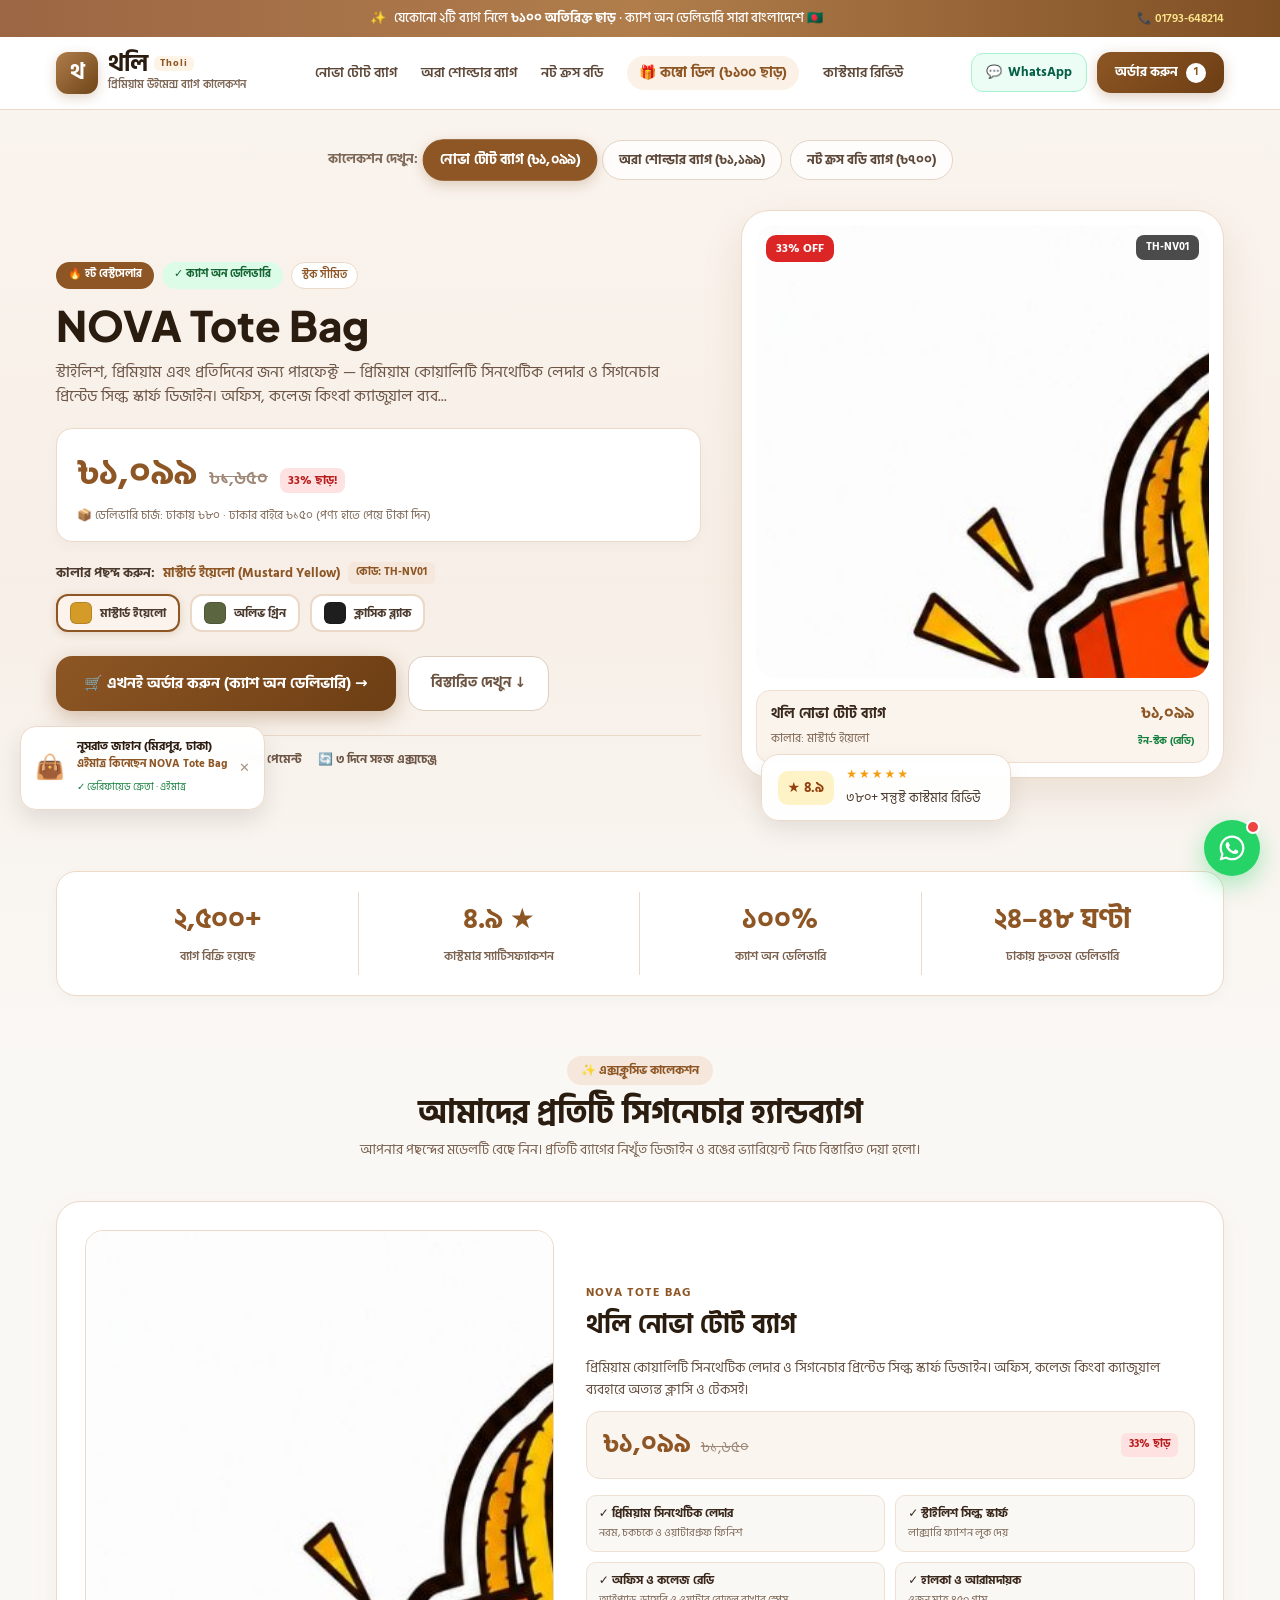
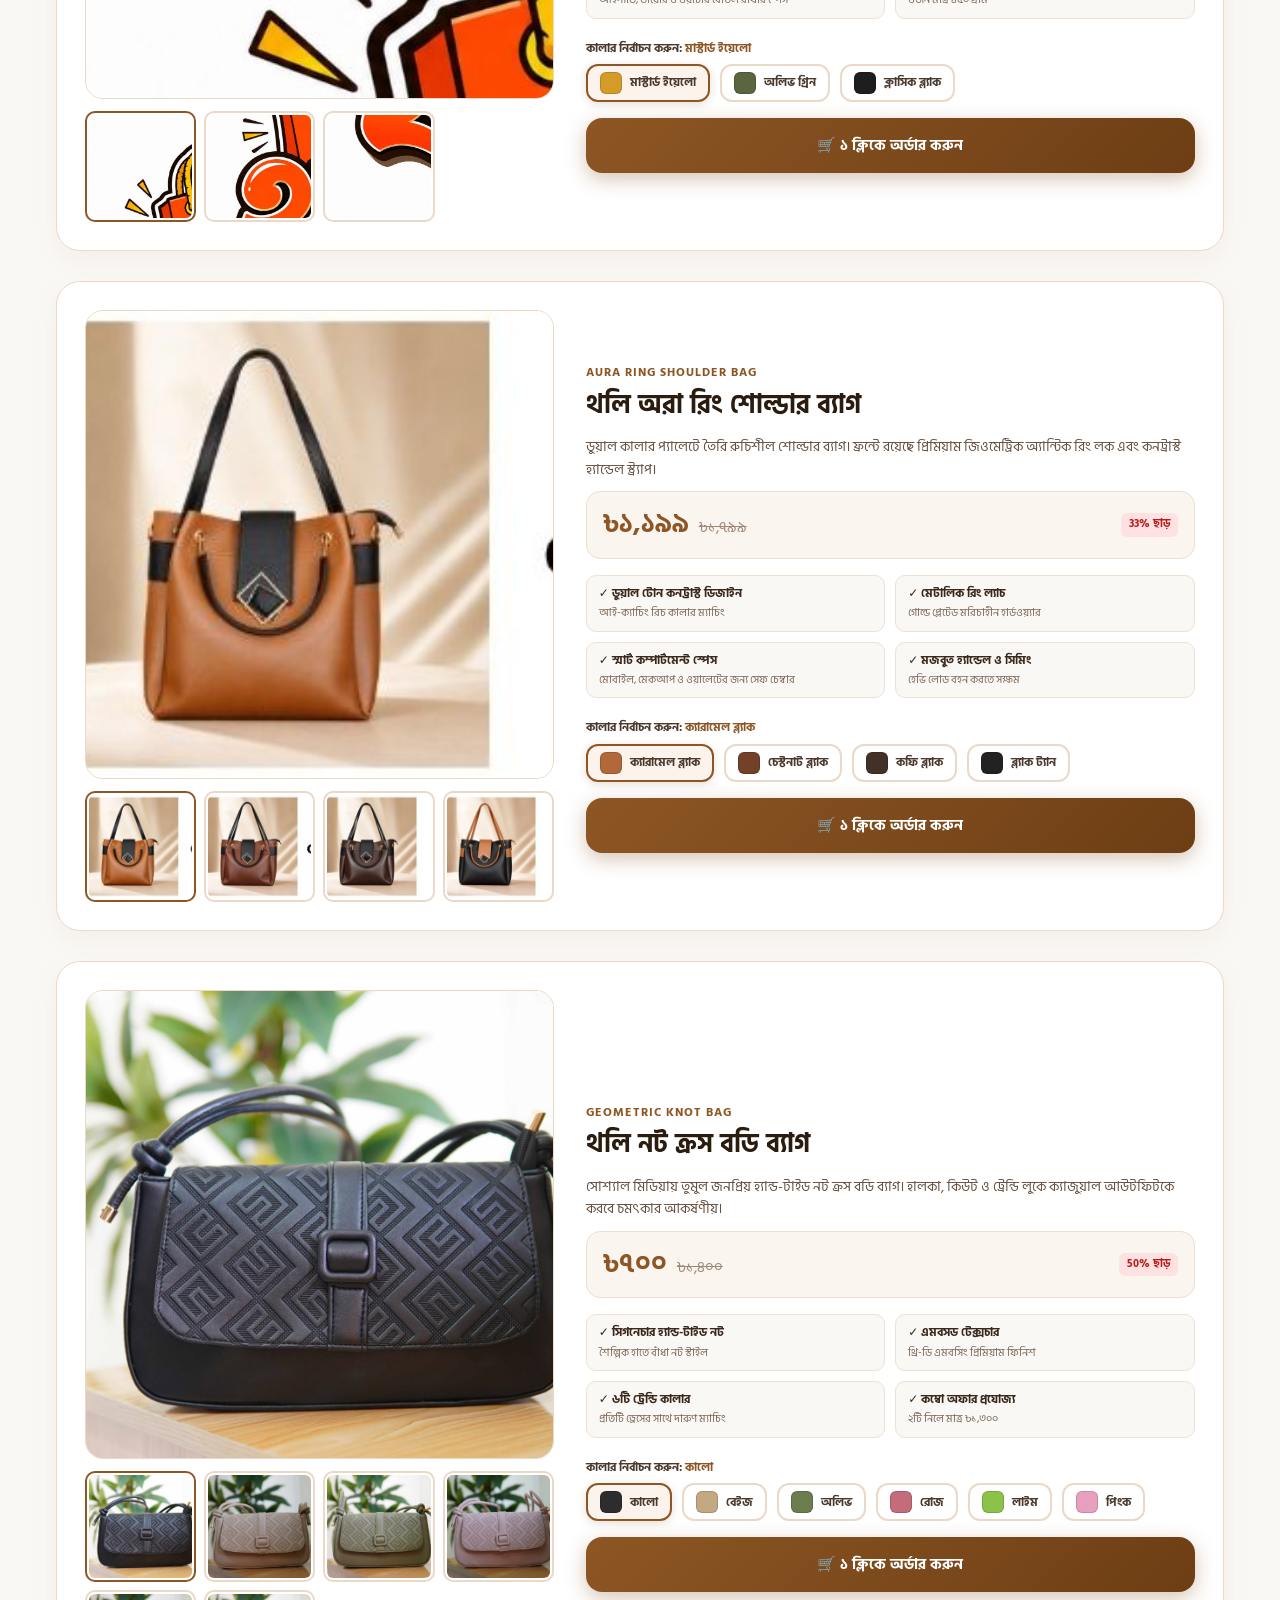
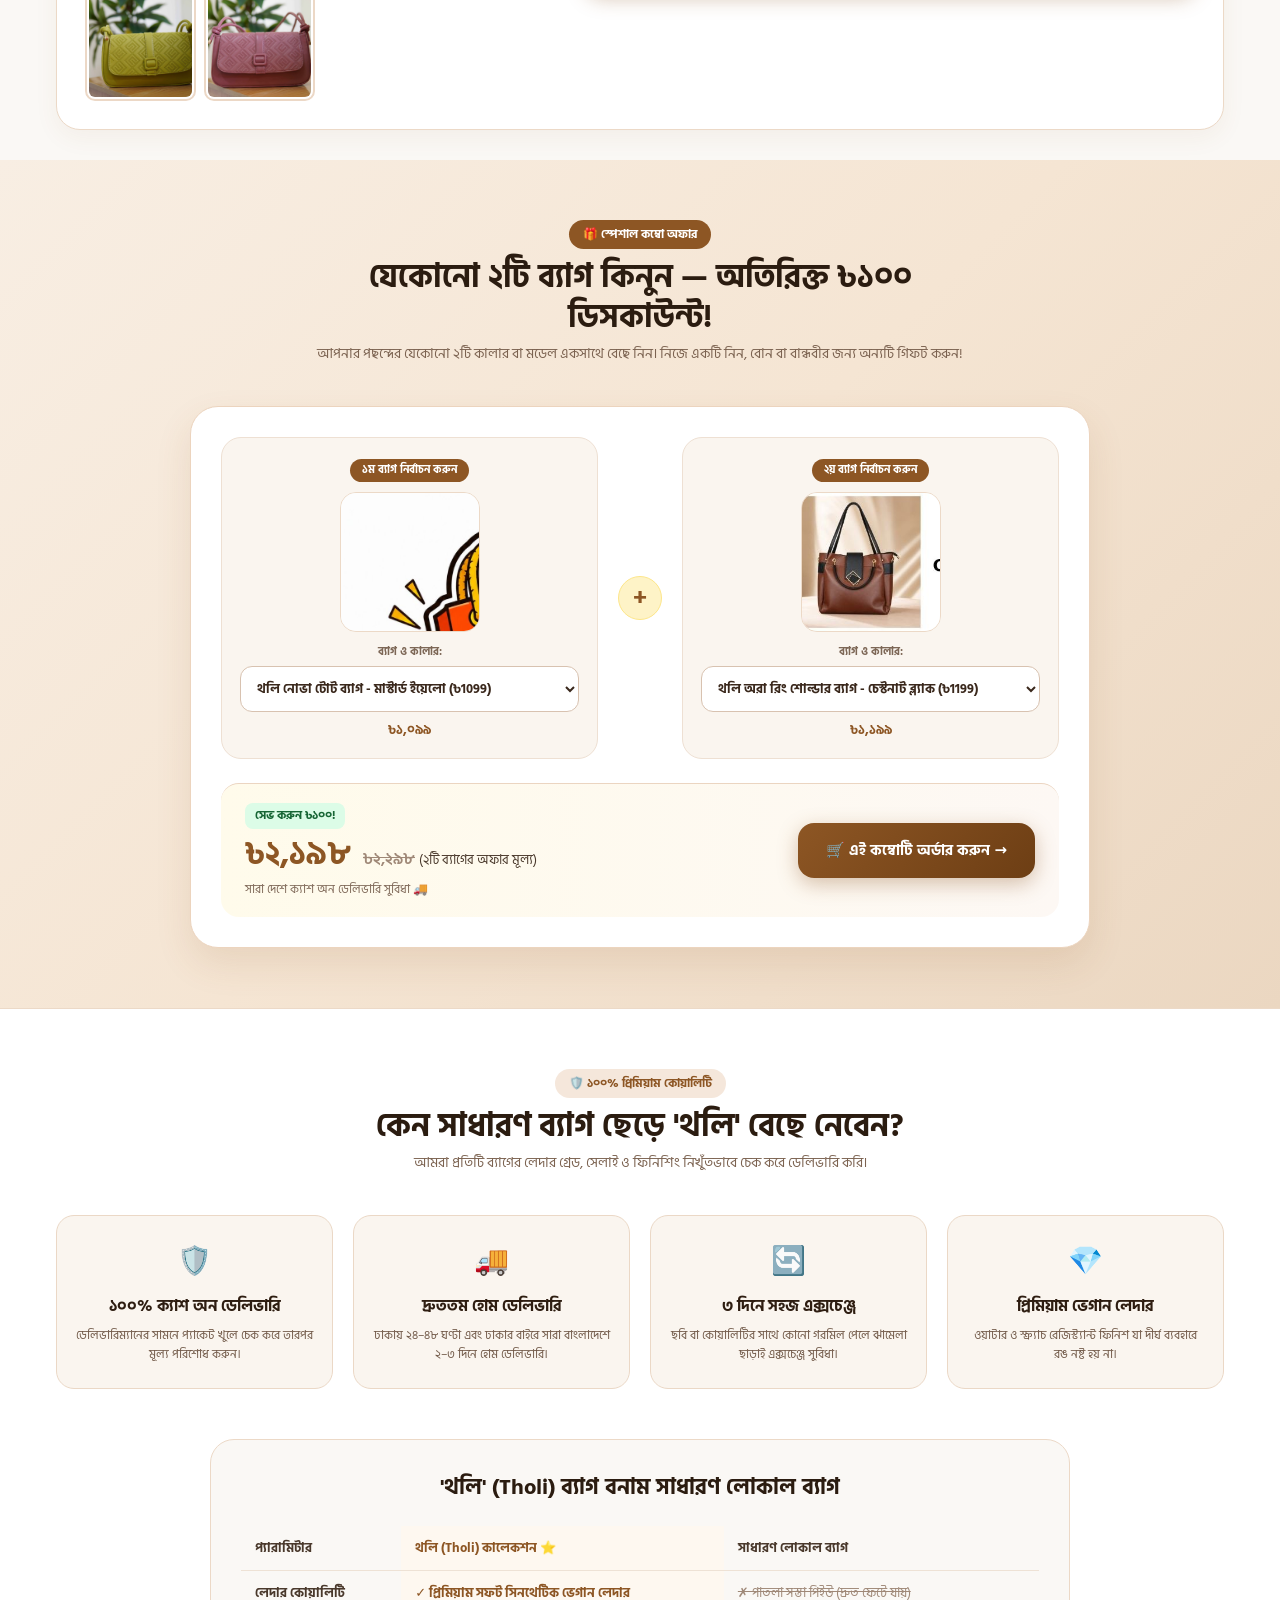
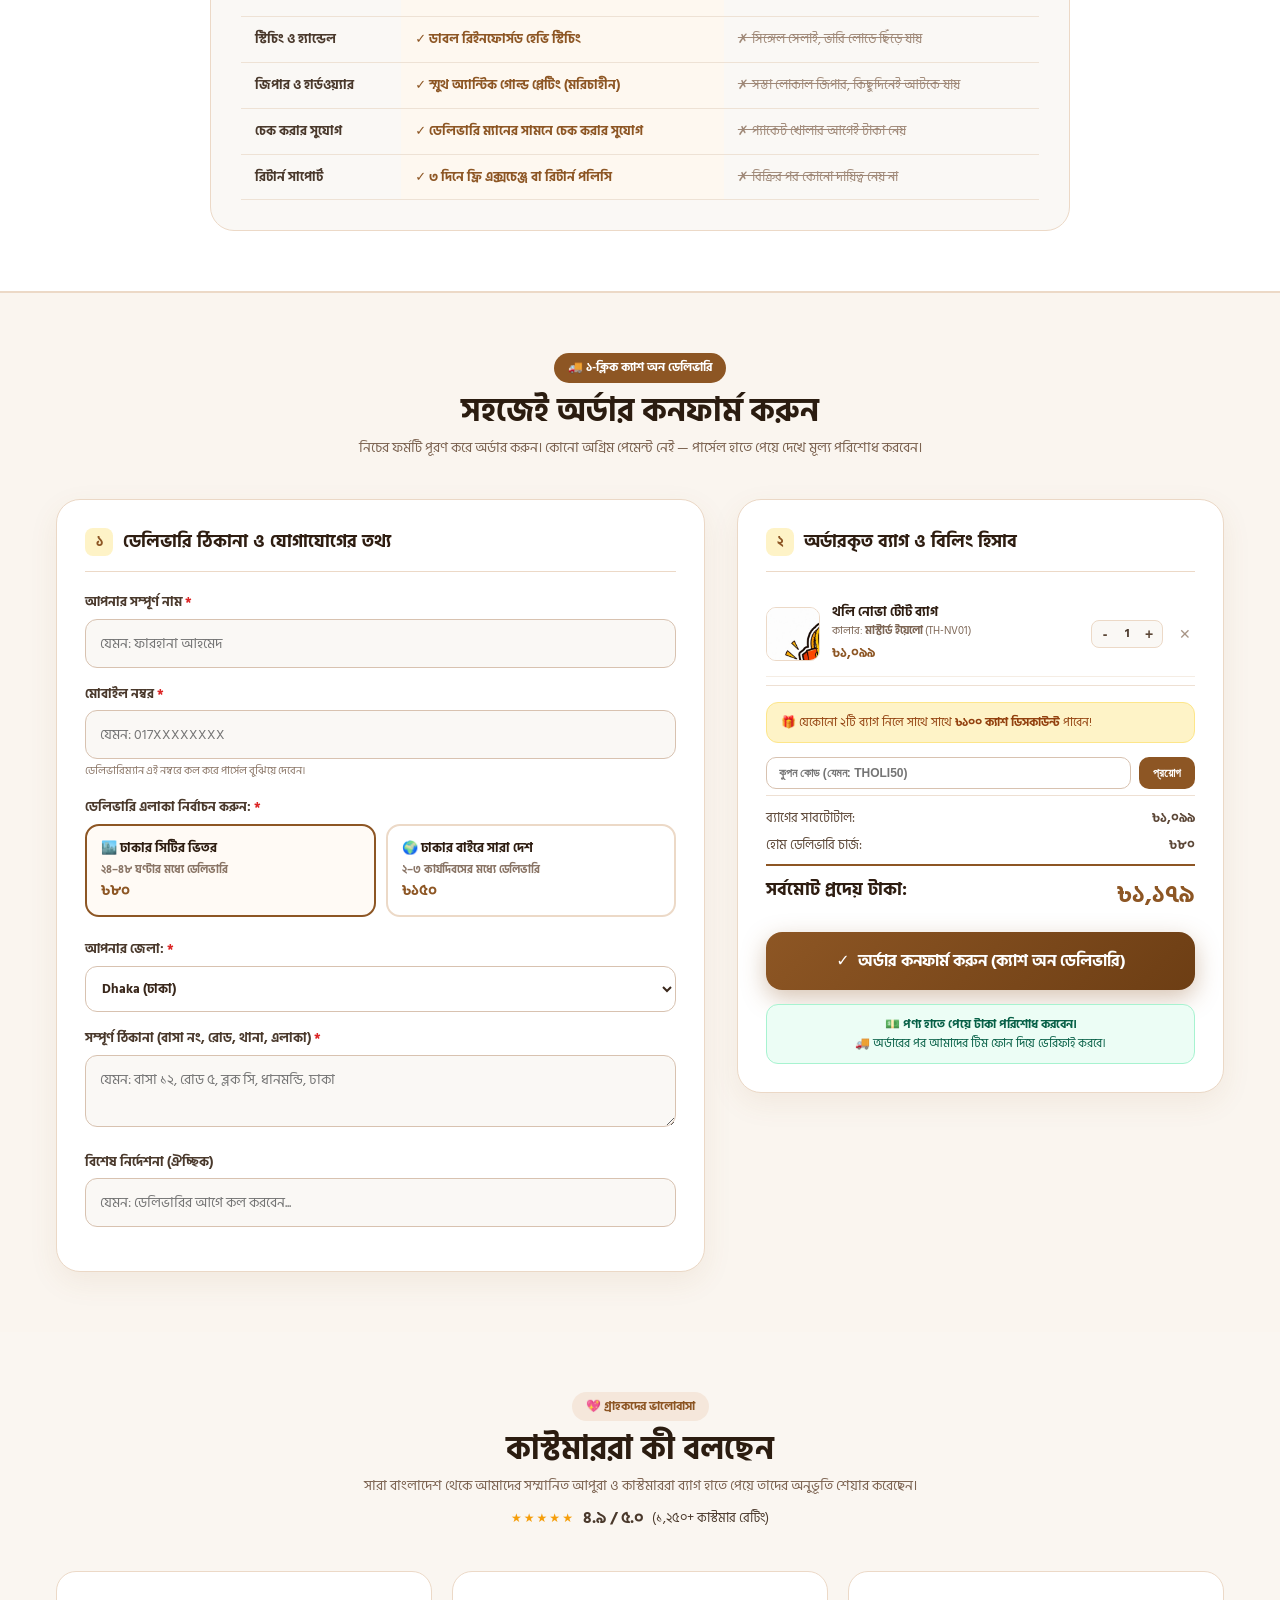
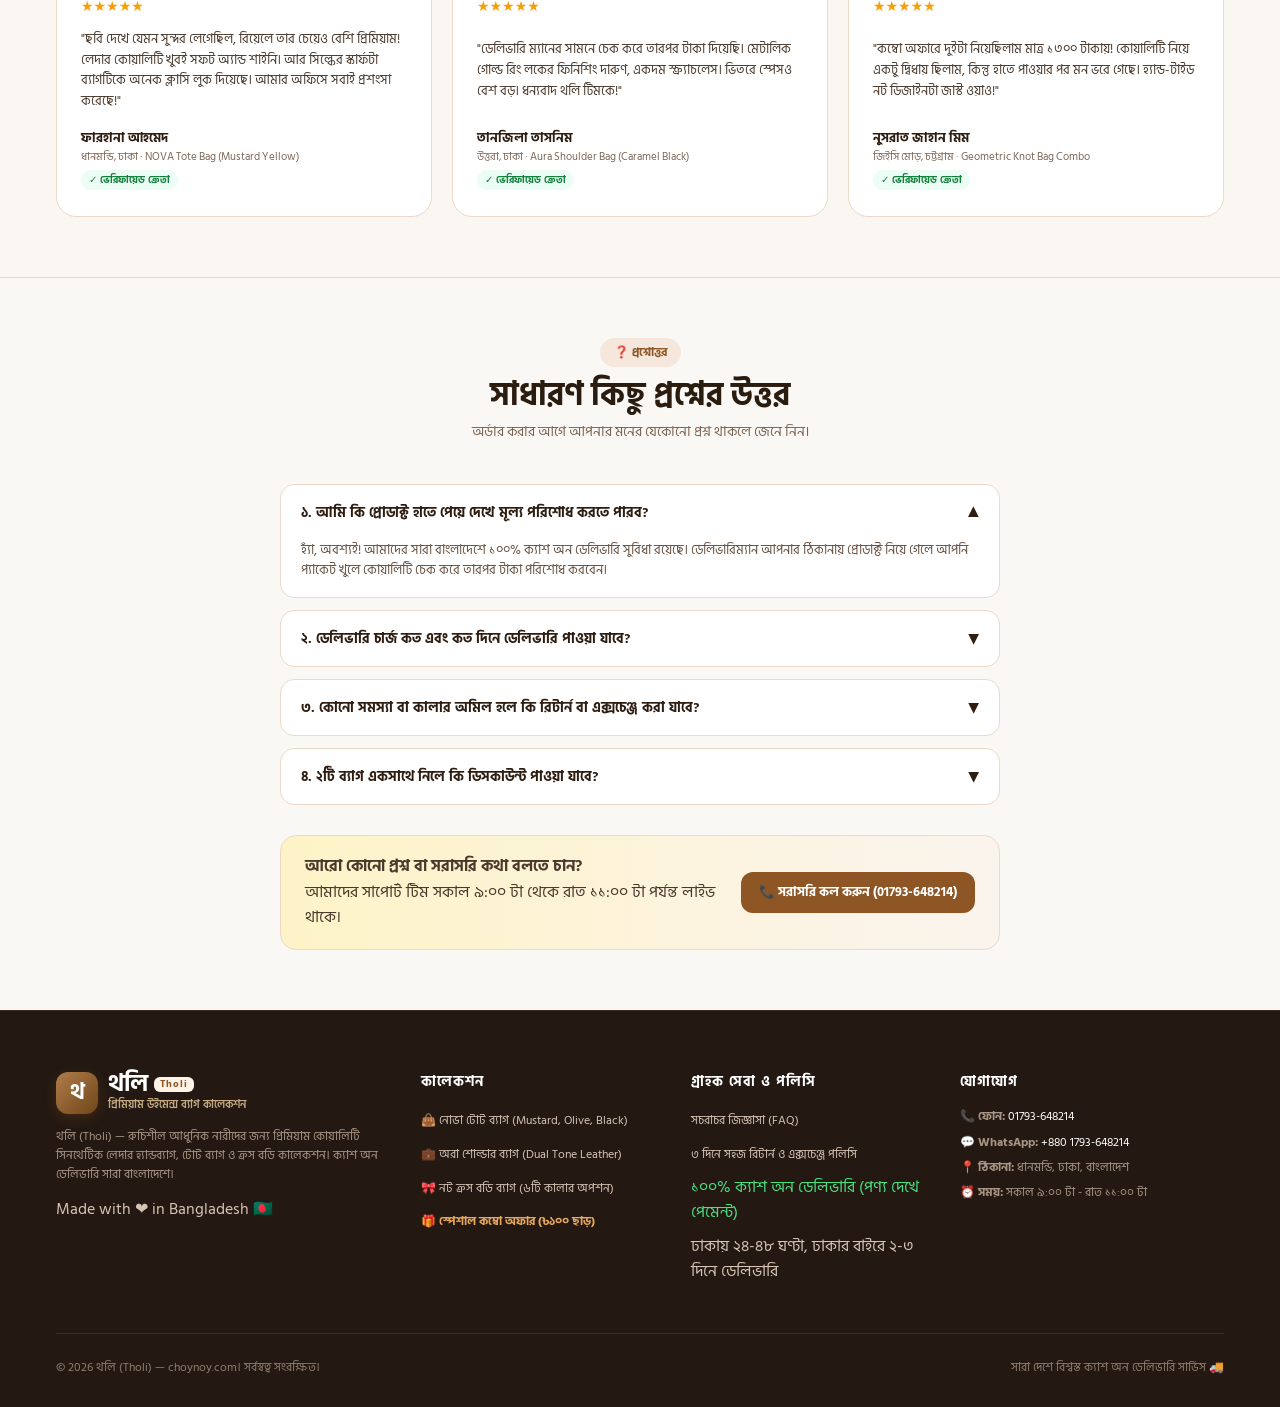
==== index.html @ f273cece "Initial commit: Tholi Premium WooCommerce Bag Theme & Landing Page" ====
<!DOCTYPE html>
<html lang="bn">
<head>
    <meta charset="UTF-8">
    <meta name="viewport" content="width=device-width, initial-scale=1.0">
    <title>থলি (Tholi) — প্রিমিয়াম উইমেন্স ব্যাগ কালেকশন | ক্যাশ অন ডেলিভারি</title>
    <link rel="icon" type="image/png" href="assets/images/logo.png">
    <link rel="stylesheet" href="assets/css/tholi-style.css">
    <script src="https://code.jquery.com/jquery-3.7.1.min.js"></script>
</head>
<body class="tholi-body">

<!-- Top Luxury Announcement Banner -->
<div class="tholi-topbar">
    <div class="tholi-container tholi-topbar-inner">
        <div class="tholi-topbar-content">
            <span class="tholi-sparkle-icon">✨</span>
            <span>যেকোনো ২টি ব্যাগ নিলে <strong>৳১০০ অতিরিক্ত ছাড়</strong> · ক্যাশ অন ডেলিভারি সারা বাংলাদেশে 🇧🇩</span>
        </div>
        <div class="tholi-topbar-contact">
            <a href="tel:8801793648214">📞 01793-648214</a>
        </div>
    </div>
</div>

<!-- Main Sticky Header -->
<header class="tholi-header" id="tholi-main-header">
    <div class="tholi-container tholi-header-inner">
        
        <!-- Logo -->
        <a href="#hero" class="tholi-brand">
            <div class="tholi-brand-icon">থ</div>
            <div class="tholi-brand-text">
                <div class="tholi-brand-title">থলি <span class="tholi-badge-tag">Tholi</span></div>
                <div class="tholi-brand-sub">প্রিমিয়াম উইমেন্স ব্যাগ কালেকশন</div>
            </div>
        </a>

        <!-- Desktop Navigation Links -->
        <nav class="tholi-nav">
            <a href="#nova-tote">নোভা টোট ব্যাগ</a>
            <a href="#aura-shoulder">অরা শোল্ডার ব্যাগ</a>
            <a href="#knot-crossbody">নট ক্রস বডি</a>
            <a href="#combo-deal" class="tholi-nav-combo">🎁 কম্বো ডিল (৳১০০ ছাড়)</a>
            <a href="#reviews">কাস্টমার রিভিউ</a>
        </nav>

        <!-- Right Action Buttons -->
        <div class="tholi-header-actions">
            <a href="https://wa.me/8801793648214" target="_blank" class="tholi-btn-wa">
                <span class="tholi-wa-icon">💬</span>
                <span class="tholi-wa-text">WhatsApp</span>
            </a>
            <a href="#checkout" class="tholi-btn-order">
                <span>অর্ডার করুন</span>
                <span class="tholi-cart-count" id="tholi-cart-badge">১</span>
            </a>
            <button class="tholi-mobile-toggle" id="tholi-mobile-menu-btn" aria-label="Menu">
                ☰
            </button>
        </div>

    </div>

    <!-- Mobile Drawer Menu -->
    <div class="tholi-mobile-drawer" id="tholi-mobile-drawer">
        <a href="#nova-tote" class="tholi-m-link">👜 নোভা টোট ব্যাগ</a>
        <a href="#aura-shoulder" class="tholi-m-link">💼 অরা শোল্ডার ব্যাগ</a>
        <a href="#knot-crossbody" class="tholi-m-link">🎀 নট ক্রস বডি</a>
        <a href="#combo-deal" class="tholi-m-link tholi-m-combo">🎁 কম্বো অফার (৳১০০ ছাড়)</a>
        <a href="#reviews" class="tholi-m-link">⭐ কাস্টমার রিভিউ</a>
        <a href="tel:8801793648214" class="tholi-m-link">📞 সরাসরি কল করুন (01793-648214)</a>
    </div>
</header>

<main id="primary" class="tholi-main-site">
    
    <!-- 1. Hero Section -->
    <section class="tholi-hero-section" id="hero">
        <div class="tholi-container">
            
            <div class="tholi-pill-nav">
                <span class="tholi-pill-label">কালেকশন দেখুন:</span>
                <button class="tholi-pill active" data-product="nova-tote">নোভা টোট ব্যাগ (৳১,০৯৯)</button>
                <button class="tholi-pill" data-product="aura-shoulder">অরা শোল্ডার ব্যাগ (৳১,১৯৯)</button>
                <button class="tholi-pill" data-product="knot-crossbody">নট ক্রস বডি ব্যাগ (৳৭০০)</button>
            </div>

            <div class="tholi-hero-grid">
                
                <div class="tholi-hero-text">
                    <div class="tholi-badge-row">
                        <span class="tholi-tag-hot">🔥 হট বেস্টসেলার</span>
                        <span class="tholi-tag-cod">✓ ক্যাশ অন ডেলিভারি</span>
                        <span class="tholi-tag-stock">স্টক সীমিত</span>
                    </div>

                    <h1 class="tholi-hero-title" id="hero-title">NOVA Tote Bag</h1>
                    <p class="tholi-hero-subtitle" id="hero-subtitle">
                        স্টাইলিশ, প্রিমিয়াম এবং প্রতিদিনের জন্য পারফেক্ট — প্রিমিয়াম সিনথেটিক লেদার ও সিগনেচার সিল্ক স্কার্ফ ডিজাইন।
                    </p>

                    <div class="tholi-hero-price-card">
                        <div class="tholi-price-line">
                            <span class="tholi-current-price" id="hero-price">৳১,০৯৯</span>
                            <span class="tholi-old-price" id="hero-old-price">৳১,৬৫০</span>
                            <span class="tholi-discount-badge" id="hero-discount">৩৩% ছাড়!</span>
                        </div>
                        <p class="tholi-shipping-note">
                            📦 ডেলিভারি চার্জ: ঢাকায় ৳৮০ · ঢাকার বাইরে ৳১৫০ (পণ্য হাতে পেয়ে টাকা দিন)
                        </p>
                    </div>

                    <div class="tholi-swatches-wrap">
                        <div class="tholi-swatch-header">
                            <span>কালার পছন্দ করুন:</span>
                            <strong id="hero-variant-label" style="color: #8d5624;">মাস্টার্ড ইয়েলো (Mustard Yellow)</strong>
                            <span class="tholi-code-pill" id="hero-code-badge">কোড: TH-NV01</span>
                        </div>
                        <div class="tholi-swatches-list" id="hero-swatches"></div>
                    </div>

                    <div class="tholi-hero-ctas">
                        <button class="tholi-btn-main" id="hero-order-now-btn">
                            🛒 এখনই অর্ডার করুন (ক্যাশ অন ডেলিভারি) →
                        </button>
                        <a href="#collection" class="tholi-btn-secondary">
                            বিস্তারিত দেখুন ↓
                        </a>
                    </div>

                    <div class="tholi-hero-trust-bar">
                        <span>🚚 সারা দেশে হোম ডেলিভারি</span>
                        <span>🛡️ চেক করে পেমেন্ট</span>
                        <span>🔄 ৩ দিনে সহজ এক্সচেঞ্জ</span>
                    </div>
                </div>

                <div class="tholi-hero-visual">
                    <div class="tholi-visual-card">
                        <span class="tholi-visual-sale-tag" id="hero-float-discount">৩৩% OFF</span>
                        <span class="tholi-visual-code-tag" id="hero-float-code">TH-NV01</span>

                        <div class="tholi-img-container">
                            <img src="assets/products/nova_mustard.jpg" alt="NOVA Tote Bag" id="hero-main-img" class="tholi-main-photo">
                        </div>

                        <div class="tholi-visual-caption">
                            <div>
                                <strong id="hero-caption-name">থলি নোভা টোট ব্যাগ</strong>
                                <span id="hero-caption-color">কালার: মাস্টার্ড ইয়েলো</span>
                            </div>
                            <div class="tholi-caption-price">
                                <span id="hero-caption-price">৳১,০৯৯</span>
                                <small class="tholi-stock-badge">ইন-স্টক (রেডি)</small>
                            </div>
                        </div>
                    </div>

                    <div class="tholi-float-rating">
                        <span class="tholi-rating-badge">★ ৪.৯</span>
                        <div>
                            <div class="tholi-stars">★★★★★</div>
                            <small>৩৮০+ সন্তুষ্ট কাস্টমার রিভিউ</small>
                        </div>
                    </div>
                </div>

            </div>

            <div class="tholi-stats-banner">
                <div class="tholi-stat-item">
                    <span class="tholi-stat-num">২,৫০০+</span>
                    <span class="tholi-stat-lbl">ব্যাগ বিক্রি হয়েছে</span>
                </div>
                <div class="tholi-stat-item">
                    <span class="tholi-stat-num">৪.৯ ★</span>
                    <span class="tholi-stat-lbl">কাস্টমার স্যাটিসফ্যাকশন</span>
                </div>
                <div class="tholi-stat-item">
                    <span class="tholi-stat-num">১০০%</span>
                    <span class="tholi-stat-lbl">ক্যাশ অন ডেলিভারি</span>
                </div>
                <div class="tholi-stat-item">
                    <span class="tholi-stat-num">২৪–৪৮ ঘণ্টা</span>
                    <span class="tholi-stat-lbl">ঢাকায় দ্রুততম ডেলিভারি</span>
                </div>
            </div>

        </div>
    </section>

    <!-- 2. Showcase Section -->
    <section class="tholi-showcase-section" id="collection">
        <div class="tholi-container">
            <div class="tholi-section-header">
                <span class="tholi-sub-pill">✨ এক্সক্লুসিভ কালেকশন</span>
                <h2 class="tholi-section-title">আমাদের প্রতিটি সিগনেচার হ্যান্ডব্যাগ</h2>
                <p class="tholi-section-desc">
                    আপনার পছন্দের মডেলটি বেছে নিন। প্রতিটি ব্যাগের নিখুঁত ডিজাইন ও রঙের ভ্যারিয়েন্ট নিচে বিস্তারিত দেয়া হলো।
                </p>
            </div>
            <div class="tholi-products-container" id="tholi-products-list"></div>
        </div>
    </section>

    <!-- 3. Combo Builder Section -->
    <section class="tholi-combo-section" id="combo-deal">
        <div class="tholi-container">
            <div class="tholi-section-header">
                <span class="tholi-sub-pill" style="background: #8d5624; color: #fff;">🎁 স্পেশাল কম্বো অফার</span>
                <h2 class="tholi-section-title">যেকোনো ২টি ব্যাগ কিনুন — অতিরিক্ত ৳১০০ ডিসকাউন্ট!</h2>
                <p class="tholi-section-desc">
                    আপনার পছন্দের যেকোনো ২টি কালার বা মডেল একসাথে বেছে নিন। নিজে একটি নিন, বোন বা বান্ধবীর জন্য অন্যটি গিফট করুন!
                </p>
            </div>

            <div class="tholi-combo-card">
                <div class="tholi-combo-grid">
                    <div class="tholi-combo-col">
                        <span class="tholi-combo-badge">১ম ব্যাগ নির্বাচন করুন</span>
                        <div class="tholi-combo-preview">
                            <img id="combo-img-1" src="assets/products/nova_mustard.jpg" alt="১ম ব্যাগ">
                        </div>
                        <div class="tholi-combo-select-wrap">
                            <label>ব্যাগ ও কালার:</label>
                            <select id="combo-select-1" class="tholi-select"></select>
                        </div>
                        <div class="tholi-combo-item-price" id="combo-price-1">৳১,০৯৯</div>
                    </div>

                    <div class="tholi-combo-plus"><span>+</span></div>

                    <div class="tholi-combo-col">
                        <span class="tholi-combo-badge">২য় ব্যাগ নির্বাচন করুন</span>
                        <div class="tholi-combo-preview">
                            <img id="combo-img-2" src="assets/products/aura_caramel_black.jpg" alt="২য় ব্যাগ">
                        </div>
                        <div class="tholi-combo-select-wrap">
                            <label>ব্যাগ ও কালার:</label>
                            <select id="combo-select-2" class="tholi-select"></select>
                        </div>
                        <div class="tholi-combo-item-price" id="combo-price-2">৳১,১৯৯</div>
                    </div>
                </div>

                <div class="tholi-combo-action-bar">
                    <div class="tholi-combo-math">
                        <div class="tholi-combo-save-pill">সেভ করুন ৳১০০!</div>
                        <div class="tholi-combo-numbers">
                            <span class="tholi-combo-final-price" id="combo-final-price">৳২,১৯৮</span>
                            <span class="tholi-combo-regular-price" id="combo-reg-price">৳২,২৯৮</span>
                            <small>(২টি ব্যাগের অফার মূল্য)</small>
                        </div>
                        <p class="tholi-combo-shipping-text">সারা দেশে ক্যাশ অন ডেলিভারি সুবিধা 🚚</p>
                    </div>

                    <button class="tholi-btn-main tholi-btn-combo" id="combo-order-btn">
                        🛒 এই কম্বোটি অর্ডার করুন →
                    </button>
                </div>
            </div>
        </div>
    </section>

    <!-- 4. Features & Comparison -->
    <section class="tholi-features-section">
        <div class="tholi-container">
            <div class="tholi-section-header">
                <span class="tholi-sub-pill">🛡️ ১০০% প্রিমিয়াম কোয়ালিটি</span>
                <h2 class="tholi-section-title">কেন সাধারণ ব্যাগ ছেড়ে 'থলি' বেছে নেবেন?</h2>
                <p class="tholi-section-desc">
                    আমরা প্রতিটি ব্যাগের লেদার গ্রেড, সেলাই ও ফিনিশিং নিখুঁতভাবে চেক করে ডেলিভারি করি।
                </p>
            </div>

            <div class="tholi-guarantee-grid">
                <div class="tholi-guarantee-card">
                    <div class="tholi-g-icon">🛡️</div>
                    <h3>১০০% ক্যাশ অন ডেলিভারি</h3>
                    <p>ডেলিভারিম্যানের সামনে প্যাকেট খুলে চেক করে তারপর মূল্য পরিশোধ করুন।</p>
                </div>
                <div class="tholi-guarantee-card">
                    <div class="tholi-g-icon">🚚</div>
                    <h3>দ্রুততম হোম ডেলিভারি</h3>
                    <p>ঢাকায় ২৪–৪৮ ঘণ্টা এবং ঢাকার বাইরে সারা বাংলাদেশে ২–৩ দিনে হোম ডেলিভারি।</p>
                </div>
                <div class="tholi-guarantee-card">
                    <div class="tholi-g-icon">🔄</div>
                    <h3>৩ দিনে সহজ এক্সচেঞ্জ</h3>
                    <p>ছবি বা কোয়ালিটির সাথে কোনো গরমিল পেলে ঝামেলা ছাড়াই এক্সচেঞ্জ সুবিধা।</p>
                </div>
                <div class="tholi-guarantee-card">
                    <div class="tholi-g-icon">💎</div>
                    <h3>প্রিমিয়াম ভেগান লেদার</h3>
                    <p>ওয়াটার ও স্ক্র্যাচ রেজিস্ট্যান্ট ফিনিশ যা দীর্ঘ ব্যবহারে রঙ নষ্ট হয় না।</p>
                </div>
            </div>

            <div class="tholi-comparison-box">
                <h3 class="tholi-comparison-title">'থলি' (Tholi) ব্যাগ বনাম সাধারণ লোকাল ব্যাগ</h3>
                <div class="tholi-table-responsive">
                    <table class="tholi-table">
                        <thead>
                            <tr>
                                <th>প্যারামিটার</th>
                                <th class="tholi-col-highlight">থলি (Tholi) কালেকশন ⭐</th>
                                <th>সাধারণ লোকাল ব্যাগ</th>
                            </tr>
                        </thead>
                        <tbody>
                            <tr>
                                <td><strong>লেদার কোয়ালিটি</strong></td>
                                <td class="tholi-col-highlight">✓ প্রিমিয়াম সফট সিনথেটিক ভেগান লেদার</td>
                                <td class="tholi-col-bad">✗ পাতলা সস্তা পিইউ (দ্রুত ফেটে যায়)</td>
                            </tr>
                            <tr>
                                <td><strong>স্টিচিং ও হ্যান্ডেল</strong></td>
                                <td class="tholi-col-highlight">✓ ডাবল রিইনফোর্সড হেভি স্টিচিং</td>
                                <td class="tholi-col-bad">✗ সিঙ্গেল সেলাই, ভারি লোডে ছিঁড়ে যায়</td>
                            </tr>
                            <tr>
                                <td><strong>জিপার ও হার্ডওয়্যার</strong></td>
                                <td class="tholi-col-highlight">✓ স্মুথ অ্যান্টিক গোল্ড প্লেটিং (মরিচাহীন)</td>
                                <td class="tholi-col-bad">✗ সস্তা লোকাল জিপার, কিছুদিনেই আটকে যায়</td>
                            </tr>
                            <tr>
                                <td><strong>চেক করার সুযোগ</strong></td>
                                <td class="tholi-col-highlight">✓ ডেলিভারি ম্যানের সামনে চেক করার সুযোগ</td>
                                <td class="tholi-col-bad">✗ প্যাকেট খোলার আগেই টাকা নেয়</td>
                            </tr>
                            <tr>
                                <td><strong>রিটার্ন সাপোর্ট</strong></td>
                                <td class="tholi-col-highlight">✓ ৩ দিনে ফ্রি এক্সচেঞ্জ বা রিটার্ন পলিসি</td>
                                <td class="tholi-col-bad">✗ বিক্রির পর কোনো দায়িত্ব নেয় না</td>
                            </tr>
                        </tbody>
                    </table>
                </div>
            </div>
        </div>
    </section>

    <!-- 5. 1-Step Cash on Delivery Checkout Form -->
    <section class="tholi-checkout-section" id="checkout">
        <div class="tholi-container">
            <div class="tholi-section-header">
                <span class="tholi-sub-pill" style="background: #8d5624; color: #fff;">🚚 ১-ক্লিক ক্যাশ অন ডেলিভারি</span>
                <h2 class="tholi-section-title">সহজেই অর্ডার কনফার্ম করুন</h2>
                <p class="tholi-section-desc">
                    নিচের ফর্মটি পূরণ করে অর্ডার করুন। কোনো অগ্রিম পেমেন্ট নেই — পার্সেল হাতে পেয়ে দেখে মূল্য পরিশোধ করবেন।
                </p>
            </div>

            <div class="tholi-checkout-wrapper">
                
                <div class="tholi-checkout-card tholi-form-card">
                    <div class="tholi-card-title">
                        <span class="tholi-step-num">১</span>
                        <h3>ডেলিভারি ঠিকানা ও যোগাযোগের তথ্য</h3>
                    </div>

                    <form id="tholi-order-form">
                        <div class="tholi-field-group">
                            <label for="cust-name">আপনার সম্পূর্ণ নাম <span class="tholi-req">*</span></label>
                            <input type="text" id="cust-name" name="customer_name" placeholder="যেমন: ফারহানা আহমেদ" required class="tholi-input">
                        </div>

                        <div class="tholi-field-group">
                            <label for="cust-phone">মোবাইল নম্বর <span class="tholi-req">*</span></label>
                            <input type="tel" id="cust-phone" name="customer_phone" placeholder="যেমন: 017XXXXXXXX" required class="tholi-input">
                            <small class="tholi-field-hint">ডেলিভারিম্যান এই নম্বরে কল করে পার্সেল বুঝিয়ে দেবেন।</small>
                        </div>

                        <div class="tholi-field-group">
                            <label>ডেলিভারি এলাকা নির্বাচন করুন: <span class="tholi-req">*</span></label>
                            <div class="tholi-zone-grid">
                                <label class="tholi-zone-opt active" id="opt-zone-dhaka">
                                    <input type="radio" name="shipping_zone" value="0" checked>
                                    <div class="tholi-zone-info">
                                        <strong>🏙️ ঢাকার সিটির ভিতর</strong>
                                        <small>২৪–৪৮ ঘণ্টার মধ্যে ডেলিভারি</small>
                                    </div>
                                    <span class="tholi-zone-price">৳৮০</span>
                                </label>

                                <label class="tholi-zone-opt" id="opt-zone-outside">
                                    <input type="radio" name="shipping_zone" value="1">
                                    <div class="tholi-zone-info">
                                        <strong>🌍 ঢাকার বাইরে সারা দেশ</strong>
                                        <small>২–৩ কার্যদিবসের মধ্যে ডেলিভারি</small>
                                    </div>
                                    <span class="tholi-zone-price">৳১৫০</span>
                                </label>
                            </div>
                        </div>

                        <div class="tholi-field-group">
                            <label for="cust-district">আপনার জেলা: <span class="tholi-req">*</span></label>
                            <select id="cust-district" name="customer_district" class="tholi-select"></select>
                        </div>

                        <div class="tholi-field-group">
                            <label for="cust-address">সম্পূর্ণ ঠিকানা (বাসা নং, রোড, থানা, এলাকা) <span class="tholi-req">*</span></label>
                            <textarea id="cust-address" name="customer_address" rows="2" placeholder="যেমন: বাসা ১২, রোড ৫, ব্লক সি, ধানমন্ডি, ঢাকা" required class="tholi-textarea"></textarea>
                        </div>

                        <div class="tholi-field-group">
                            <label for="cust-notes">বিশেষ নির্দেশনা (ঐচ্ছিক)</label>
                            <input type="text" id="cust-notes" name="customer_notes" placeholder="যেমন: ডেলিভারির আগে কল করবেন..." class="tholi-input">
                        </div>
                    </form>
                </div>

                <div class="tholi-checkout-card tholi-cart-card">
                    <div class="tholi-card-title">
                        <span class="tholi-step-num">২</span>
                        <h3>অর্ডারকৃত ব্যাগ ও বিলিং হিসাব</h3>
                    </div>

                    <div class="tholi-cart-items-list" id="tholi-cart-items"></div>

                    <div class="tholi-combo-hint-banner" id="tholi-combo-hint" style="display: none;">
                        🎁 যেকোনো ২টি ব্যাগ নিলে সাথে সাথে <strong>৳১০০ ক্যাশ ডিসকাউন্ট</strong> পাবেন!
                    </div>

                    <div class="tholi-coupon-row">
                        <input type="text" id="coupon-code-input" placeholder="কুপন কোড (যেমন: THOLI50)" class="tholi-input-coupon">
                        <button type="button" id="coupon-apply-btn" class="tholi-btn-coupon">প্রয়োগ</button>
                    </div>
                    <div id="coupon-msg" class="tholi-coupon-feedback"></div>

                    <div class="tholi-price-breakdown">
                        <div class="tholi-b-row">
                            <span>ব্যাগের সাবটোটাল:</span>
                            <strong id="summary-subtotal">৳১,০৯৯</strong>
                        </div>
                        <div class="tholi-b-row tholi-discount-row" id="row-combo-discount" style="display: none;">
                            <span>🎁 কম্বো ডিসকাউন্ট (২+ ব্যাগ):</span>
                            <strong id="summary-combo">-৳১০০</strong>
                        </div>
                        <div class="tholi-b-row tholi-discount-row" id="row-coupon-discount" style="display: none;">
                            <span>🏷️ কুপন ডিসকাউন্ট:</span>
                            <strong id="summary-coupon">-৳০</strong>
                        </div>
                        <div class="tholi-b-row">
                            <span>হোম ডেলিভারি চার্জ:</span>
                            <strong id="summary-shipping">৳৮০</strong>
                        </div>
                        <div class="tholi-b-row tholi-total-row">
                            <span>সর্বমোট প্রদেয় টাকা:</span>
                            <strong id="summary-grand-total">৳১,১৭৯</strong>
                        </div>
                    </div>

                    <button type="button" class="tholi-btn-place-order" id="btn-submit-order">
                        <span class="tholi-btn-icon">✓</span>
                        <span id="btn-submit-text">অর্ডার কনফার্ম করুন (ক্যাশ অন ডেলিভারি)</span>
                    </button>

                    <div class="tholi-cod-notice">
                        <p>💵 <strong>পণ্য হাতে পেয়ে টাকা পরিশোধ করবেন।</strong></p>
                        <p>🚚 অর্ডারের পর আমাদের টিম ফোন দিয়ে ভেরিফাই করবে।</p>
                    </div>
                </div>

            </div>
        </div>
    </section>

    <!-- 6. Reviews Section -->
    <section class="tholi-reviews-section" id="reviews">
        <div class="tholi-container">
            <div class="tholi-section-header">
                <span class="tholi-sub-pill">💖 গ্রাহকদের ভালোবাসা</span>
                <h2 class="tholi-section-title">কাস্টমাররা কী বলছেন</h2>
                <p class="tholi-section-desc">
                    সারা বাংলাদেশ থেকে আমাদের সম্মানিত আপুরা ও কাস্টমাররা ব্যাগ হাতে পেয়ে তাদের অনুভূতি শেয়ার করেছেন।
                </p>
                <div class="tholi-review-rating-summary">
                    <span class="tholi-stars">★★★★★</span>
                    <strong>৪.৯ / ৫.০</strong>
                    <small>(১,২৫০+ কাস্টমার রেটিং)</small>
                </div>
            </div>

            <div class="tholi-reviews-grid">
                <div class="tholi-review-card">
                    <div class="tholi-rev-stars">★★★★★</div>
                    <p class="tholi-rev-text">
                        "ছবি দেখে যেমন সুন্দর লেগেছিল, রিয়েলে তার চেয়েও বেশি প্রিমিয়াম! লেদার কোয়ালিটি খুবই সফট অ্যান্ড শাইনি। আর সিল্কের স্কার্ফটা ব্যাগটিকে অনেক ক্লাসি লুক দিয়েছে। আমার অফিসে সবাই প্রশংসা করেছে!"
                    </p>
                    <div class="tholi-rev-author">
                        <strong>ফারহানা আহমেদ</strong>
                        <small>ধানমন্ডি, ঢাকা · NOVA Tote Bag (Mustard Yellow)</small>
                        <span class="tholi-verified-tag">✓ ভেরিফায়েড ক্রেতা</span>
                    </div>
                </div>

                <div class="tholi-review-card">
                    <div class="tholi-rev-stars">★★★★★</div>
                    <p class="tholi-rev-text">
                        "ডেলিভারি ম্যানের সামনে চেক করে তারপর টাকা দিয়েছি। মেটালিক গোল্ড রিং লকের ফিনিশিং দারুণ, একদম স্ক্র্যাচলেস। ভিতরে স্পেসও বেশ বড়। ধন্যবাদ থলি টিমকে!"
                    </p>
                    <div class="tholi-rev-author">
                        <strong>তানজিলা তাসনিম</strong>
                        <small>উত্তরা, ঢাকা · Aura Shoulder Bag (Caramel Black)</small>
                        <span class="tholi-verified-tag">✓ ভেরিফায়েড ক্রেতা</span>
                    </div>
                </div>

                <div class="tholi-review-card">
                    <div class="tholi-rev-stars">★★★★★</div>
                    <p class="tholi-rev-text">
                        "কম্বো অফারে দুইটা নিয়েছিলাম মাত্র ১৩০০ টাকায়! কোয়ালিটি নিয়ে একটু দ্বিধায় ছিলাম, কিন্তু হাতে পাওয়ার পর মন ভরে গেছে। হ্যান্ড-টাইড নট ডিজাইনটা জাস্ট ওয়াও!"
                    </p>
                    <div class="tholi-rev-author">
                        <strong>নুসরাত জাহান মিম</strong>
                        <small>জিইসি মোড়, চট্টগ্রাম · Geometric Knot Bag Combo</small>
                        <span class="tholi-verified-tag">✓ ভেরিফায়েড ক্রেতা</span>
                    </div>
                </div>
            </div>
        </div>
    </section>

    <!-- 7. FAQ Section -->
    <section class="tholi-faq-section" id="faq">
        <div class="tholi-container">
            <div class="tholi-section-header">
                <span class="tholi-sub-pill">❓ প্রশ্নোত্তর</span>
                <h2 class="tholi-section-title">সাধারণ কিছু প্রশ্নের উত্তর</h2>
                <p class="tholi-section-desc">
                    অর্ডার করার আগে আপনার মনের যেকোনো প্রশ্ন থাকলে জেনে নিন।
                </p>
            </div>

            <div class="tholi-faq-accordion">
                <div class="tholi-faq-item open">
                    <button type="button" class="tholi-faq-q">
                        <span>১. আমি কি প্রোডাক্ট হাতে পেয়ে দেখে মূল্য পরিশোধ করতে পারব?</span>
                        <span class="tholi-faq-arrow">▼</span>
                    </button>
                    <div class="tholi-faq-a">
                        হ্যাঁ, অবশ্যই! আমাদের সারা বাংলাদেশে ১০০% ক্যাশ অন ডেলিভারি সুবিধা রয়েছে। ডেলিভারিম্যান আপনার ঠিকানায় প্রোডাক্ট নিয়ে গেলে আপনি প্যাকেট খুলে কোয়ালিটি চেক করে তারপর টাকা পরিশোধ করবেন।
                    </div>
                </div>

                <div class="tholi-faq-item">
                    <button type="button" class="tholi-faq-q">
                        <span>২. ডেলিভারি চার্জ কত এবং কত দিনে ডেলিভারি পাওয়া যাবে?</span>
                        <span class="tholi-faq-arrow">▼</span>
                    </button>
                    <div class="tholi-faq-a">
                        ঢাকার সিটির ভিতরে ডেলিভারি চার্জ মাত্র ৮০ টাকা এবং ২৪ থেকে ৪৮ ঘণ্টার মধ্যে ডেলিভারি সম্পন্ন হয়। ঢাকার বাইরে সারা বাংলাদেশে ডেলিভারি চার্জ ১৫০ টাকা এবং ২ থেকে ৩ কার্যদিবসের মধ্যে আপনার ঠিকানায় পৌঁছে দেওয়া হয়।
                    </div>
                </div>

                <div class="tholi-faq-item">
                    <button type="button" class="tholi-faq-q">
                        <span>৩. কোনো সমস্যা বা কালার অমিল হলে কি রিটার্ন বা এক্সচেঞ্জ করা যাবে?</span>
                        <span class="tholi-faq-arrow">▼</span>
                    </button>
                    <div class="tholi-faq-a">
                        নিশ্চয়ই! ডেলিভারি গ্রহণের পর কোনো ডিফেক্ট বা রঙের অমিল থাকলে ৩ কার্যদিবসের মধ্যে আমাদের সাথে যোগাযোগ করলে কোনো ঝামেলা ছাড়াই ফ্রি এক্সচেঞ্জ অথবা রিটার্ন করতে পারবেন।
                    </div>
                </div>

                <div class="tholi-faq-item">
                    <button type="button" class="tholi-faq-q">
                        <span>৪. ২টি ব্যাগ একসাথে নিলে কি ডিসকাউন্ট পাওয়া যাবে?</span>
                        <span class="tholi-faq-arrow">▼</span>
                    </button>
                    <div class="tholi-faq-a">
                        হ্যাঁ! আপনি যেকোনো ২টি ব্যাগ একসাথে অর্ডার করলে সাথে সাথেই অতিরিক্ত ১০০ টাকা ক্যাশ ডিসকাউন্ট পাবেন। আমাদের স্পেশাল কম্বো অফারে এটি স্বয়ংক্রিয়ভাবে কার্ট বা অর্ডারে যুক্ত হয়ে যায়।
                    </div>
                </div>
            </div>

            <div class="tholi-faq-cta-banner">
                <div>
                    <h4>আরো কোনো প্রশ্ন বা সরাসরি কথা বলতে চান?</h4>
                    <p>আমাদের সাপোর্ট টিম সকাল ৯:০০ টা থেকে রাত ১১:০০ টা পর্যন্ত লাইভ থাকে।</p>
                </div>
                <a href="tel:8801793648214" class="tholi-btn-call">
                    📞 সরাসরি কল করুন (01793-648214)
                </a>
            </div>
        </div>
    </section>

</main>

<!-- Footer -->
<footer class="tholi-footer">
    <div class="tholi-container">
        <div class="tholi-footer-grid">
            <div class="tholi-footer-col">
                <div class="tholi-brand" style="margin-bottom: 12px;">
                    <div class="tholi-brand-icon">থ</div>
                    <div class="tholi-brand-text">
                        <div class="tholi-brand-title" style="color: #fff;">থলি <span class="tholi-badge-tag">Tholi</span></div>
                        <div class="tholi-brand-sub" style="color: #c4a882;">প্রিমিয়াম উইমেন্স ব্যাগ কালেকশন</div>
                    </div>
                </div>
                <p class="tholi-footer-desc">
                    থলি (Tholi) — রুচিশীল আধুনিক নারীদের জন্য প্রিমিয়াম কোয়ালিটি সিনথেটিক লেদার হ্যান্ডব্যাগ, টোট ব্যাগ ও ক্রস বডি কালেকশন। ক্যাশ অন ডেলিভারি সারা বাংলাদেশে।
                </p>
                <div class="tholi-footer-love">Made with ❤️ in Bangladesh 🇧🇩</div>
            </div>

            <div class="tholi-footer-col">
                <h4 class="tholi-footer-heading">কালেকশন</h4>
                <ul class="tholi-footer-links">
                    <li><a href="#nova-tote">👜 নোভা টোট ব্যাগ (Mustard, Olive, Black)</a></li>
                    <li><a href="#aura-shoulder">💼 অরা শোল্ডার ব্যাগ (Dual Tone Leather)</a></li>
                    <li><a href="#knot-crossbody">🎀 নট ক্রস বডি ব্যাগ (৬টি কালার অপশন)</a></li>
                    <li><a href="#combo-deal" style="color: #e6a860; font-weight: 700;">🎁 স্পেশাল কম্বো অফার (৳১০০ ছাড়)</a></li>
                </ul>
            </div>

            <div class="tholi-footer-col">
                <h4 class="tholi-footer-heading">গ্রাহক সেবা ও পলিসি</h4>
                <ul class="tholi-footer-links">
                    <li><a href="#faq">সচরাচর জিজ্ঞাসা (FAQ)</a></li>
                    <li><a href="#faq">৩ দিনে সহজ রিটার্ন ও এক্সচেঞ্জ পলিসি</a></li>
                    <li><span style="color: #4ade80;">১০০% ক্যাশ অন ডেলিভারি (পণ্য দেখে পেমেন্ট)</span></li>
                    <li><span>ঢাকায় ২৪-৪৮ ঘণ্টা, ঢাকার বাইরে ২-৩ দিনে ডেলিভারি</span></li>
                </ul>
            </div>

            <div class="tholi-footer-col">
                <h4 class="tholi-footer-heading">যোগাযোগ</h4>
                <div class="tholi-footer-contact">
                    <p>📞 <strong>ফোন:</strong> <a href="tel:8801793648214">01793-648214</a></p>
                    <p>💬 <strong>WhatsApp:</strong> <a href="https://wa.me/8801793648214" target="_blank">+880 1793-648214</a></p>
                    <p>📍 <strong>ঠিকানা:</strong> ধানমন্ডি, ঢাকা, বাংলাদেশ</p>
                    <p>⏰ <strong>সময়:</strong> সকাল ৯:০০ টা - রাত ১১:০০ টা</p>
                </div>
            </div>
        </div>

        <div class="tholi-footer-bottom">
            <p>© 2026 থলি (Tholi) — choynoy.com। সর্বস্বত্ব সংরক্ষিত।</p>
            <p>সারা দেশে বিশ্বস্ত ক্যাশ অন ডেলিভারি সার্ভিস 🚚</p>
        </div>
    </div>
</footer>

<!-- Floating WhatsApp Chat Bubble -->
<a href="https://wa.me/8801793648214" target="_blank" class="tholi-fab-wa" title="WhatsApp এ চ্যাট করুন">
    <span class="tholi-fab-ping"></span>
    <svg viewBox="0 0 24 24" class="tholi-fab-svg"><path fill="currentColor" d="M12.04 2c-5.46 0-9.91 4.45-9.91 9.91 0 1.75.46 3.45 1.32 4.95L2.05 22l5.25-1.38c1.45.79 3.08 1.21 4.74 1.21 5.46 0 9.91-4.45 9.91-9.91 0-5.46-4.45-9.92-9.91-9.92zM12.04 20.18c-1.48 0-2.93-.4-4.2-1.15l-.3-.18-3.12.82.83-3.04-.2-.31a8.14 8.14 0 0 1-1.25-4.41c0-4.51 3.67-8.18 8.18-8.18 4.51 0 8.18 3.67 8.18 8.18 0 4.51-3.67 8.18-8.18 8.18zm4.48-6.13c-.25-.12-1.47-.72-1.7-.81-.23-.08-.39-.12-.56.12-.17.25-.64.81-.79.98-.14.17-.29.19-.54.06-.25-.12-1.05-.39-2-1.23-.74-.66-1.24-1.47-1.39-1.72-.14-.25-.02-.38.11-.51.11-.11.25-.29.37-.43.12-.15.17-.25.25-.42.08-.17.04-.31-.02-.44-.06-.12-.56-1.35-.77-1.85-.2-.49-.41-.42-.56-.43h-.48c-.17 0-.44.06-.67.31-.23.25-.87.85-.87 2.08 0 1.22.89 2.41 1.01 2.58.12.17 1.76 2.68 4.26 3.76.6.26 1.06.41 1.42.53.6.19 1.14.16 1.57.1.48-.07 1.47-.6 1.68-1.18.21-.58.21-1.08.15-1.18-.06-.1-.23-.17-.48-.29z"/></svg>
</a>

<!-- Live Sales Social Proof Toast -->
<div class="tholi-live-sale-toast" id="tholi-live-toast">
    <div class="tholi-toast-icon">👜</div>
    <div class="tholi-toast-info">
        <strong id="tholi-toast-name">নুসরাত জাহান (মিরপুর, ঢাকা)</strong>
        <span id="tholi-toast-item">এইমাত্র কিনেছেন NOVA Tote Bag</span>
        <small class="tholi-toast-time">✓ ভেরিফায়েড ক্রেতা · এইমাত্র</small>
    </div>
    <button class="tholi-toast-close" id="tholi-toast-close">✕</button>
</div>

<!-- Sticky Mobile Order Bar -->
<div class="tholi-sticky-mobile-bar">
    <div class="tholi-sticky-price-info">
        <span class="tholi-sticky-lbl">ক্যাশ অন ডেলিভারি</span>
        <span class="tholi-sticky-val">৳১,০৯৯ থেকে শুরু</span>
    </div>
    <a href="#checkout" class="tholi-sticky-cta">🛒 এখনই অর্ডার করুন</a>
</div>

<!-- Order Success Modal Receipt -->
<div class="tholi-modal-overlay" id="tholi-success-modal" style="display: none;">
    <div class="tholi-modal-box">
        <button type="button" class="tholi-modal-close" id="modal-close-btn">✕</button>

        <div class="tholi-modal-header">
            <div class="tholi-modal-success-icon">✓</div>
            <span class="tholi-modal-badge">অর্ডার সফল হয়েছে!</span>
            <h3 id="modal-cust-name">ধন্যবাদ!</h3>
            <p>অর্ডার নং: <strong id="modal-order-id" style="color: #8d5624;">#TH-102938</strong></p>
        </div>

        <div class="tholi-track-bar">
            <span class="tholi-track-title">অর্ডার ট্র্যাকিং স্ট্যাটাস:</span>
            <div class="tholi-track-steps">
                <div class="tholi-t-step active">
                    <span class="tholi-t-num">✓</span>
                    <small>অর্ডার প্লেসড</small>
                </div>
                <div class="tholi-t-step active">
                    <span class="tholi-t-num">২</span>
                    <small>ফোন কনফার্ম</small>
                </div>
                <div class="tholi-t-step">
                    <span class="tholi-t-num">৩</span>
                    <small>কুরিয়ার ডেলিভারি</small>
                </div>
                <div class="tholi-t-step">
                    <span class="tholi-t-num">৪</span>
                    <small>পণ্য রিসিভ</small>
                </div>
            </div>
        </div>

        <div class="tholi-modal-details">
            <div class="tholi-md-header">
                <strong>অর্ডারকৃত আইটেম:</strong>
            </div>
            <div class="tholi-md-items" id="modal-items-list"></div>
            <div class="tholi-md-costs">
                <div class="tholi-md-row">
                    <span>ডেলিভারি চার্জ:</span>
                    <span id="modal-shipping-fee">৳৮০</span>
                </div>
                <div class="tholi-md-row tholi-md-total">
                    <span>সর্বমোট প্রদেয় (ক্যাশ অন ডেলিভারি):</span>
                    <strong id="modal-grand-total">৳১,১৭৯</strong>
                </div>
            </div>
        </div>

        <div class="tholi-modal-shipping-info">
            <p><strong>প্রাপক:</strong> <span id="modal-recipient"></span></p>
            <p><strong>ঠিকানা:</strong> <span id="modal-address"></span></p>
            <small style="color: #15803d; font-weight: 700;">💵 ক্যাশ অন ডেলিভারি (পণ্য দেখে মূল্য পরিশোধ করবেন)</small>
        </div>

        <div class="tholi-modal-actions">
            <a href="#" id="modal-wa-btn" target="_blank" class="tholi-btn-modal-wa">
                💬 হোয়াটসঅ্যাপে অর্ডার কনফার্মেশন পাঠান
            </a>
            <button type="button" class="tholi-btn-modal-print" onclick="window.print()">
                🖨️ ইনভয়েস প্রিন্ট বা সেভ করুন
            </button>
        </div>
    </div>
</div>

<script src="assets/js/tholi-app.js"></script>
</body>
</html>
---- assets/css/tholi-style.css ----
@import url('https://fonts.googleapis.com/css2?family=Hind+Siliguri:wght@400;500;600;700&family=Plus+Jakarta+Sans:wght@400;500;600;700;800&display=swap');

:root {
    --tholi-primary: #8d5624;
    --tholi-primary-hover: #734318;
    --tholi-secondary: #b07d4b;
    --tholi-dark: #2b1c10;
    --tholi-text: #4a392c;
    --tholi-muted: #7d6756;
    --tholi-bg: #faf8f5;
    --tholi-card-bg: #ffffff;
    --tholi-border: #ecd9c7;
    --tholi-radius: 20px;
    --tholi-font-bn: 'Hind Siliguri', system-ui, sans-serif;
    --tholi-font-en: 'Plus Jakarta Sans', system-ui, sans-serif;
}

* {
    box-sizing: border-box;
    margin: 0;
    padding: 0;
}

body.tholi-body {
    font-family: var(--tholi-font-bn);
    background-color: var(--tholi-bg);
    color: var(--tholi-text);
    line-height: 1.6;
    overflow-x: hidden;
    -webkit-font-smoothing: antialiased;
}

/* Container */
.tholi-container {
    width: 100%;
    max-width: 1200px;
    margin: 0 auto;
    padding: 0 16px;
}

/* 1. Top Announcement Bar */
.tholi-topbar {
    background: linear-gradient(90deg, #9c6644, #b07d4b, #7f4f24);
    color: #fff;
    font-size: 13px;
    padding: 8px 0;
    text-align: center;
}
.tholi-topbar-inner {
    display: flex;
    align-items: center;
    justify-content: space-between;
}
.tholi-topbar-content {
    display: flex;
    align-items: center;
    justify-content: center;
    gap: 8px;
    width: 100%;
    font-weight: 500;
}
.tholi-topbar-contact a {
    color: #fde68a;
    text-decoration: none;
    font-weight: 600;
    font-size: 12px;
    white-space: nowrap;
}

/* 2. Header & Nav */
.tholi-header {
    background: rgba(255, 255, 255, 0.96);
    backdrop-filter: blur(10px);
    border-bottom: 1px solid var(--tholi-border);
    position: sticky;
    top: 0;
    z-index: 100;
}
.tholi-header-inner {
    display: flex;
    align-items: center;
    justify-content: space-between;
    height: 72px;
}
.tholi-brand {
    display: flex;
    align-items: center;
    gap: 10px;
    text-decoration: none;
    color: inherit;
}
.tholi-brand-icon {
    width: 42px;
    height: 42px;
    border-radius: 12px;
    background: linear-gradient(135deg, #b07d4b, #6f4518);
    color: #fff;
    display: flex;
    align-items: center;
    justify-content: center;
    font-size: 22px;
    font-weight: 800;
    box-shadow: 0 4px 12px rgba(141, 86, 36, 0.25);
}
.tholi-brand-title {
    font-size: 24px;
    font-weight: 800;
    color: var(--tholi-dark);
    display: flex;
    align-items: center;
    gap: 6px;
    line-height: 1.1;
}
.tholi-badge-tag {
    font-size: 10px;
    font-weight: 800;
    color: #8d5624;
    background: #fdf3e7;
    padding: 2px 6px;
    border-radius: 6px;
    letter-spacing: 1px;
}
.tholi-brand-sub {
    font-size: 11px;
    color: var(--tholi-muted);
    font-weight: 600;
}

.tholi-nav {
    display: flex;
    align-items: center;
    gap: 24px;
}
.tholi-nav a {
    color: #5c4738;
    text-decoration: none;
    font-size: 14px;
    font-weight: 600;
    transition: color 0.2s;
}
.tholi-nav a:hover {
    color: var(--tholi-primary);
}
.tholi-nav-combo {
    color: #8d5624 !important;
    font-weight: 700 !important;
    background: #fbf1e6;
    padding: 6px 12px;
    border-radius: 20px;
}

.tholi-header-actions {
    display: flex;
    align-items: center;
    gap: 10px;
}
.tholi-btn-wa {
    display: flex;
    align-items: center;
    gap: 6px;
    padding: 8px 14px;
    border-radius: 12px;
    background: #ecfdf5;
    color: #065f46;
    border: 1px solid #a7f3d0;
    text-decoration: none;
    font-size: 13px;
    font-weight: 700;
}
.tholi-btn-order {
    display: flex;
    align-items: center;
    gap: 8px;
    padding: 10px 18px;
    border-radius: 14px;
    background: linear-gradient(135deg, #8d5624, #6d3e14);
    color: #fff;
    text-decoration: none;
    font-size: 13px;
    font-weight: 700;
    box-shadow: 0 4px 14px rgba(141, 86, 36, 0.3);
    transition: transform 0.2s, box-shadow 0.2s;
}
.tholi-btn-order:hover {
    transform: translateY(-2px);
    box-shadow: 0 6px 20px rgba(141, 86, 36, 0.4);
}
.tholi-cart-count {
    width: 20px;
    height: 20px;
    border-radius: 50%;
    background: #fff;
    color: #8d5624;
    font-size: 11px;
    font-weight: 800;
    display: flex;
    align-items: center;
    justify-content: center;
}
.tholi-mobile-toggle {
    display: none;
    background: none;
    border: none;
    font-size: 24px;
    cursor: pointer;
    color: #4a392c;
    padding: 6px;
}
.tholi-mobile-drawer {
    display: none;
    background: #fff;
    border-top: 1px solid var(--tholi-border);
    padding: 14px 16px;
    flex-direction: column;
    gap: 8px;
}
.tholi-mobile-drawer.open {
    display: flex;
}
.tholi-m-link {
    text-decoration: none;
    color: #4a392c;
    font-size: 14px;
    font-weight: 600;
    padding: 8px 12px;
    background: #faf6f1;
    border-radius: 8px;
}
.tholi-m-combo {
    background: #fbf1e6;
    color: #8d5624;
    font-weight: 700;
}

/* 3. Hero Section */
.tholi-hero-section {
    padding: 30px 0 60px;
    background: linear-gradient(180deg, #faf4ee 0%, #f7efe7 50%, #faf8f5 100%);
    position: relative;
}
.tholi-pill-nav {
    display: flex;
    align-items: center;
    justify-content: center;
    gap: 8px;
    margin-bottom: 30px;
    flex-wrap: wrap;
}
.tholi-pill-label {
    font-size: 13px;
    font-weight: 700;
    color: #7d6756;
}
.tholi-pill {
    padding: 8px 16px;
    border-radius: 30px;
    border: 1px solid #e4d4c5;
    background: rgba(255, 255, 255, 0.85);
    color: #5c4738;
    font-size: 13px;
    font-weight: 700;
    cursor: pointer;
    transition: all 0.2s;
    font-family: inherit;
}
.tholi-pill:hover {
    background: #fff;
    border-color: #8d5624;
}
.tholi-pill.active {
    background: #8d5624;
    color: #fff;
    border-color: #8d5624;
    box-shadow: 0 4px 12px rgba(141, 86, 36, 0.25);
    transform: scale(1.04);
}

.tholi-hero-grid {
    display: grid;
    grid-template-columns: 1.2fr 0.9fr;
    gap: 40px;
    align-items: center;
}
.tholi-badge-row {
    display: flex;
    gap: 8px;
    margin-bottom: 12px;
    flex-wrap: wrap;
}
.tholi-tag-hot {
    background: #8d5624;
    color: #fff;
    font-size: 11px;
    font-weight: 800;
    padding: 4px 12px;
    border-radius: 20px;
}
.tholi-tag-cod {
    background: #dcfce7;
    color: #166534;
    font-size: 11px;
    font-weight: 700;
    padding: 4px 12px;
    border-radius: 20px;
}
.tholi-tag-stock {
    background: #fff;
    color: #8d5624;
    border: 1px solid #ebd8c6;
    font-size: 11px;
    font-weight: 600;
    padding: 4px 10px;
    border-radius: 20px;
}

.tholi-hero-title {
    font-size: 42px;
    font-weight: 800;
    color: var(--tholi-dark);
    line-height: 1.15;
    margin-bottom: 10px;
    font-family: var(--tholi-font-en), var(--tholi-font-bn);
}
.tholi-hero-subtitle {
    font-size: 16px;
    color: #6d5646;
    margin-bottom: 20px;
    line-height: 1.5;
}

.tholi-hero-price-card {
    background: #fff;
    border: 1px solid var(--tholi-border);
    border-radius: 16px;
    padding: 16px 20px;
    margin-bottom: 20px;
    box-shadow: 0 4px 14px rgba(0, 0, 0, 0.03);
}
.tholi-price-line {
    display: flex;
    align-items: baseline;
    gap: 12px;
}
.tholi-current-price {
    font-size: 36px;
    font-weight: 800;
    color: var(--tholi-primary);
}
.tholi-old-price {
    font-size: 18px;
    color: #9f8877;
    text-decoration: line-through;
    font-weight: 600;
}
.tholi-discount-badge {
    background: #fee2e2;
    color: #b91c1c;
    font-size: 12px;
    font-weight: 800;
    padding: 3px 8px;
    border-radius: 8px;
}
.tholi-shipping-note {
    font-size: 12px;
    color: #7d6857;
    margin-top: 4px;
}

/* Color Swatches */
.tholi-swatches-wrap {
    margin-bottom: 24px;
}
.tholi-swatch-header {
    display: flex;
    align-items: center;
    gap: 8px;
    font-size: 13px;
    font-weight: 700;
    margin-bottom: 10px;
}
.tholi-code-pill {
    background: #f5e7db;
    color: #8d5624;
    font-size: 11px;
    padding: 2px 8px;
    border-radius: 6px;
}
.tholi-swatches-list {
    display: flex;
    gap: 10px;
    flex-wrap: wrap;
}
.tholi-swatch-btn {
    display: flex;
    align-items: center;
    gap: 8px;
    padding: 6px 12px;
    border-radius: 12px;
    border: 2px solid #ecd8c6;
    background: #fff;
    cursor: pointer;
    transition: all 0.2s;
    font-family: inherit;
    font-size: 12px;
    font-weight: 700;
    color: #4a392c;
}
.tholi-swatch-btn:hover {
    border-color: #b07d4b;
}
.tholi-swatch-btn.active {
    border-color: #8d5624;
    background: #fbf3ec;
    box-shadow: 0 2px 8px rgba(141, 86, 36, 0.2);
}
.tholi-color-dot {
    width: 22px;
    height: 22px;
    border-radius: 6px;
    border: 1px solid rgba(0, 0, 0, 0.15);
    display: inline-block;
}

/* CTAs */
.tholi-hero-ctas {
    display: flex;
    gap: 12px;
    margin-bottom: 24px;
}
.tholi-btn-main {
    padding: 15px 28px;
    border-radius: 16px;
    background: linear-gradient(135deg, #8d5624, #6d3e14);
    color: #fff;
    border: none;
    font-size: 15px;
    font-weight: 800;
    cursor: pointer;
    box-shadow: 0 6px 20px rgba(141, 86, 36, 0.35);
    transition: all 0.2s;
    font-family: inherit;
    text-decoration: none;
    display: inline-flex;
    align-items: center;
    justify-content: center;
}
.tholi-btn-main:hover {
    transform: translateY(-2px);
    box-shadow: 0 8px 24px rgba(141, 86, 36, 0.45);
}
.tholi-btn-secondary {
    padding: 15px 22px;
    border-radius: 16px;
    background: #fff;
    color: #6c5443;
    border: 1px solid #dfcdbd;
    font-size: 14px;
    font-weight: 700;
    text-decoration: none;
    display: inline-flex;
    align-items: center;
}

.tholi-hero-trust-bar {
    display: flex;
    gap: 16px;
    font-size: 12px;
    font-weight: 700;
    color: #6d5646;
    padding-top: 14px;
    border-top: 1px solid var(--tholi-border);
    flex-wrap: wrap;
}

/* Visual Card */
.tholi-visual-card {
    background: #fff;
    border-radius: 28px;
    border: 1px solid var(--tholi-border);
    padding: 14px;
    box-shadow: 0 16px 40px rgba(141, 86, 36, 0.12);
    position: relative;
}
.tholi-visual-sale-tag {
    position: absolute;
    top: 24px;
    left: 24px;
    background: #dc2626;
    color: #fff;
    font-size: 12px;
    font-weight: 800;
    padding: 4px 10px;
    border-radius: 10px;
    z-index: 2;
}
.tholi-visual-code-tag {
    position: absolute;
    top: 24px;
    right: 24px;
    background: rgba(0, 0, 0, 0.7);
    color: #fff;
    font-size: 11px;
    font-weight: 700;
    padding: 4px 10px;
    border-radius: 8px;
    z-index: 2;
}
.tholi-img-container {
    width: 100%;
    aspect-ratio: 1;
    border-radius: 20px;
    overflow: hidden;
    background: #f7f3ee;
}
.tholi-main-photo {
    width: 100%;
    height: 100%;
    object-fit: cover;
    transition: transform 0.4s ease;
}
.tholi-visual-card:hover .tholi-main-photo {
    transform: scale(1.04);
}
.tholi-visual-caption {
    margin-top: 12px;
    padding: 10px 14px;
    background: #faf4ed;
    border-radius: 14px;
    border: 1px solid #f0dfd0;
    display: flex;
    justify-content: space-between;
    align-items: center;
}
.tholi-visual-caption strong {
    display: block;
    font-size: 14px;
    color: #3a291d;
}
.tholi-visual-caption span {
    font-size: 12px;
    color: #7d6553;
}
.tholi-caption-price span {
    font-size: 16px;
    font-weight: 800;
    color: #8d5624;
    display: block;
    text-align: right;
}
.tholi-stock-badge {
    font-size: 10px;
    font-weight: 700;
    color: #15803d;
}

.tholi-float-rating {
    background: rgba(255, 255, 255, 0.95);
    border: 1px solid var(--tholi-border);
    border-radius: 18px;
    padding: 10px 16px;
    display: flex;
    align-items: center;
    gap: 12px;
    margin-top: -24px;
    margin-left: 20px;
    max-width: 250px;
    box-shadow: 0 10px 24px rgba(0, 0, 0, 0.08);
    position: relative;
    z-index: 5;
}
.tholi-rating-badge {
    background: #fef3c7;
    color: #92400e;
    font-weight: 800;
    font-size: 14px;
    padding: 6px 10px;
    border-radius: 10px;
}
.tholi-stars {
    color: #f59e0b;
    font-size: 12px;
    letter-spacing: 2px;
}

/* Stats Banner */
.tholi-stats-banner {
    display: grid;
    grid-template-columns: repeat(4, 1fr);
    background: #fff;
    border: 1px solid var(--tholi-border);
    border-radius: 20px;
    padding: 20px;
    margin-top: 50px;
    box-shadow: 0 4px 14px rgba(0, 0, 0, 0.03);
    text-align: center;
}
.tholi-stat-item {
    border-right: 1px solid var(--tholi-border);
    padding: 6px 12px;
}
.tholi-stat-item:last-child {
    border-right: none;
}
.tholi-stat-num {
    font-size: 28px;
    font-weight: 800;
    color: var(--tholi-primary);
    display: block;
}
.tholi-stat-lbl {
    font-size: 12px;
    font-weight: 600;
    color: #7c6351;
}

/* Section Header Generic */
.tholi-section-header {
    text-align: center;
    max-width: 680px;
    margin: 0 auto 40px;
}
.tholi-sub-pill {
    background: #f5e7db;
    color: #8d5624;
    font-size: 12px;
    font-weight: 800;
    padding: 5px 14px;
    border-radius: 20px;
    display: inline-block;
    margin-bottom: 8px;
}
.tholi-section-title {
    font-size: 32px;
    font-weight: 800;
    color: var(--tholi-dark);
    line-height: 1.25;
}
.tholi-section-desc {
    font-size: 14px;
    color: #7c6351;
    margin-top: 6px;
}

/* 4. Showcase Product Card */
.tholi-product-card {
    background: #fff;
    border: 1px solid var(--tholi-border);
    border-radius: 24px;
    padding: 28px;
    margin-bottom: 30px;
    box-shadow: 0 8px 24px rgba(141, 86, 36, 0.06);
    display: grid;
    grid-template-columns: 1fr 1.3fr;
    gap: 32px;
    align-items: center;
}
.tholi-pc-gallery {
    display: flex;
    flex-direction: column;
    gap: 12px;
}
.tholi-pc-main-img-box {
    width: 100%;
    aspect-ratio: 1;
    border-radius: 18px;
    overflow: hidden;
    background: #faf6f0;
    border: 1px solid #ebd8c6;
    position: relative;
}
.tholi-pc-main-img {
    width: 100%;
    height: 100%;
    object-fit: cover;
}
.tholi-pc-thumbs {
    display: grid;
    grid-template-columns: repeat(4, 1fr);
    gap: 8px;
}
.tholi-pc-thumb-item {
    aspect-ratio: 1;
    border-radius: 10px;
    overflow: hidden;
    border: 2px solid #ecd8c6;
    cursor: pointer;
    background: #fff;
    padding: 2px;
}
.tholi-pc-thumb-item.active {
    border-color: #8d5624;
}
.tholi-pc-thumb-item img {
    width: 100%;
    height: 100%;
    object-fit: cover;
    border-radius: 6px;
}

.tholi-pc-info h3 {
    font-size: 26px;
    font-weight: 800;
    color: #2b1c10;
}
.tholi-pc-en-name {
    font-size: 12px;
    font-weight: 700;
    color: #8d5624;
    text-transform: uppercase;
    letter-spacing: 1px;
}
.tholi-pc-desc {
    font-size: 14px;
    color: #665040;
    margin: 10px 0;
}
.tholi-pc-price-box {
    background: #faf5ef;
    border: 1px solid #eedecf;
    border-radius: 14px;
    padding: 12px 16px;
    display: flex;
    justify-content: space-between;
    align-items: center;
    margin-bottom: 16px;
}
.tholi-features-list {
    display: grid;
    grid-template-columns: 1fr 1fr;
    gap: 10px;
    margin-bottom: 20px;
}
.tholi-feature-item {
    background: #faf8f5;
    border: 1px solid #eee0d3;
    border-radius: 10px;
    padding: 8px 12px;
    font-size: 12px;
}
.tholi-feature-item strong {
    display: block;
    color: #3a281c;
}
.tholi-feature-item span {
    color: #7d6756;
    font-size: 11px;
}

/* 5. Combo Deal Builder */
.tholi-combo-section {
    padding: 60px 0;
    background: linear-gradient(135deg, #f8eee3 0%, #f5e5d3 50%, #ebd7c1 100%);
}
.tholi-combo-card {
    background: #fff;
    border-radius: 28px;
    border: 1px solid #ecd4be;
    padding: 30px;
    box-shadow: 0 16px 36px rgba(141, 86, 36, 0.12);
    max-width: 900px;
    margin: 0 auto;
}
.tholi-combo-grid {
    display: grid;
    grid-template-columns: 1fr auto 1fr;
    gap: 20px;
    align-items: center;
}
.tholi-combo-col {
    background: #faf5ef;
    border: 1px solid #eee0d3;
    border-radius: 20px;
    padding: 18px;
    text-align: center;
}
.tholi-combo-badge {
    background: #8d5624;
    color: #fff;
    font-size: 11px;
    font-weight: 800;
    padding: 3px 12px;
    border-radius: 20px;
    display: inline-block;
    margin-bottom: 10px;
}
.tholi-combo-preview {
    width: 140px;
    height: 140px;
    border-radius: 16px;
    overflow: hidden;
    margin: 0 auto 12px;
    border: 1px solid #ecd9c7;
    background: #fff;
}
.tholi-combo-preview img {
    width: 100%;
    height: 100%;
    object-fit: cover;
}
.tholi-combo-select-wrap label {
    font-size: 11px;
    font-weight: 700;
    color: #7d6756;
    display: block;
    margin-bottom: 4px;
}
.tholi-select {
    width: 100%;
    padding: 10px 12px;
    border-radius: 12px;
    border: 1px solid #d8c2b0;
    background: #fff;
    font-size: 13px;
    font-weight: 700;
    color: #3a281c;
    font-family: inherit;
    outline: none;
}
.tholi-combo-item-price {
    font-size: 13px;
    font-weight: 800;
    color: #8d5624;
    margin-top: 8px;
}
.tholi-combo-plus {
    width: 44px;
    height: 44px;
    border-radius: 50%;
    background: #fef3c7;
    border: 1px solid #fde68a;
    color: #8d5624;
    font-size: 24px;
    font-weight: 800;
    display: flex;
    align-items: center;
    justify-content: center;
}

.tholi-combo-action-bar {
    margin-top: 24px;
    padding-top: 20px;
    border-top: 1px solid #ebd5c1;
    display: flex;
    justify-content: space-between;
    align-items: center;
    background: linear-gradient(90deg, #fffbeb, #fdf8f4);
    padding: 18px 24px;
    border-radius: 18px;
}
.tholi-combo-save-pill {
    background: #dcfce7;
    color: #166534;
    font-size: 12px;
    font-weight: 800;
    padding: 3px 10px;
    border-radius: 8px;
    display: inline-block;
}
.tholi-combo-final-price {
    font-size: 32px;
    font-weight: 800;
    color: #8d5624;
}
.tholi-combo-regular-price {
    font-size: 16px;
    color: #9f8877;
    text-decoration: line-through;
    font-weight: 600;
    margin-left: 8px;
}
.tholi-combo-shipping-text {
    font-size: 12px;
    color: #7e6757;
}

/* 6. Guarantee & Features */
.tholi-features-section {
    padding: 60px 0;
    background: #fff;
    border-top: 1px solid var(--tholi-border);
    border-bottom: 1px solid var(--tholi-border);
}
.tholi-guarantee-grid {
    display: grid;
    grid-template-columns: repeat(4, 1fr);
    gap: 20px;
    margin-bottom: 50px;
}
.tholi-guarantee-card {
    background: #faf5ef;
    border: 1px solid #ebd8c6;
    border-radius: 18px;
    padding: 24px 18px;
    text-align: center;
}
.tholi-g-icon {
    font-size: 28px;
    margin-bottom: 10px;
}
.tholi-guarantee-card h3 {
    font-size: 16px;
    font-weight: 800;
    color: #2e1d11;
    margin-bottom: 6px;
}
.tholi-guarantee-card p {
    font-size: 12px;
    color: #705847;
}

/* Comparison Table */
.tholi-comparison-box {
    background: #faf8f5;
    border: 1px solid var(--tholi-border);
    border-radius: 24px;
    padding: 30px;
    max-width: 860px;
    margin: 0 auto;
}
.tholi-comparison-title {
    text-align: center;
    font-size: 22px;
    font-weight: 800;
    margin-bottom: 20px;
    color: #2b1c10;
}
.tholi-table {
    width: 100%;
    border-collapse: collapse;
    font-size: 13px;
}
.tholi-table th, .tholi-table td {
    padding: 12px 14px;
    text-align: left;
    border-bottom: 1px solid #eee2d5;
}
.tholi-col-highlight {
    background: #fef8f0;
    color: #8d5624;
    font-weight: 700;
}
.tholi-col-bad {
    color: #9f8877;
    text-decoration: line-through;
}

/* 7. Checkout Form */
.tholi-checkout-section {
    padding: 60px 0;
    background: #faf5ef;
    border-top: 1px solid var(--tholi-border);
}
.tholi-checkout-wrapper {
    display: grid;
    grid-template-columns: 1.2fr 0.9fr;
    gap: 32px;
    align-items: flex-start;
}
.tholi-checkout-card {
    background: #fff;
    border: 1px solid #ebd8c6;
    border-radius: 24px;
    padding: 28px;
    box-shadow: 0 10px 30px rgba(141, 86, 36, 0.08);
}
.tholi-card-title {
    display: flex;
    align-items: center;
    gap: 10px;
    padding-bottom: 14px;
    border-bottom: 1px solid #ecd9c7;
    margin-bottom: 20px;
}
.tholi-step-num {
    width: 28px;
    height: 28px;
    border-radius: 8px;
    background: #fef3c7;
    color: #8d5624;
    font-weight: 800;
    display: flex;
    align-items: center;
    justify-content: center;
    font-size: 14px;
}
.tholi-card-title h3 {
    font-size: 18px;
    font-weight: 800;
    color: #2e1d11;
}

.tholi-field-group {
    margin-bottom: 16px;
}
.tholi-field-group label {
    display: block;
    font-size: 13px;
    font-weight: 700;
    color: #4a392c;
    margin-bottom: 6px;
}
.tholi-req {
    color: #dc2626;
}
.tholi-input, .tholi-textarea {
    width: 100%;
    padding: 12px 14px;
    border-radius: 12px;
    border: 1px solid #d8c2b0;
    background: #faf8f5;
    font-size: 14px;
    font-family: inherit;
    color: #2e1d11;
    outline: none;
    transition: border-color 0.2s, background 0.2s;
}
.tholi-input:focus, .tholi-textarea:focus, .tholi-select:focus {
    background: #fff;
    border-color: #8d5624;
}
.tholi-field-hint {
    font-size: 11px;
    color: #8a7566;
    display: block;
    margin-top: 4px;
}

.tholi-zone-grid {
    display: grid;
    grid-template-columns: 1fr 1fr;
    gap: 10px;
}
.tholi-zone-opt {
    display: flex;
    align-items: center;
    justify-content: space-between;
    padding: 12px 14px;
    border-radius: 14px;
    border: 2px solid #ecd9c7;
    cursor: pointer;
    background: #fff;
    transition: all 0.2s;
}
.tholi-zone-opt input {
    display: none;
}
.tholi-zone-opt.active {
    border-color: #8d5624;
    background: #fffaf5;
}
.tholi-zone-info strong {
    display: block;
    font-size: 13px;
    color: #2e1d11;
}
.tholi-zone-info small {
    font-size: 11px;
    color: #8a7566;
}
.tholi-zone-price {
    font-size: 15px;
    font-weight: 800;
    color: #8d5624;
}

/* Cart Items inside Checkout */
.tholi-cart-items-list {
    max-height: 280px;
    overflow-y: auto;
    border-bottom: 1px solid #eee0d3;
    margin-bottom: 16px;
    padding-bottom: 8px;
}
.tholi-c-item {
    display: flex;
    align-items: center;
    gap: 12px;
    padding: 10px 0;
    border-bottom: 1px solid #f5ede4;
}
.tholi-c-item img {
    width: 54px;
    height: 54px;
    border-radius: 10px;
    object-fit: cover;
    border: 1px solid #ecd9c7;
}
.tholi-c-details {
    flex: 1;
    min-width: 0;
}
.tholi-c-details h4 {
    font-size: 13px;
    font-weight: 800;
    color: #2e1d11;
    white-space: nowrap;
    overflow: hidden;
    text-overflow: ellipsis;
}
.tholi-c-details p {
    font-size: 11px;
    color: #7d6655;
}
.tholi-c-price {
    font-size: 13px;
    font-weight: 800;
    color: #8d5624;
}
.tholi-qty-ctrl {
    display: flex;
    align-items: center;
    border: 1px solid #ecd9c7;
    border-radius: 8px;
    padding: 2px;
    background: #faf8f5;
}
.tholi-qty-btn {
    width: 22px;
    height: 22px;
    background: none;
    border: none;
    cursor: pointer;
    font-size: 14px;
    font-weight: 700;
    color: #5c4737;
}
.tholi-qty-val {
    width: 22px;
    text-align: center;
    font-size: 12px;
    font-weight: 700;
}
.tholi-del-btn {
    background: none;
    border: none;
    color: #a89586;
    cursor: pointer;
    font-size: 14px;
    padding: 4px;
}
.tholi-del-btn:hover {
    color: #dc2626;
}

.tholi-combo-hint-banner {
    background: #fef3c7;
    border: 1px solid #fde68a;
    padding: 10px 14px;
    border-radius: 12px;
    font-size: 12px;
    color: #92400e;
    margin-bottom: 14px;
}

.tholi-coupon-row {
    display: flex;
    gap: 8px;
    margin-bottom: 14px;
}
.tholi-input-coupon {
    flex: 1;
    padding: 8px 12px;
    border-radius: 10px;
    border: 1px solid #d8c2b0;
    font-size: 12px;
    font-weight: 700;
    text-transform: uppercase;
}
.tholi-btn-coupon {
    padding: 8px 14px;
    border-radius: 10px;
    background: #8d5624;
    color: #fff;
    border: none;
    font-size: 12px;
    font-weight: 700;
    cursor: pointer;
}
.tholi-coupon-feedback {
    font-size: 11px;
    font-weight: 700;
    margin-top: -8px;
    margin-bottom: 10px;
}

.tholi-price-breakdown {
    border-top: 1px solid #eee0d3;
    padding-top: 12px;
    font-size: 13px;
}
.tholi-b-row {
    display: flex;
    justify-content: space-between;
    margin-bottom: 6px;
    color: #5c4737;
}
.tholi-discount-row {
    color: #15803d;
    font-weight: 700;
}
.tholi-total-row {
    border-top: 2px solid #8d5624;
    padding-top: 10px;
    margin-top: 8px;
    font-size: 18px;
    font-weight: 800;
    color: #2e1d11;
}
.tholi-total-row strong {
    color: #8d5624;
    font-size: 24px;
}

.tholi-btn-place-order {
    width: 100%;
    margin-top: 18px;
    padding: 16px;
    border-radius: 16px;
    background: linear-gradient(135deg, #8d5624, #6d3e14);
    color: #fff;
    border: none;
    font-size: 16px;
    font-weight: 800;
    cursor: pointer;
    box-shadow: 0 8px 24px rgba(141, 86, 36, 0.35);
    display: flex;
    align-items: center;
    justify-content: center;
    gap: 8px;
    transition: transform 0.2s;
    font-family: inherit;
}
.tholi-btn-place-order:hover {
    transform: translateY(-2px);
}
.tholi-cod-notice {
    margin-top: 14px;
    background: #ecfdf5;
    border: 1px solid #a7f3d0;
    padding: 10px;
    border-radius: 12px;
    text-align: center;
    font-size: 12px;
    color: #065f46;
}

/* 8. Customer Reviews */
.tholi-reviews-section {
    padding: 60px 0;
    background: #faf6f1;
    border-bottom: 1px solid var(--tholi-border);
}
.tholi-review-rating-summary {
    display: flex;
    align-items: center;
    justify-content: center;
    gap: 8px;
    margin-top: 8px;
}
.tholi-reviews-grid {
    display: grid;
    grid-template-columns: repeat(3, 1fr);
    gap: 20px;
}
.tholi-review-card {
    background: #fff;
    border-radius: 20px;
    border: 1px solid var(--tholi-border);
    padding: 24px;
    display: flex;
    flex-direction: column;
    justify-content: space-between;
}
.tholi-rev-stars {
    color: #f59e0b;
    font-size: 14px;
    margin-bottom: 10px;
}
.tholi-rev-text {
    font-size: 13px;
    color: #4a392c;
    line-height: 1.6;
    margin-bottom: 16px;
}
.tholi-rev-author strong {
    display: block;
    font-size: 13px;
    color: #2e1d11;
}
.tholi-rev-author small {
    display: block;
    font-size: 11px;
    color: #7d6756;
}
.tholi-verified-tag {
    display: inline-block;
    font-size: 10px;
    font-weight: 700;
    color: #15803d;
    background: #ecfdf5;
    padding: 2px 8px;
    border-radius: 10px;
    margin-top: 4px;
}

/* 9. FAQ */
.tholi-faq-section {
    padding: 60px 0;
    background: #faf8f5;
}
.tholi-faq-accordion {
    max-width: 720px;
    margin: 0 auto;
}
.tholi-faq-item {
    background: #fff;
    border: 1px solid var(--tholi-border);
    border-radius: 14px;
    margin-bottom: 12px;
    overflow: hidden;
}
.tholi-faq-q {
    width: 100%;
    padding: 16px 20px;
    background: none;
    border: none;
    font-size: 14px;
    font-weight: 700;
    color: #2e1d11;
    display: flex;
    justify-content: space-between;
    align-items: center;
    cursor: pointer;
    text-align: left;
    font-family: inherit;
}
.tholi-faq-a {
    display: none;
    padding: 0 20px 16px;
    font-size: 13px;
    color: #665040;
    line-height: 1.6;
}
.tholi-faq-item.open .tholi-faq-a {
    display: block;
}
.tholi-faq-item.open .tholi-faq-arrow {
    transform: rotate(180deg);
}

.tholi-faq-cta-banner {
    max-width: 720px;
    margin: 30px auto 0;
    background: linear-gradient(90deg, #fef3c7, #faf4ee);
    border: 1px solid #ecd9c7;
    border-radius: 16px;
    padding: 18px 24px;
    display: flex;
    justify-content: space-between;
    align-items: center;
    gap: 16px;
}
.tholi-btn-call {
    background: #8d5624;
    color: #fff;
    padding: 10px 18px;
    border-radius: 12px;
    text-decoration: none;
    font-size: 13px;
    font-weight: 700;
    white-space: nowrap;
}

/* 10. Footer */
.tholi-footer {
    background: #241912;
    color: #d6c4b5;
    padding: 60px 0 30px;
    border-top: 1px solid #3d2b1f;
}
.tholi-footer-grid {
    display: grid;
    grid-template-columns: 1.4fr 1fr 1fr 1.1fr;
    gap: 30px;
    padding-bottom: 40px;
    border-bottom: 1px solid #3d2b1f;
}
.tholi-footer-heading {
    color: #fff;
    font-size: 14px;
    font-weight: 800;
    text-transform: uppercase;
    letter-spacing: 1px;
    margin-bottom: 14px;
}
.tholi-footer-desc {
    font-size: 12px;
    color: #a89586;
    line-height: 1.6;
    margin-bottom: 12px;
}
.tholi-footer-links {
    list-style: none;
}
.tholi-footer-links li {
    margin-bottom: 8px;
}
.tholi-footer-links a {
    color: #d6c4b5;
    text-decoration: none;
    font-size: 12px;
    transition: color 0.2s;
}
.tholi-footer-links a:hover {
    color: #fff;
}
.tholi-footer-contact p {
    font-size: 12px;
    color: #a89586;
    margin-bottom: 6px;
}
.tholi-footer-contact a {
    color: #fff;
    text-decoration: none;
}
.tholi-footer-bottom {
    display: flex;
    justify-content: space-between;
    padding-top: 24px;
    font-size: 12px;
    color: #8f7d70;
}

/* 11. Modal, FAB & Sticky Bar */
.tholi-fab-wa {
    position: fixed;
    bottom: 24px;
    right: 20px;
    width: 56px;
    height: 56px;
    border-radius: 50%;
    background: #25d366;
    color: #fff;
    display: flex;
    align-items: center;
    justify-content: center;
    box-shadow: 0 8px 24px rgba(37, 211, 102, 0.4);
    z-index: 99;
    text-decoration: none;
    transition: transform 0.2s;
}
.tholi-fab-wa:hover {
    transform: scale(1.1);
}
.tholi-fab-svg {
    width: 30px;
    height: 30px;
}
.tholi-fab-ping {
    position: absolute;
    top: 0;
    right: 0;
    width: 14px;
    height: 14px;
    border-radius: 50%;
    background: #ef4444;
    border: 2px solid #fff;
}

.tholi-live-sale-toast {
    position: fixed;
    bottom: 90px;
    left: 20px;
    background: rgba(255, 255, 255, 0.96);
    backdrop-filter: blur(8px);
    border: 1px solid var(--tholi-border);
    border-radius: 16px;
    padding: 10px 14px;
    display: flex;
    align-items: center;
    gap: 12px;
    box-shadow: 0 10px 24px rgba(0, 0, 0, 0.1);
    z-index: 98;
    max-width: 320px;
    transition: transform 0.3s;
}
.tholi-toast-icon {
    font-size: 24px;
}
.tholi-toast-info strong {
    display: block;
    font-size: 12px;
    color: #2e1d11;
}
.tholi-toast-info span {
    display: block;
    font-size: 11px;
    color: #8d5624;
    font-weight: 700;
}
.tholi-toast-time {
    font-size: 10px;
    color: #15803d;
}
.tholi-toast-close {
    background: none;
    border: none;
    color: #a89586;
    cursor: pointer;
}

.tholi-sticky-mobile-bar {
    display: none;
    position: fixed;
    bottom: 0;
    left: 0;
    right: 0;
    background: rgba(255, 255, 255, 0.98);
    backdrop-filter: blur(10px);
    border-top: 1px solid var(--tholi-border);
    padding: 10px 16px;
    align-items: center;
    justify-content: space-between;
    z-index: 90;
    box-shadow: 0 -4px 16px rgba(0, 0, 0, 0.08);
}
.tholi-sticky-lbl {
    font-size: 10px;
    color: #8a7566;
    display: block;
}
.tholi-sticky-val {
    font-size: 16px;
    font-weight: 800;
    color: #8d5624;
}
.tholi-sticky-cta {
    background: linear-gradient(135deg, #8d5624, #6d3e14);
    color: #fff;
    padding: 10px 20px;
    border-radius: 12px;
    font-size: 13px;
    font-weight: 800;
    text-decoration: none;
}

/* Modal Overlay */
.tholi-modal-overlay {
    position: fixed;
    top: 0;
    left: 0;
    right: 0;
    bottom: 0;
    background: rgba(0, 0, 0, 0.75);
    backdrop-filter: blur(4px);
    z-index: 1000;
    display: flex;
    align-items: center;
    justify-content: center;
    padding: 16px;
}
.tholi-modal-box {
    background: #fff;
    border-radius: 24px;
    padding: 28px;
    max-width: 500px;
    width: 100%;
    max-height: 90vh;
    overflow-y: auto;
    position: relative;
    border: 1px solid var(--tholi-border);
}
.tholi-modal-close {
    position: absolute;
    top: 16px;
    right: 16px;
    width: 32px;
    height: 32px;
    border-radius: 50%;
    background: #f5ede4;
    border: none;
    cursor: pointer;
    font-weight: 800;
}
.tholi-modal-header {
    text-align: center;
    margin-bottom: 20px;
}
.tholi-modal-success-icon {
    width: 56px;
    height: 56px;
    border-radius: 50%;
    background: #dcfce7;
    color: #15803d;
    font-size: 28px;
    font-weight: 800;
    display: flex;
    align-items: center;
    justify-content: center;
    margin: 0 auto 10px;
}
.tholi-modal-badge {
    font-size: 11px;
    font-weight: 800;
    color: #8d5624;
    text-transform: uppercase;
    letter-spacing: 1px;
}
.tholi-modal-header h3 {
    font-size: 22px;
    font-weight: 800;
    color: #2e1d11;
}

.tholi-track-bar {
    background: #faf6f0;
    border: 1px solid #ecd9c7;
    border-radius: 14px;
    padding: 12px;
    margin-bottom: 20px;
}
.tholi-track-title {
    font-size: 11px;
    font-weight: 800;
    color: #8d5624;
    display: block;
    text-align: center;
    margin-bottom: 8px;
}
.tholi-track-steps {
    display: grid;
    grid-template-columns: repeat(4, 1fr);
    text-align: center;
    gap: 4px;
}
.tholi-t-step small {
    display: block;
    font-size: 9px;
    color: #8a7566;
    margin-top: 4px;
}
.tholi-t-num {
    width: 22px;
    height: 22px;
    border-radius: 50%;
    background: #e5e7eb;
    color: #6b7280;
    font-size: 11px;
    font-weight: 800;
    display: flex;
    align-items: center;
    justify-content: center;
    margin: 0 auto;
}
.tholi-t-step.active .tholi-t-num {
    background: #15803d;
    color: #fff;
}

.tholi-modal-details {
    border: 1px solid #eee0d3;
    border-radius: 14px;
    padding: 14px;
    margin-bottom: 16px;
    font-size: 13px;
}
.tholi-md-header {
    border-bottom: 1px solid #f2e6dc;
    padding-bottom: 6px;
    margin-bottom: 8px;
}
.tholi-md-costs {
    border-top: 1px solid #f2e6dc;
    padding-top: 8px;
    margin-top: 8px;
}
.tholi-md-row {
    display: flex;
    justify-content: space-between;
    margin-bottom: 4px;
}
.tholi-md-total {
    border-top: 1px solid #8d5624;
    padding-top: 6px;
    margin-top: 4px;
    font-size: 15px;
    font-weight: 800;
    color: #2e1d11;
}
.tholi-md-total strong {
    color: #8d5624;
}

.tholi-modal-shipping-info {
    background: #faf8f5;
    border: 1px solid #eee0d3;
    border-radius: 12px;
    padding: 10px 14px;
    font-size: 12px;
    margin-bottom: 18px;
}

.tholi-modal-actions {
    display: flex;
    flex-direction: column;
    gap: 8px;
}
.tholi-btn-modal-wa {
    background: #16a34a;
    color: #fff;
    padding: 12px;
    border-radius: 12px;
    text-align: center;
    text-decoration: none;
    font-size: 13px;
    font-weight: 800;
}
.tholi-btn-modal-print {
    background: #f3f4f6;
    color: #4b5563;
    border: none;
    padding: 10px;
    border-radius: 12px;
    cursor: pointer;
    font-size: 12px;
    font-weight: 700;
}

/* Responsive adjustments */
@media (max-width: 900px) {
    .tholi-nav {
        display: none;
    }
    .tholi-mobile-toggle {
        display: block;
    }
    .tholi-hero-grid {
        grid-template-columns: 1fr;
        text-align: center;
    }
    .tholi-hero-title {
        font-size: 32px;
    }
    .tholi-price-line {
        justify-content: center;
    }
    .tholi-swatch-header {
        justify-content: center;
    }
    .tholi-swatches-list {
        justify-content: center;
    }
    .tholi-hero-ctas {
        justify-content: center;
    }
    .tholi-hero-trust-bar {
        justify-content: center;
    }
    .tholi-stats-banner {
        grid-template-columns: 1fr 1fr;
        gap: 16px;
    }
    .tholi-stat-item:nth-child(2) {
        border-right: none;
    }
    .tholi-product-card {
        grid-template-columns: 1fr;
    }
    .tholi-combo-grid {
        grid-template-columns: 1fr;
    }
    .tholi-combo-action-bar {
        flex-direction: column;
        gap: 16px;
        text-align: center;
    }
    .tholi-guarantee-grid {
        grid-template-columns: 1fr 1fr;
    }
    .tholi-checkout-wrapper {
        grid-template-columns: 1fr;
    }
    .tholi-reviews-grid {
        grid-template-columns: 1fr;
    }
    .tholi-footer-grid {
        grid-template-columns: 1fr;
    }
    .tholi-sticky-mobile-bar {
        display: flex;
    }
    body.tholi-body {
        padding-bottom: 60px;
    }
}
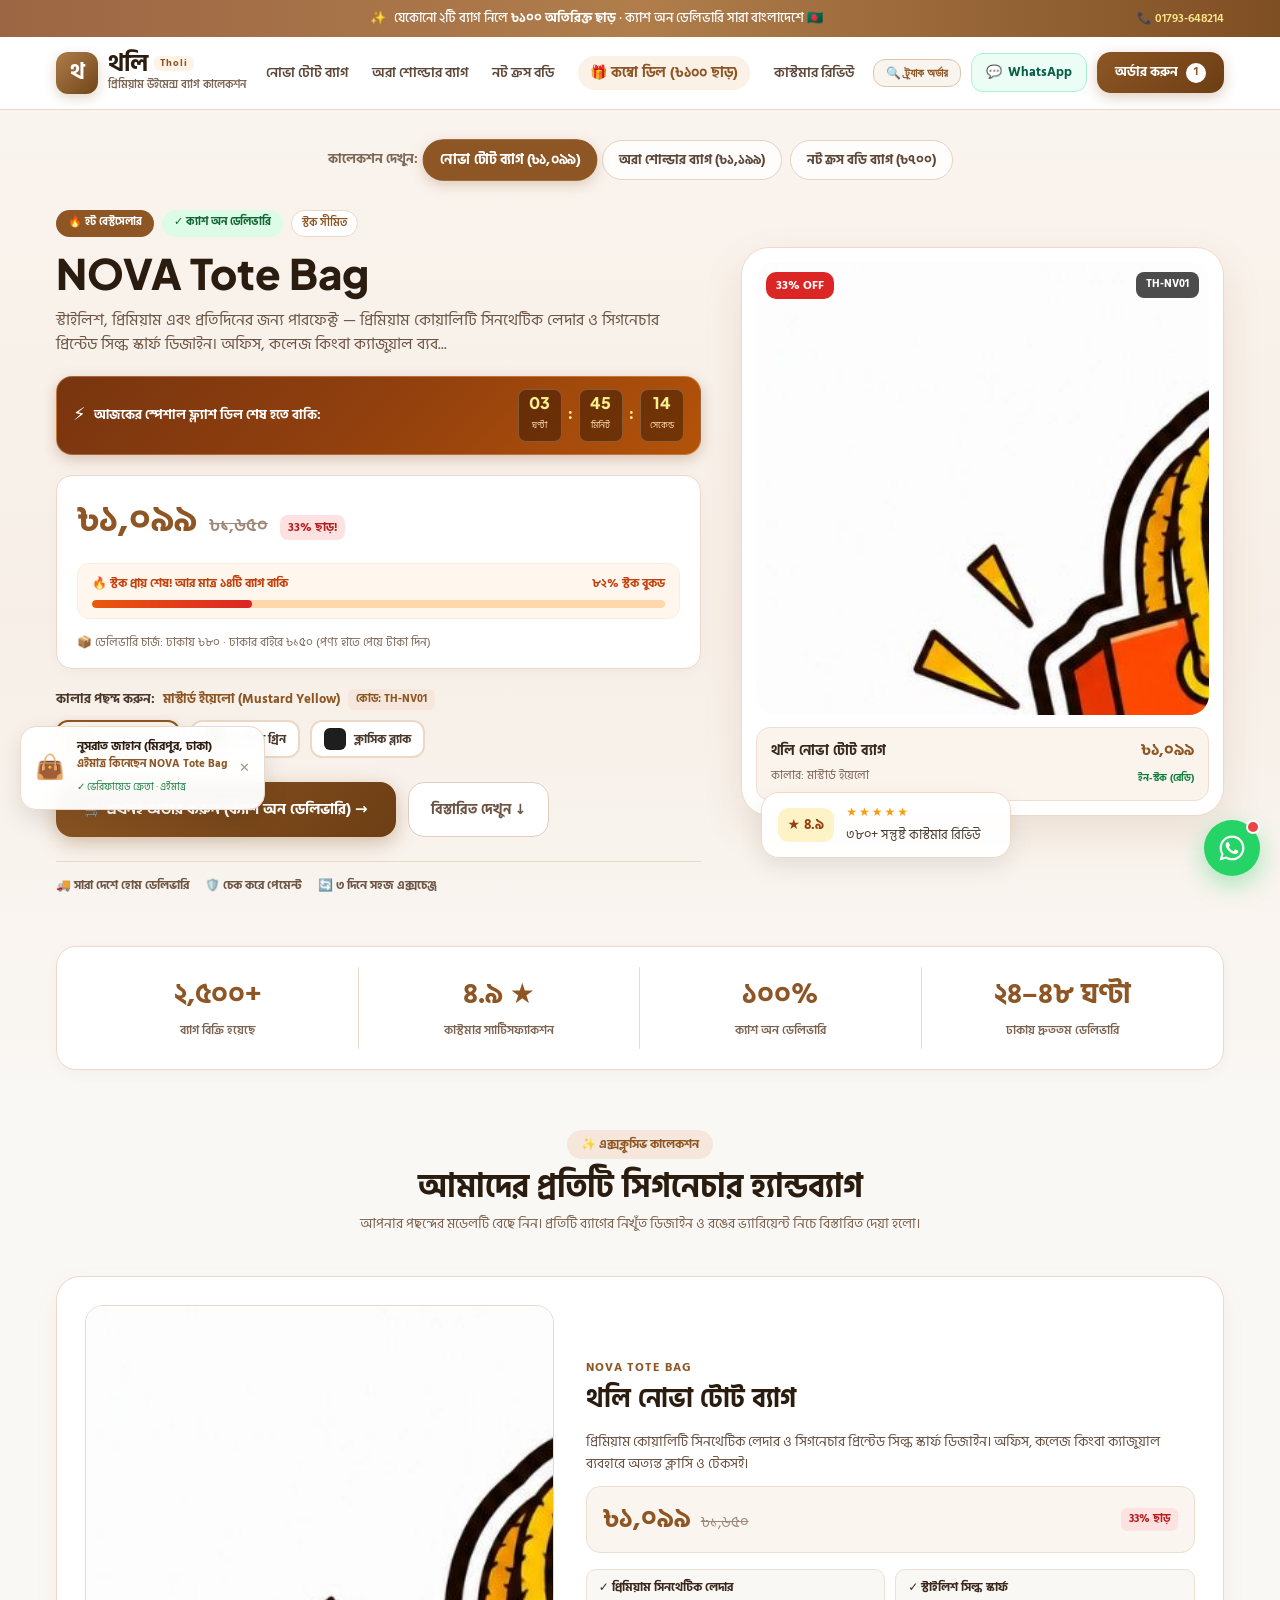
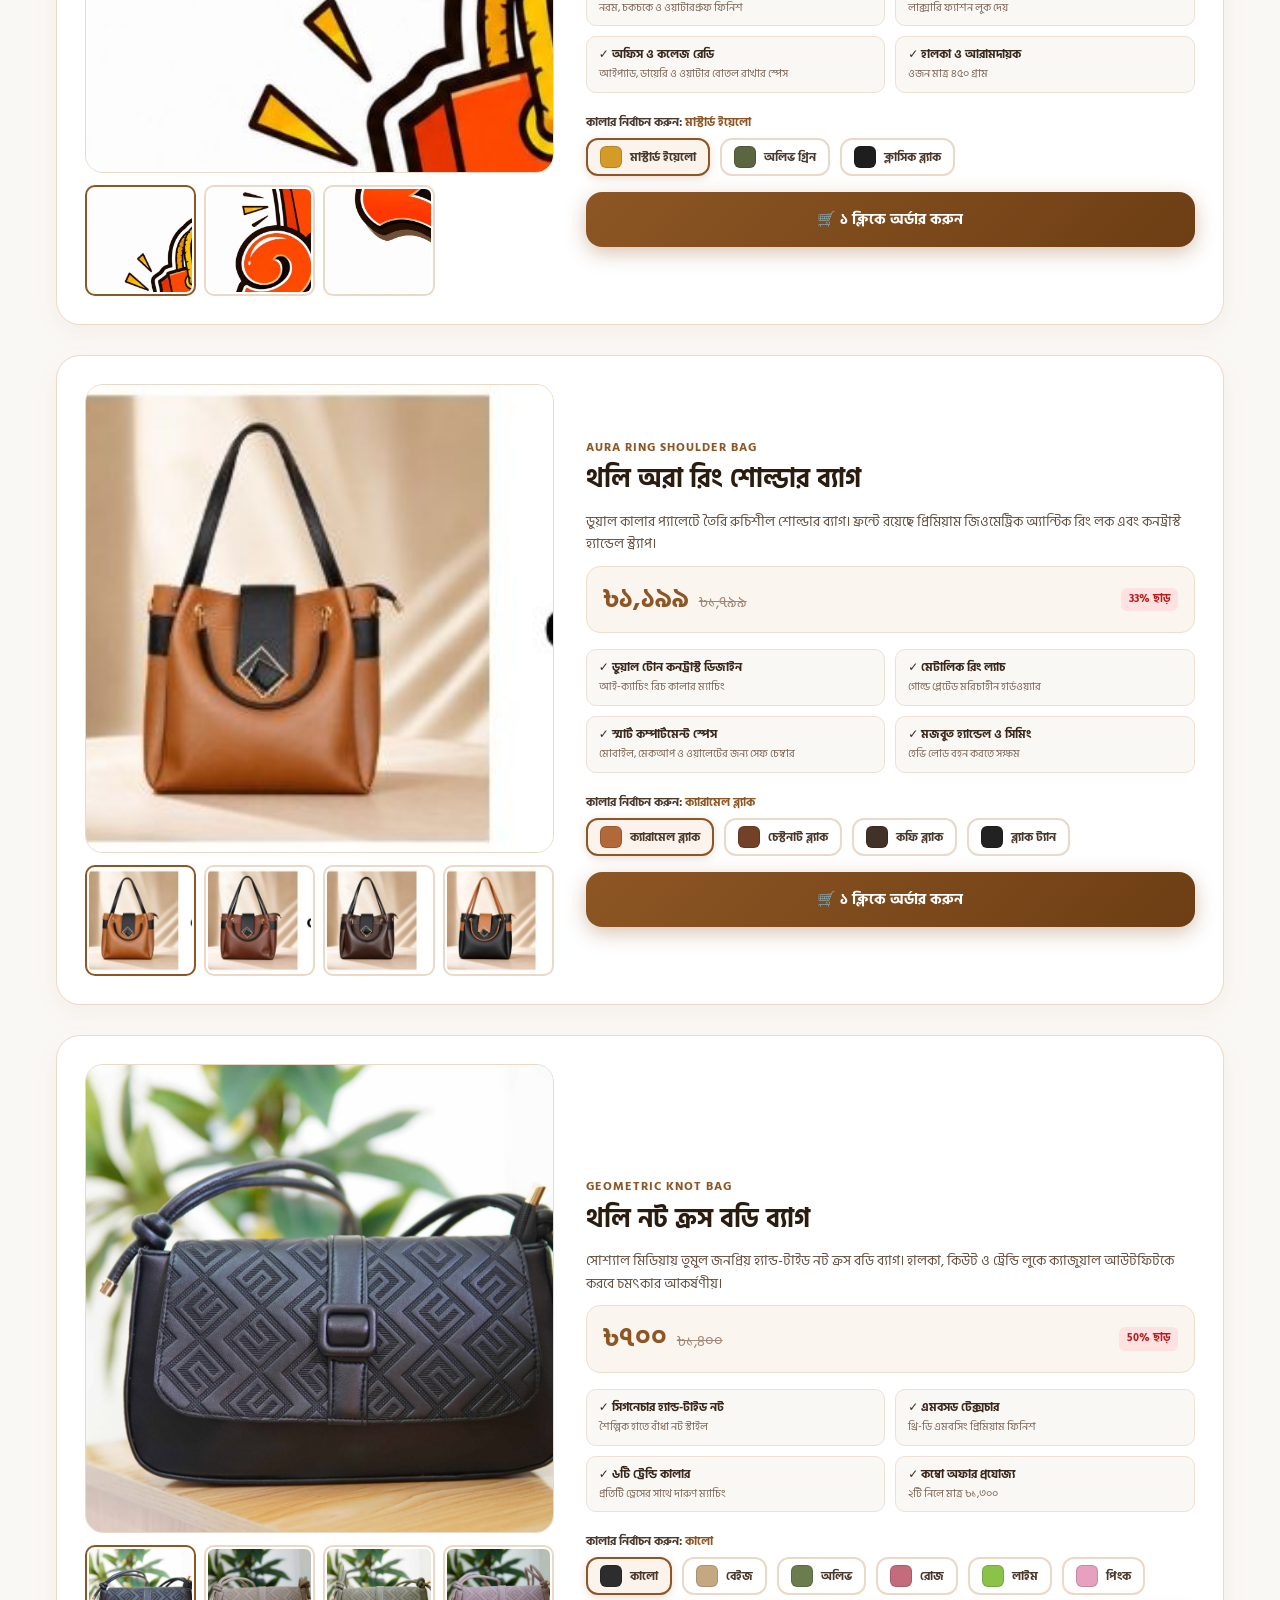
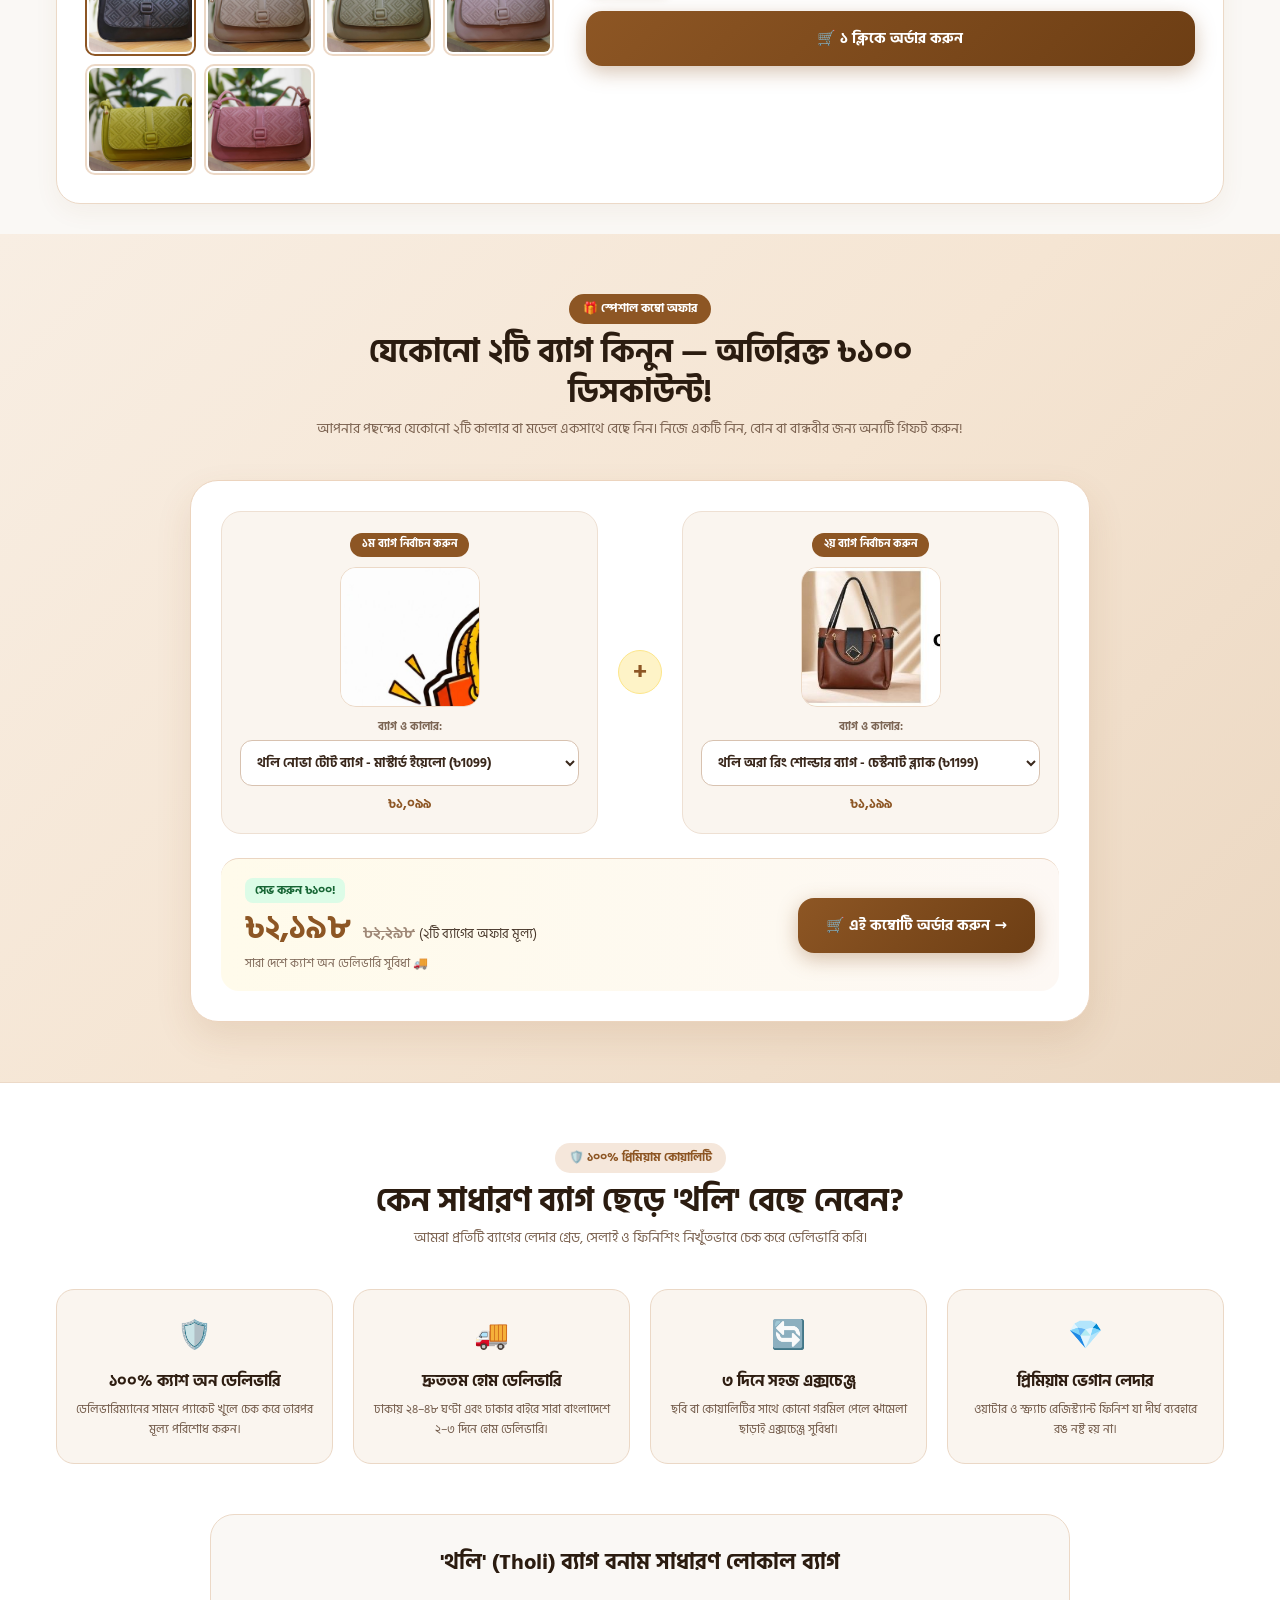
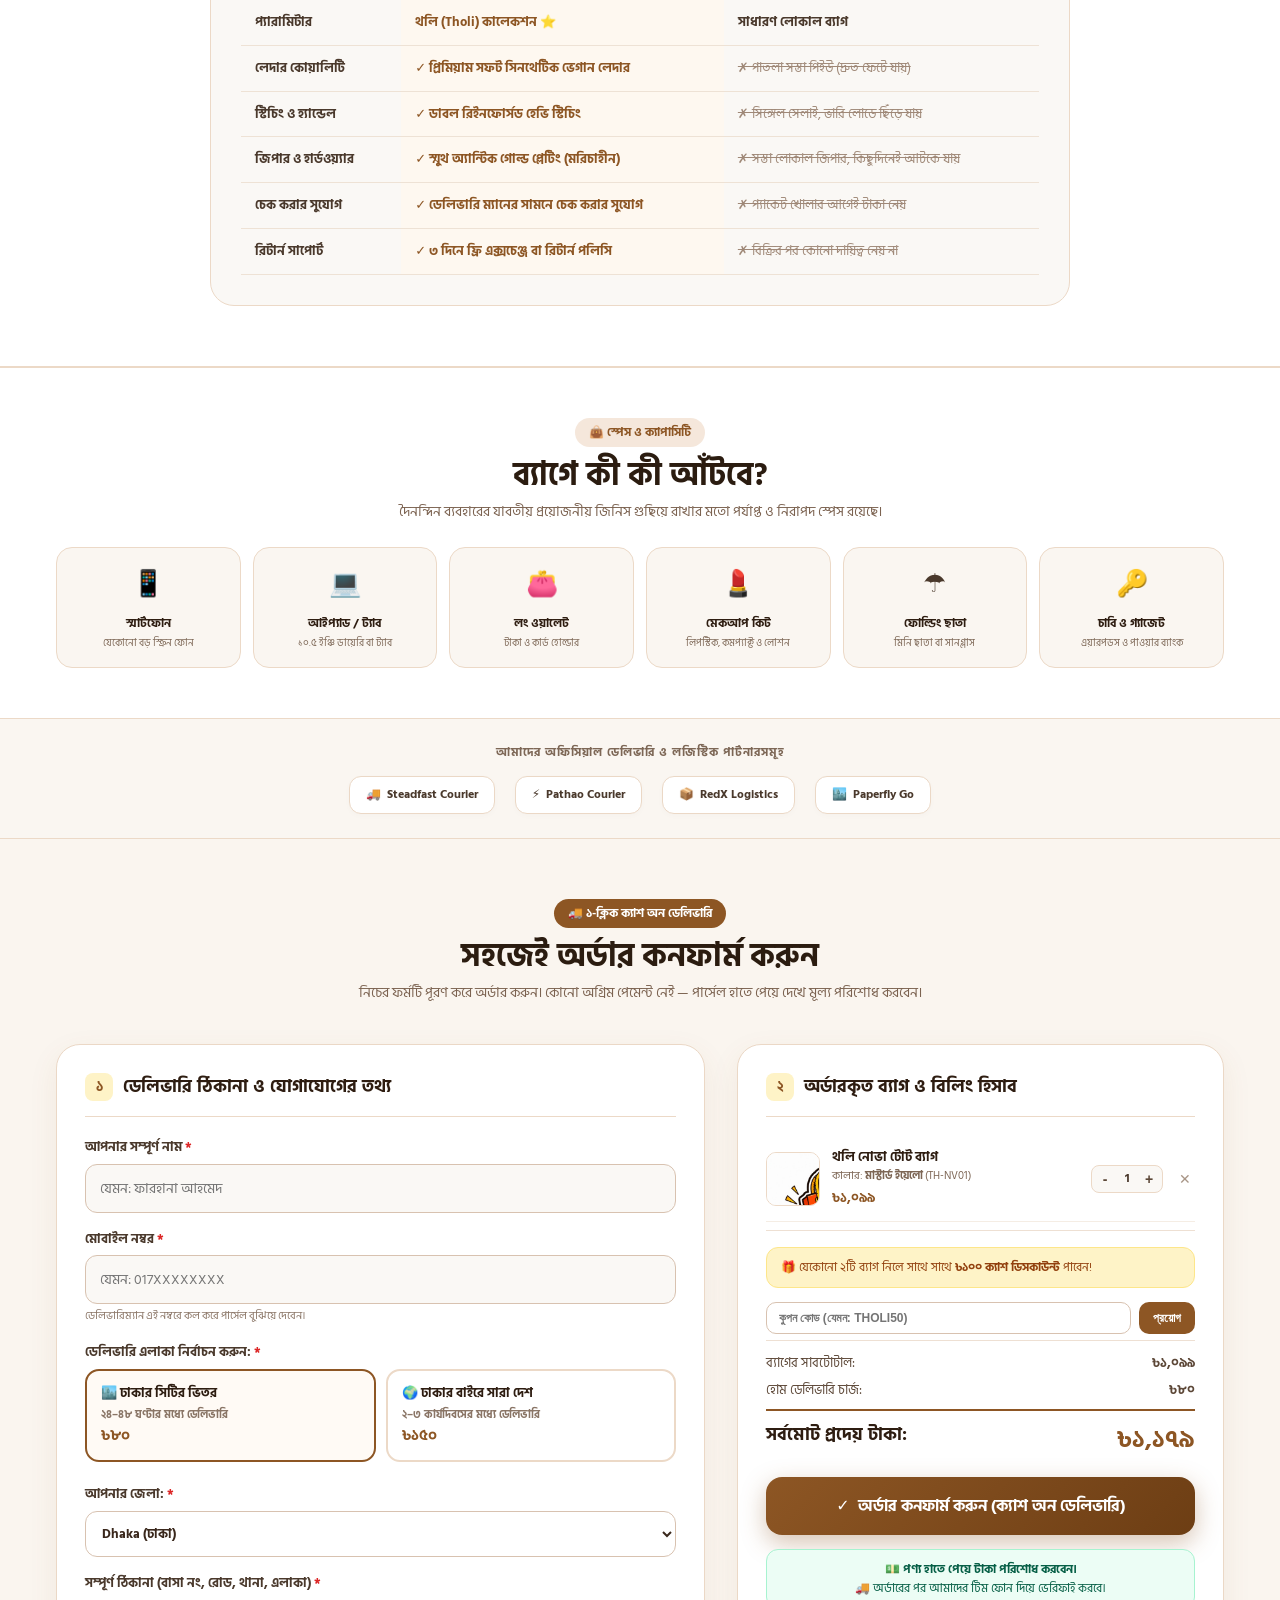
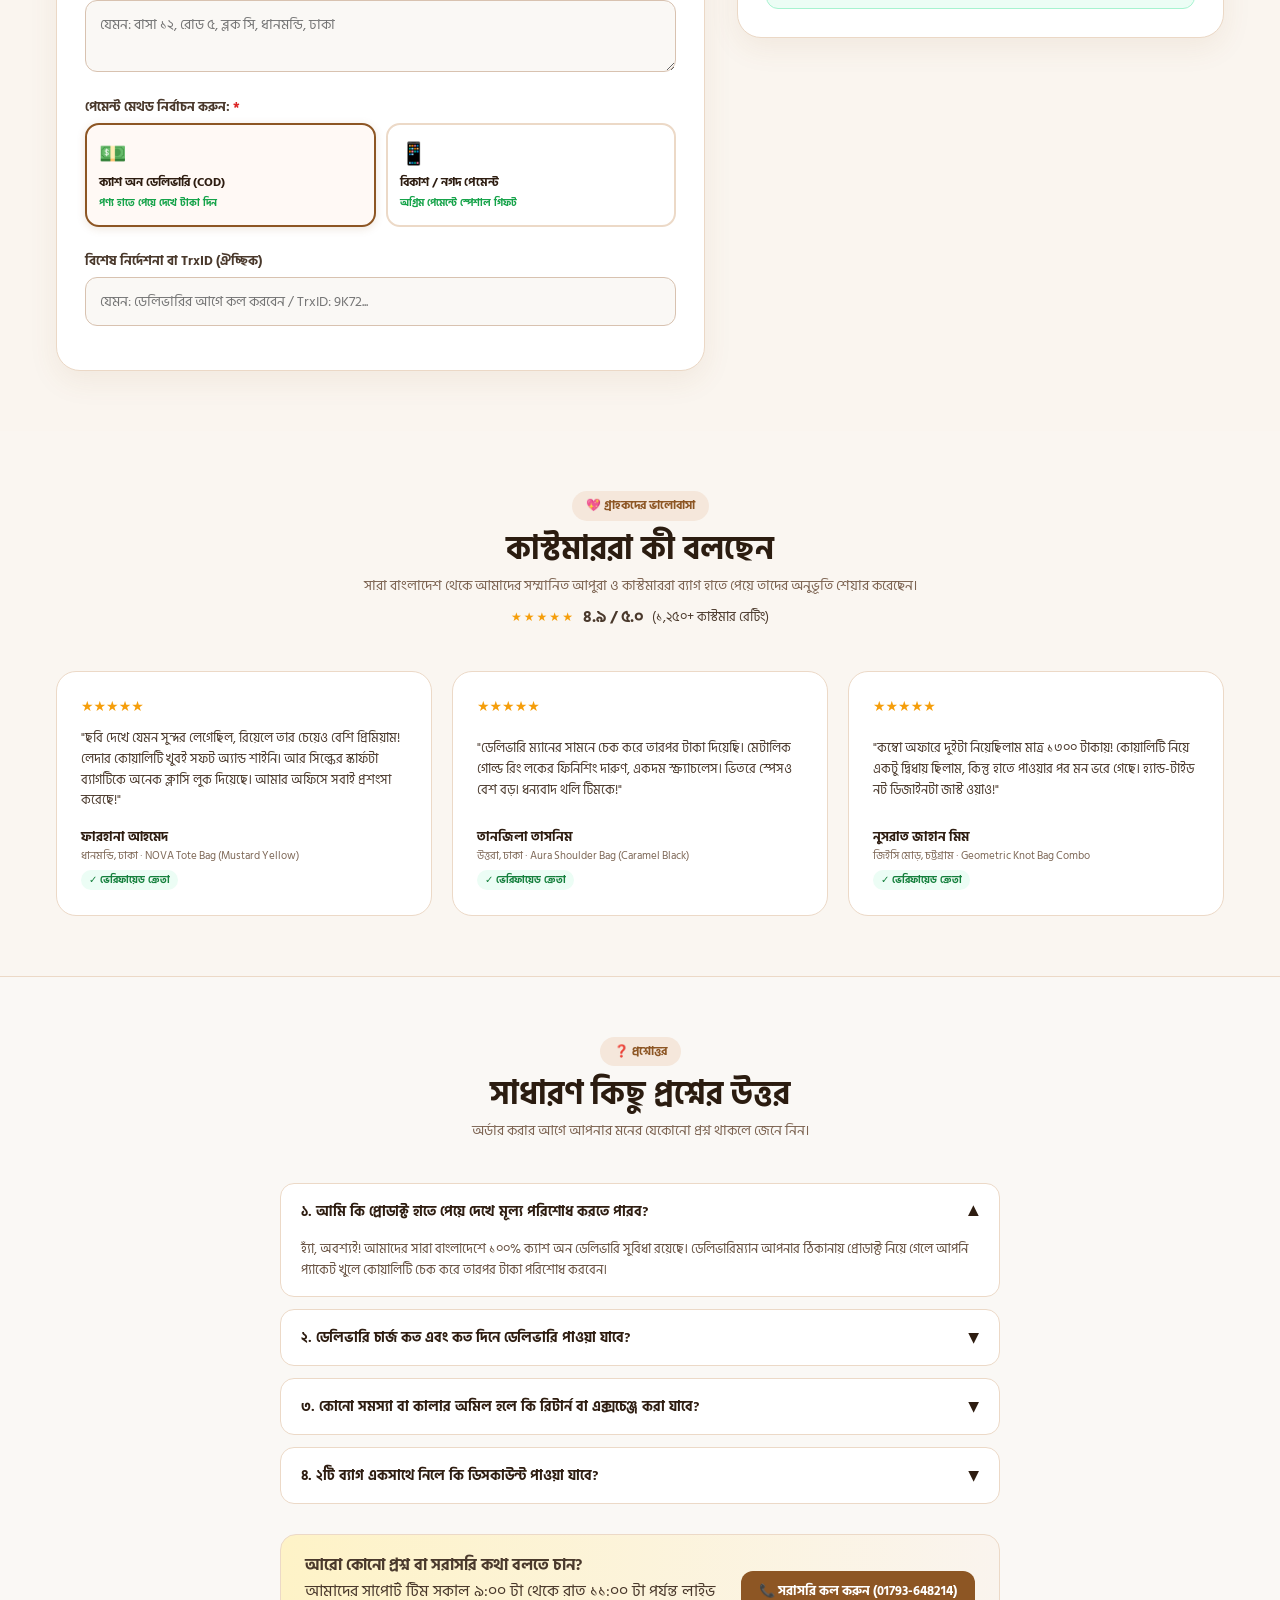
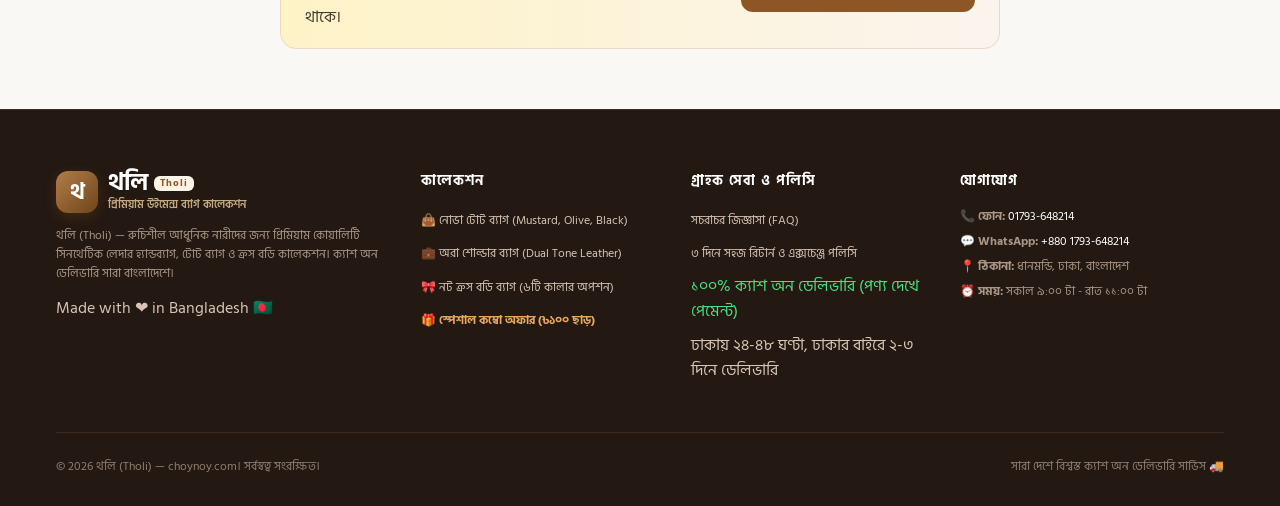
==== commit 1ccf3b9d: "feat: add flash deal timer, live stock scarcity, what fits inside visualizer, payment selector, parc" ====
--- a/index.html
+++ b/index.html
@@ -47,6 +47,9 @@
 
         <!-- Right Action Buttons -->
         <div class="tholi-header-actions">
+            <button type="button" class="tholi-track-btn" id="btn-open-tracking" style="padding: 6px 12px; font-size: 12px; background: #faf4ee; color: #8d5624; border: 1px solid #dfc3aa;">
+                🔍 ট্র্যাক অর্ডার
+            </button>
             <a href="https://wa.me/8801793648214" target="_blank" class="tholi-btn-wa">
                 <span class="tholi-wa-icon">💬</span>
                 <span class="tholi-wa-text">WhatsApp</span>
@@ -100,12 +103,49 @@
                         স্টাইলিশ, প্রিমিয়াম এবং প্রতিদিনের জন্য পারফেক্ট — প্রিমিয়াম সিনথেটিক লেদার ও সিগনেচার সিল্ক স্কার্ফ ডিজাইন।
                     </p>
 
+                    <!-- 1. Flash Sale Urgency Timer -->
+                    <div class="tholi-flash-deal-banner">
+                        <div class="tholi-flash-title">
+                            <span class="tholi-flash-icon">⚡</span>
+                            <span>আজকের স্পেশাল ফ্ল্যাশ ডিল শেষ হতে বাকি:</span>
+                        </div>
+                        <div class="tholi-timer-units">
+                            <div class="tholi-timer-box">
+                                <span class="tholi-timer-val" id="timer-hours">03</span>
+                                <span class="tholi-timer-lbl">ঘণ্টা</span>
+                            </div>
+                            <span class="tholi-timer-colon">:</span>
+                            <div class="tholi-timer-box">
+                                <span class="tholi-timer-val" id="timer-minutes">45</span>
+                                <span class="tholi-timer-lbl">মিনিট</span>
+                            </div>
+                            <span class="tholi-timer-colon">:</span>
+                            <div class="tholi-timer-box">
+                                <span class="tholi-timer-val" id="timer-seconds">18</span>
+                                <span class="tholi-timer-lbl">সেকেন্ড</span>
+                            </div>
+                        </div>
+                    </div>
+
+                    <!-- Hero Price Card -->
                     <div class="tholi-hero-price-card">
                         <div class="tholi-price-line">
                             <span class="tholi-current-price" id="hero-price">৳১,০৯৯</span>
                             <span class="tholi-old-price" id="hero-old-price">৳১,৬৫০</span>
                             <span class="tholi-discount-badge" id="hero-discount">৩৩% ছাড়!</span>
                         </div>
+
+                        <!-- 2. Stock Scarcity Bar -->
+                        <div class="tholi-stock-scarcity">
+                            <div class="tholi-stock-text">
+                                <span>🔥 স্টক প্রায় শেষ! আর মাত্র <strong id="live-stock-count">১৪টি</strong> ব্যাগ বাকি</span>
+                                <span>৮২% স্টক বুকড</span>
+                            </div>
+                            <div class="tholi-progress-track">
+                                <div class="tholi-progress-fill" id="live-stock-bar" style="width: 28%;"></div>
+                            </div>
+                        </div>
+
                         <p class="tholi-shipping-note">
                             📦 ডেলিভারি চার্জ: ঢাকায় ৳৮০ · ঢাকার বাইরে ৳১৫০ (পণ্য হাতে পেয়ে টাকা দিন)
                         </p>
@@ -341,6 +381,84 @@
         </div>
     </section>
 
+    <!-- 4.1 What Fits Inside Visualizer -->
+    <section class="tholi-capacity-section">
+        <div class="tholi-container">
+            
+            <div class="tholi-section-header" style="margin-bottom: 20px;">
+                <span class="tholi-sub-pill">👜 স্পেস ও ক্যাপাসিটি</span>
+                <h2 class="tholi-section-title">ব্যাগে কী কী আঁটবে?</h2>
+                <p class="tholi-section-desc">
+                    দৈনন্দিন ব্যবহারের যাবতীয় প্রয়োজনীয় জিনিস গুছিয়ে রাখার মতো পর্যাপ্ত ও নিরাপদ স্পেস রয়েছে।
+                </p>
+            </div>
+
+            <div class="tholi-capacity-grid">
+                <div class="tholi-capacity-item">
+                    <span class="tholi-cap-icon">📱</span>
+                    <strong class="tholi-cap-name">স্মার্টফোন</strong>
+                    <span class="tholi-cap-desc">যেকোনো বড় স্ক্রিন ফোন</span>
+                </div>
+
+                <div class="tholi-capacity-item">
+                    <span class="tholi-cap-icon">💻</span>
+                    <strong class="tholi-cap-name">আইপ্যাড / ট্যাব</strong>
+                    <span class="tholi-cap-desc">১০.৫ ইঞ্চি ডায়েরি বা ট্যাব</span>
+                </div>
+
+                <div class="tholi-capacity-item">
+                    <span class="tholi-cap-icon">👛</span>
+                    <strong class="tholi-cap-name">লং ওয়ালেট</strong>
+                    <span class="tholi-cap-desc">টাকা ও কার্ড হোল্ডার</span>
+                </div>
+
+                <div class="tholi-capacity-item">
+                    <span class="tholi-cap-icon">💄</span>
+                    <strong class="tholi-cap-name">মেকআপ কিট</strong>
+                    <span class="tholi-cap-desc">লিপস্টিক, কমপ্যাক্ট ও লোশন</span>
+                </div>
+
+                <div class="tholi-capacity-item">
+                    <span class="tholi-cap-icon">☂️</span>
+                    <strong class="tholi-cap-name">ফোল্ডিং ছাতা</strong>
+                    <span class="tholi-cap-desc">মিনি ছাতা বা সানগ্লাস</span>
+                </div>
+
+                <div class="tholi-capacity-item">
+                    <span class="tholi-cap-icon">🔑</span>
+                    <strong class="tholi-cap-name">চাবি ও গ্যাজেট</strong>
+                    <span class="tholi-cap-desc">এয়ারপডস ও পাওয়ার ব্যাংক</span>
+                </div>
+            </div>
+
+        </div>
+    </section>
+
+    <!-- 4.2 Courier Logistics Partners Ribbon -->
+    <div class="tholi-courier-strip">
+        <div class="tholi-container">
+            <div class="tholi-courier-title">আমাদের অফিসিয়াল ডেলিভারি ও লজিস্টিক পার্টনারসমূহ</div>
+            <div class="tholi-courier-badges">
+                <div class="tholi-courier-tag">
+                    <span>🚚</span>
+                    <span>Steadfast Courier</span>
+                </div>
+                <div class="tholi-courier-tag">
+                    <span>⚡</span>
+                    <span>Pathao Courier</span>
+                </div>
+                <div class="tholi-courier-tag">
+                    <span>📦</span>
+                    <span>RedX Logistics</span>
+                </div>
+                <div class="tholi-courier-tag">
+                    <span>🏙️</span>
+                    <span>Paperfly Go</span>
+                </div>
+            </div>
+        </div>
+    </div>
+
     <!-- 5. 1-Step Cash on Delivery Checkout Form -->
     <section class="tholi-checkout-section" id="checkout">
         <div class="tholi-container">
@@ -405,9 +523,39 @@
                             <textarea id="cust-address" name="customer_address" rows="2" placeholder="যেমন: বাসা ১২, রোড ৫, ব্লক সি, ধানমন্ডি, ঢাকা" required class="tholi-textarea"></textarea>
                         </div>
 
+                        <!-- Payment Method Selector -->
+                        <div class="tholi-field-group tholi-payment-selector">
+                            <label>পেমেন্ট মেথড নির্বাচন করুন: <span class="tholi-req">*</span></label>
+                            <div class="tholi-payment-options">
+                                <label class="tholi-pay-opt active" id="pay-opt-cod">
+                                    <input type="radio" name="payment_method" value="cod" checked>
+                                    <span class="tholi-pay-opt-icon">💵</span>
+                                    <div class="tholi-pay-opt-text">
+                                        <strong>ক্যাশ অন ডেলিভারি (COD)</strong>
+                                        <small>পণ্য হাতে পেয়ে দেখে টাকা দিন</small>
+                                    </div>
+                                </label>
+
+                                <label class="tholi-pay-opt" id="pay-opt-bkash">
+                                    <input type="radio" name="payment_method" value="bkash">
+                                    <span class="tholi-pay-opt-icon">📱</span>
+                                    <div class="tholi-pay-opt-text">
+                                        <strong>বিকাশ / নগদ পেমেন্ট</strong>
+                                        <small>অগ্রিম পেমেন্টে স্পেশাল গিফট</small>
+                                    </div>
+                                </label>
+                            </div>
+                        </div>
+
+                        <!-- Conditional bKash Instructions Box -->
+                        <div id="bkash-instructions" style="display: none; background: #fff8f5; border: 1px dashed #e11d48; border-radius: 12px; padding: 12px 16px; margin-bottom: 16px; font-size: 13px;">
+                            <strong style="color: #e11d48; display: block; margin-bottom: 4px;">📱 বিকাশ / নগদ মার্চেন্ট পেমেন্ট নম্বর: 01793-648214 (Personal/Send Money)</strong>
+                            <p style="color: #64748b; margin: 0; font-size: 12px;">টাকা পাঠানোর পর ট্রানজেকশন আইডি (TrxID) নিচের নোট বক্সে লিখে দিতে পারেন অথবা আমাদের হোয়াটসঅ্যাপে স্ক্রিনশট পাঠিয়ে কনফার্ম করুন।</p>
+                        </div>
+
                         <div class="tholi-field-group">
-                            <label for="cust-notes">বিশেষ নির্দেশনা (ঐচ্ছিক)</label>
-                            <input type="text" id="cust-notes" name="customer_notes" placeholder="যেমন: ডেলিভারির আগে কল করবেন..." class="tholi-input">
+                            <label for="cust-notes">বিশেষ নির্দেশনা বা TrxID (ঐচ্ছিক)</label>
+                            <input type="text" id="cust-notes" name="customer_notes" placeholder="যেমন: ডেলিভারির আগে কল করবেন / TrxID: 9K72..." class="tholi-input">
                         </div>
                     </form>
                 </div>
@@ -741,6 +889,77 @@
     </div>
 </div>
 
+<!-- 9. Live Order Tracking Modal -->
+<div class="tholi-modal-overlay" id="tholi-tracking-modal" style="display: none;">
+    <div class="tholi-modal-box">
+        <button type="button" class="tholi-modal-close" id="tracking-modal-close">✕</button>
+
+        <div class="tholi-modal-header">
+            <div class="tholi-modal-success-icon" style="background: #fef3c7; color: #8d5624;">🔍</div>
+            <span class="tholi-modal-badge">লাইভ পার্সেল ট্র্যাকিং</span>
+            <h3>আপনার অর্ডার ট্র্যাক করুন</h3>
+            <p>আপনার অর্ডার আইডি বা মোবাইল নম্বর দিয়ে বর্তমান অবস্থা জানুন।</p>
+        </div>
+
+        <form id="tholi-tracking-form" class="tholi-track-search-box">
+            <input type="text" id="track-input" placeholder="অর্ডার আইডি (যেমন: 102938) বা ফোন..." required class="tholi-track-input">
+            <button type="submit" id="track-search-btn" class="tholi-track-btn">ট্র্যাক করুন</button>
+        </form>
+
+        <div id="tracking-result-box" style="display: none;">
+            <div class="tholi-track-bar" style="margin-top: 14px;">
+                <span class="tholi-track-title" id="track-result-id" style="font-size: 13px;">#TH-102938</span>
+                <div class="tholi-track-steps">
+                    <div class="tholi-t-step active">
+                        <span class="tholi-t-num">✓</span>
+                        <small>কনফার্মড</small>
+                    </div>
+                    <div class="tholi-t-step active">
+                        <span class="tholi-t-num">✓</span>
+                        <small>প্যাকিং শেষ</small>
+                    </div>
+                    <div class="tholi-t-step active">
+                        <span class="tholi-t-num" style="background: #ea580c; color: #fff;">৩</span>
+                        <small style="color: #ea580c; font-weight: 700;">কুরিয়ারে আছে</small>
+                    </div>
+                    <div class="tholi-t-step">
+                        <span class="tholi-t-num">৪</span>
+                        <small>ডেলিভার্ড</small>
+                    </div>
+                </div>
+            </div>
+
+            <div class="tholi-modal-shipping-info" style="margin-bottom: 10px;">
+                <p><strong>বর্তমান অবস্থা:</strong> <span style="color: #ea580c; font-weight: 700;">পার্সেলটি আপনার জেলায় ডেলিভারির পথে রয়েছে</span></p>
+                <p><strong>কুরিয়ার পার্টনার:</strong> Steadfast / Pathao Express</p>
+                <p><strong>তারিখ:</strong> <span id="track-result-date"></span></p>
+            </div>
+        </div>
+
+        <div class="tholi-modal-actions" style="margin-top: 14px;">
+            <a href="https://wa.me/8801793648214" target="_blank" class="tholi-btn-modal-wa">
+                💬 কোনো সমস্যা হলে কাস্টমার সাপোর্টে মেসেজ দিন
+            </a>
+        </div>
+    </div>
+</div>
+
+<!-- 10. Image Lightbox Zoom Modal -->
+<div class="tholi-lightbox-overlay" id="tholi-lightbox" style="display: none;">
+    <div class="tholi-lightbox-card">
+        <button type="button" class="tholi-modal-close" id="tholi-lightbox-close" style="z-index: 10;">✕</button>
+        <div class="tholi-lightbox-img-wrap">
+            <img id="tholi-lightbox-img" src="" alt="Zoomed view">
+        </div>
+        <div class="tholi-lightbox-footer">
+            <strong id="tholi-lightbox-caption">থলি নোভা টোট ব্যাগ</strong>
+            <a href="#checkout" class="tholi-btn-main" style="padding: 8px 18px; font-size: 13px; text-decoration: none;">
+                🛒 এখনই এই ব্যাগটি নিন
+            </a>
+        </div>
+    </div>
+</div>
+
 <script src="assets/js/tholi-app.js"></script>
 </body>
 </html>
--- a/assets/css/tholi-style.css
+++ b/assets/css/tholi-style.css
@@ -1793,3 +1793,313 @@
         padding-bottom: 60px;
     }
 }
+
+/* ========================================================
+   NEW ULTRA-PREMIUM FEATURES STYLES
+======================================================== */
+
+/* 1. Flash Sale Urgency Timer */
+.tholi-flash-deal-banner {
+    background: linear-gradient(135deg, #78350f, #92400e, #b45309);
+    color: #fff;
+    padding: 12px 16px;
+    border-radius: 16px;
+    margin-bottom: 20px;
+    display: flex;
+    align-items: center;
+    justify-content: space-between;
+    gap: 14px;
+    flex-wrap: wrap;
+    box-shadow: 0 4px 14px rgba(120, 53, 15, 0.25);
+    border: 1px solid rgba(254, 215, 170, 0.3);
+}
+.tholi-flash-title {
+    display: flex;
+    align-items: center;
+    gap: 8px;
+    font-size: 13px;
+    font-weight: 800;
+}
+.tholi-flash-icon {
+    font-size: 18px;
+    animation: pulseIcon 1.5s infinite;
+}
+@keyframes pulseIcon {
+    0%, 100% { transform: scale(1); }
+    50% { transform: scale(1.2); }
+}
+.tholi-timer-units {
+    display: flex;
+    align-items: center;
+    gap: 6px;
+}
+.tholi-timer-box {
+    background: rgba(0, 0, 0, 0.35);
+    backdrop-filter: blur(4px);
+    border: 1px solid rgba(255, 255, 255, 0.2);
+    border-radius: 8px;
+    padding: 4px 8px;
+    text-align: center;
+    min-width: 44px;
+}
+.tholi-timer-val {
+    font-size: 16px;
+    font-weight: 800;
+    color: #fef08a;
+    display: block;
+    line-height: 1.1;
+    font-family: var(--tholi-font-en), monospace;
+}
+.tholi-timer-lbl {
+    font-size: 9px;
+    color: #fed7aa;
+    text-transform: uppercase;
+}
+.tholi-timer-colon {
+    font-weight: 800;
+    font-size: 16px;
+    color: #fef08a;
+}
+
+/* 2. Stock Scarcity Progress Bar */
+.tholi-stock-scarcity {
+    background: #fff7ed;
+    border: 1px solid #ffedd5;
+    border-radius: 12px;
+    padding: 10px 14px;
+    margin: 14px 0;
+}
+.tholi-stock-text {
+    display: flex;
+    justify-content: space-between;
+    font-size: 12px;
+    font-weight: 700;
+    color: #c2410c;
+    margin-bottom: 6px;
+}
+.tholi-progress-track {
+    width: 100%;
+    height: 8px;
+    background: #fed7aa;
+    border-radius: 20px;
+    overflow: hidden;
+}
+.tholi-progress-fill {
+    height: 100%;
+    background: linear-gradient(90deg, #ea580c, #dc2626);
+    border-radius: 20px;
+    transition: width 0.8s ease;
+}
+
+/* 3. Interactive Capacity Visualizer: "ব্যাগে কী কী আঁটবে?" */
+.tholi-capacity-section {
+    padding: 50px 0;
+    background: #ffffff;
+    border-top: 1px solid var(--tholi-border);
+}
+.tholi-capacity-grid {
+    display: grid;
+    grid-template-columns: repeat(6, 1fr);
+    gap: 12px;
+    margin-top: 24px;
+}
+.tholi-capacity-item {
+    background: #faf6f1;
+    border: 1px solid #ecd9c7;
+    border-radius: 16px;
+    padding: 16px 10px;
+    text-align: center;
+    transition: transform 0.2s, border-color 0.2s;
+}
+.tholi-capacity-item:hover {
+    transform: translateY(-3px);
+    border-color: #8d5624;
+    background: #fff;
+    box-shadow: 0 6px 16px rgba(141, 86, 36, 0.08);
+}
+.tholi-cap-icon {
+    font-size: 26px;
+    display: block;
+    margin-bottom: 8px;
+}
+.tholi-cap-name {
+    font-size: 12px;
+    font-weight: 800;
+    color: #2e1d11;
+    display: block;
+}
+.tholi-cap-desc {
+    font-size: 10px;
+    color: #7d6756;
+    margin-top: 2px;
+    display: block;
+}
+
+/* 4. Payment Options Selector */
+.tholi-payment-selector {
+    margin-bottom: 18px;
+}
+.tholi-payment-options {
+    display: grid;
+    grid-template-columns: 1fr 1fr;
+    gap: 10px;
+    margin-top: 6px;
+}
+.tholi-pay-opt {
+    border: 2px solid #ecd9c7;
+    border-radius: 14px;
+    padding: 12px;
+    cursor: pointer;
+    background: #fff;
+    display: flex;
+    align-items: center;
+    gap: 10px;
+    transition: all 0.2s;
+}
+.tholi-pay-opt.active {
+    border-color: #8d5624;
+    background: #fff9f5;
+    box-shadow: 0 2px 8px rgba(141, 86, 36, 0.15);
+}
+.tholi-pay-opt input {
+    display: none;
+}
+.tholi-pay-opt-icon {
+    font-size: 22px;
+}
+.tholi-pay-opt-text strong {
+    font-size: 12px;
+    color: #2e1d11;
+    display: block;
+}
+.tholi-pay-opt-text small {
+    font-size: 10px;
+    color: #16a34a;
+    font-weight: 700;
+}
+
+/* 5. Courier Logistics Partners Ribbon */
+.tholi-courier-strip {
+    background: #faf6f1;
+    border-top: 1px solid var(--tholi-border);
+    padding: 24px 0;
+    text-align: center;
+}
+.tholi-courier-title {
+    font-size: 12px;
+    font-weight: 800;
+    color: #7d6756;
+    text-transform: uppercase;
+    letter-spacing: 1px;
+    margin-bottom: 14px;
+}
+.tholi-courier-badges {
+    display: flex;
+    align-items: center;
+    justify-content: center;
+    gap: 20px;
+    flex-wrap: wrap;
+}
+.tholi-courier-tag {
+    background: #fff;
+    border: 1px solid #ebd8c6;
+    border-radius: 12px;
+    padding: 8px 16px;
+    font-size: 12px;
+    font-weight: 700;
+    color: #4a392c;
+    display: inline-flex;
+    align-items: center;
+    gap: 6px;
+    box-shadow: 0 2px 6px rgba(0, 0, 0, 0.02);
+}
+
+/* 6. Order Tracking Modal */
+.tholi-track-search-box {
+    display: flex;
+    gap: 8px;
+    margin: 16px 0;
+}
+.tholi-track-input {
+    flex: 1;
+    padding: 10px 14px;
+    border-radius: 12px;
+    border: 1px solid #d8c2b0;
+    font-size: 13px;
+    font-family: inherit;
+}
+.tholi-track-btn {
+    padding: 10px 18px;
+    border-radius: 12px;
+    background: #8d5624;
+    color: #fff;
+    border: none;
+    font-size: 13px;
+    font-weight: 700;
+    cursor: pointer;
+}
+
+/* Lightbox Modal */
+.tholi-lightbox-overlay {
+    position: fixed;
+    top: 0;
+    left: 0;
+    right: 0;
+    bottom: 0;
+    background: rgba(0, 0, 0, 0.88);
+    backdrop-filter: blur(6px);
+    z-index: 10000;
+    display: flex;
+    align-items: center;
+    justify-content: center;
+    padding: 20px;
+}
+.tholi-lightbox-card {
+    background: #fff;
+    border-radius: 24px;
+    overflow: hidden;
+    max-width: 600px;
+    width: 100%;
+    position: relative;
+    box-shadow: 0 24px 60px rgba(0, 0, 0, 0.4);
+    animation: zoomIn 0.25s ease-out;
+}
+@keyframes zoomIn {
+    from { transform: scale(0.9); opacity: 0; }
+    to { transform: scale(1); opacity: 1; }
+}
+.tholi-lightbox-img-wrap {
+    width: 100%;
+    aspect-ratio: 1;
+    background: #f7f3ee;
+}
+.tholi-lightbox-img-wrap img {
+    width: 100%;
+    height: 100%;
+    object-fit: cover;
+}
+.tholi-lightbox-footer {
+    padding: 16px 20px;
+    background: #fff;
+    display: flex;
+    justify-content: space-between;
+    align-items: center;
+}
+
+@media (max-width: 900px) {
+    .tholi-capacity-grid {
+        grid-template-columns: repeat(3, 1fr);
+    }
+    .tholi-flash-deal-banner {
+        justify-content: center;
+        text-align: center;
+    }
+}
+@media (max-width: 500px) {
+    .tholi-capacity-grid {
+        grid-template-columns: repeat(2, 1fr);
+    }
+    .tholi-payment-options {
+        grid-template-columns: 1fr;
+    }
+}
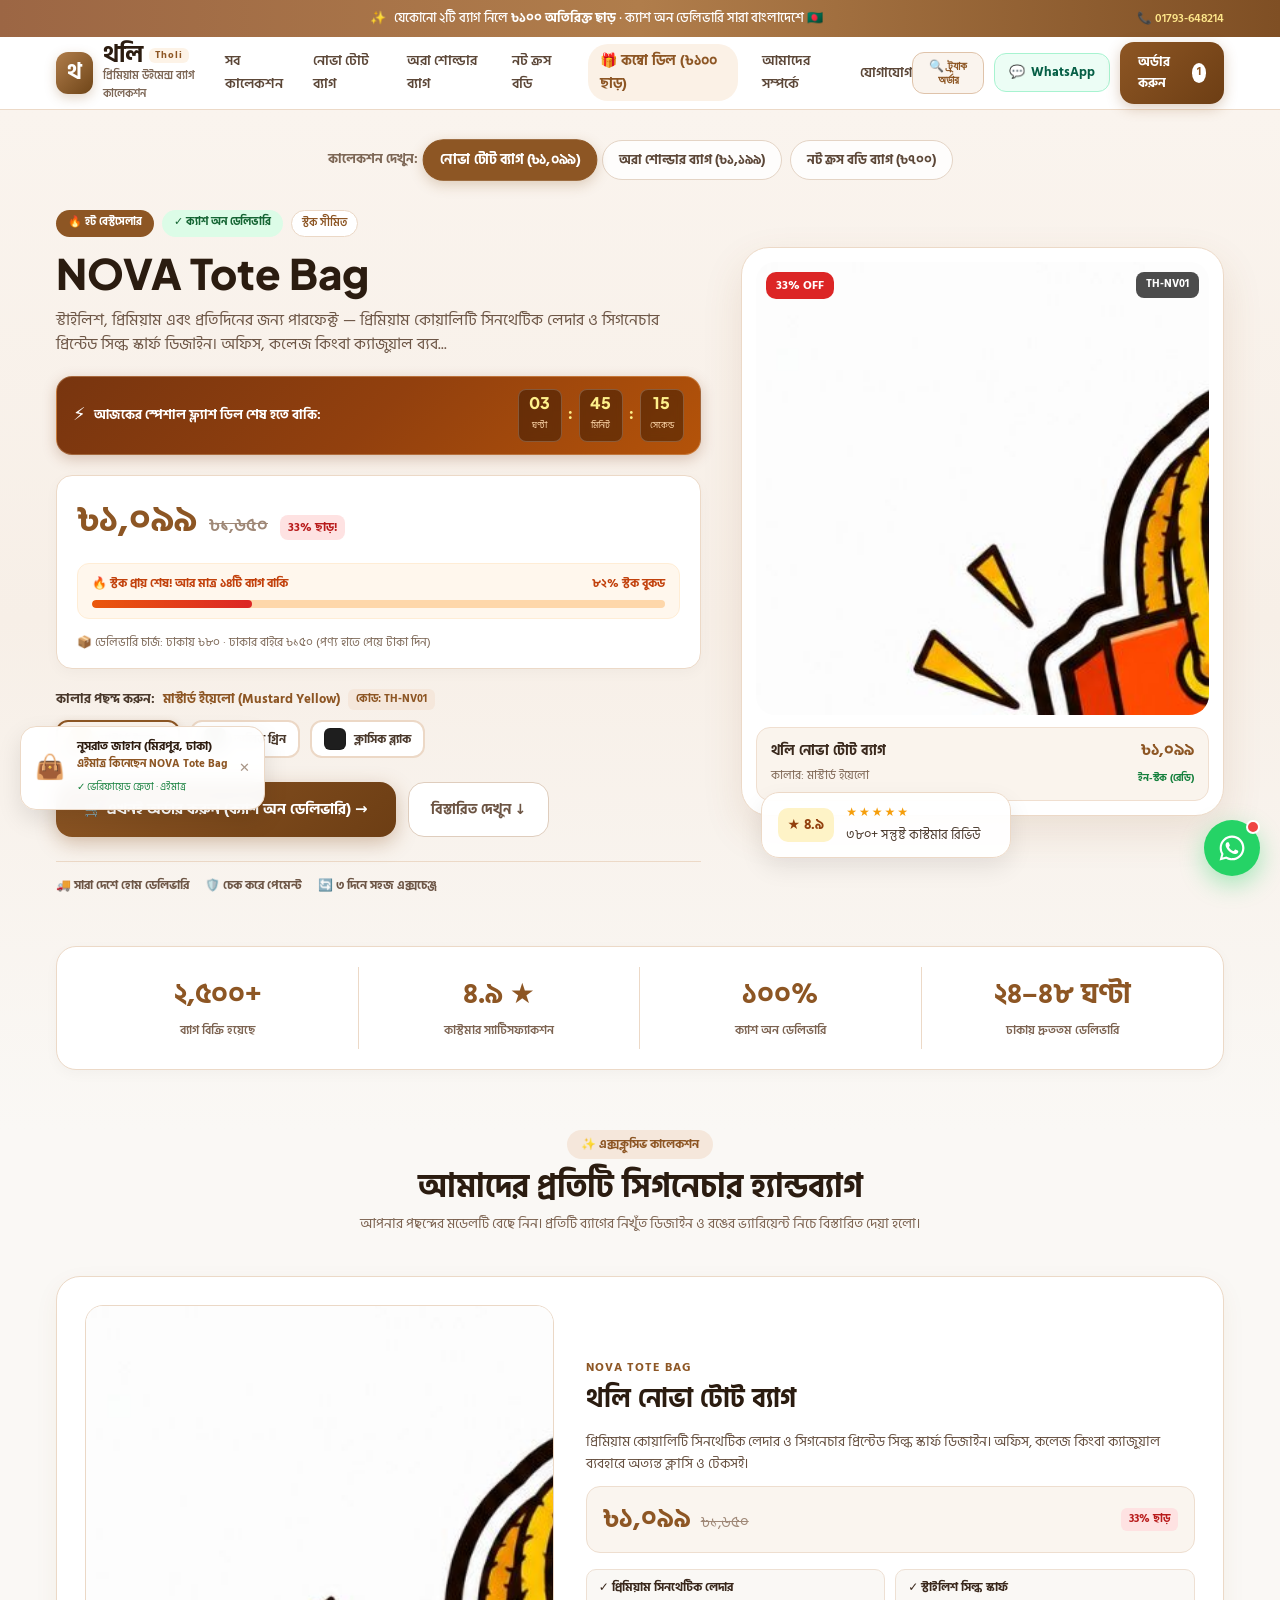
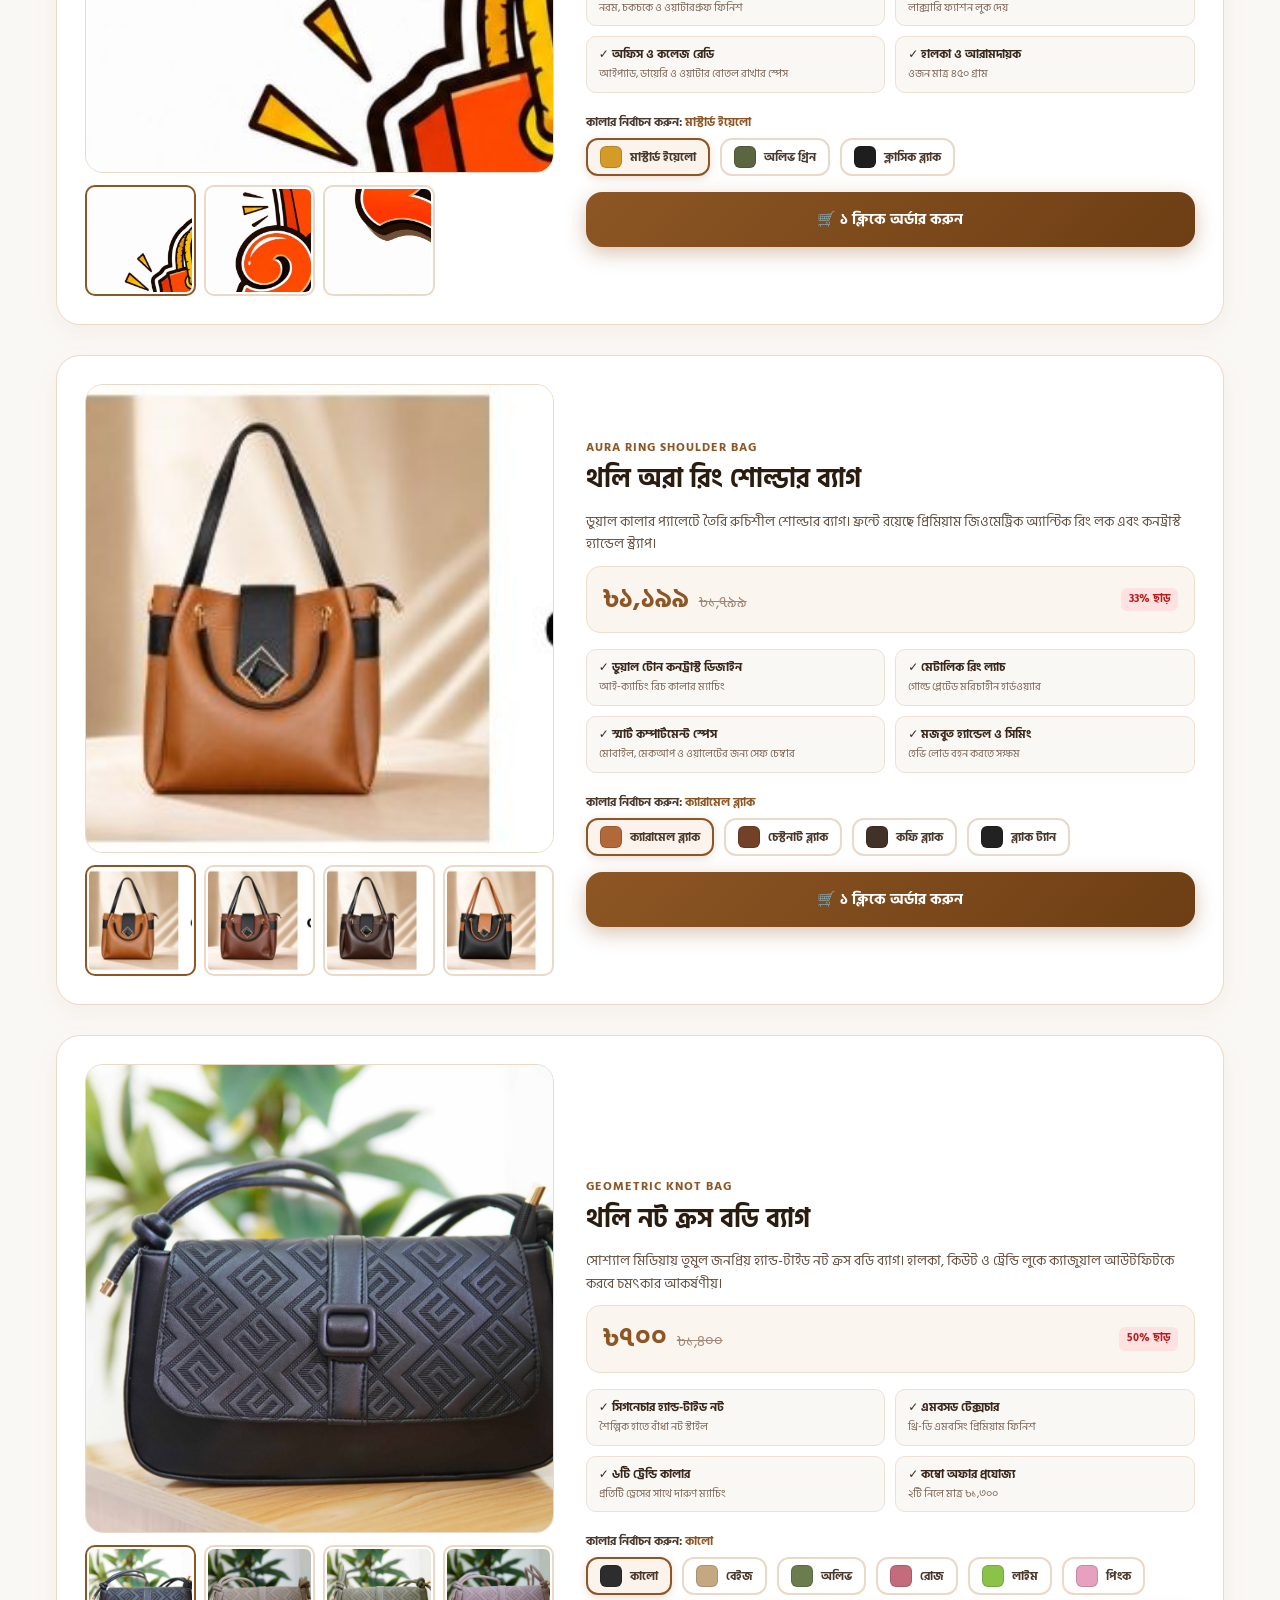
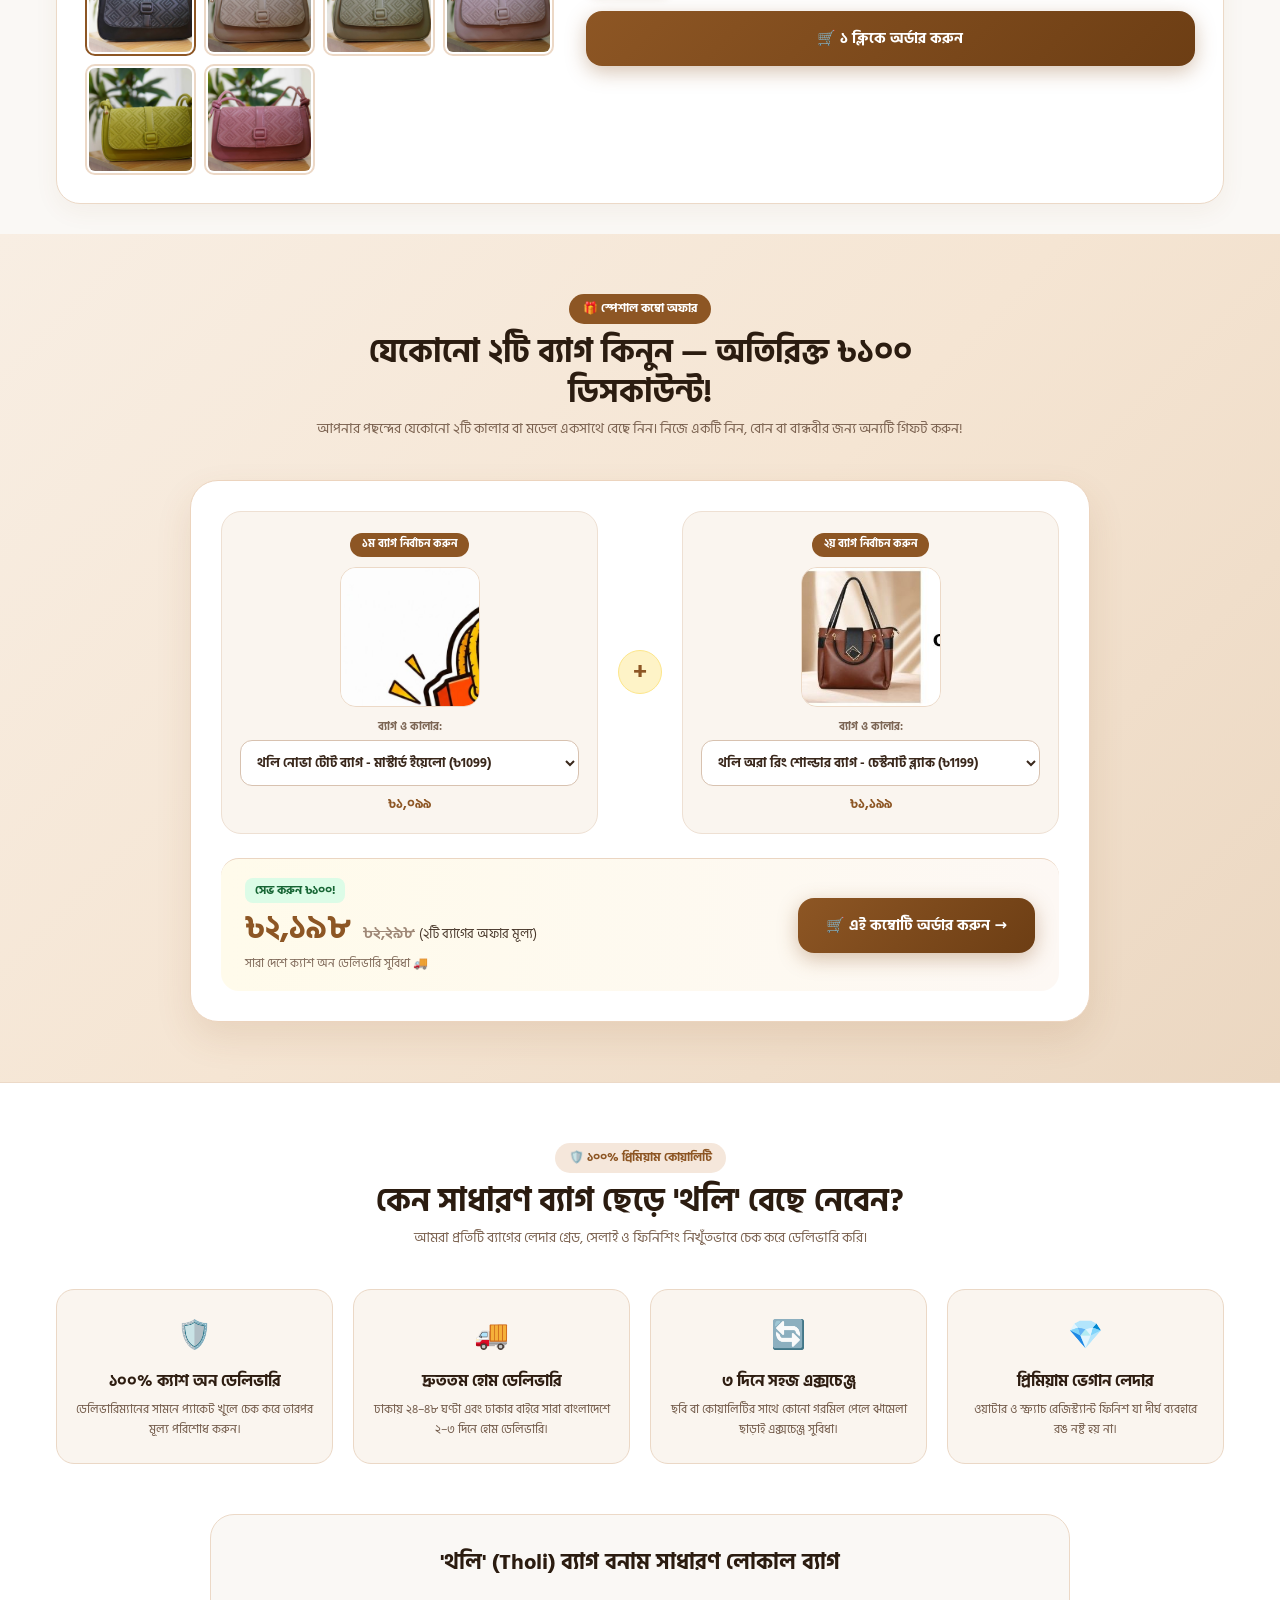
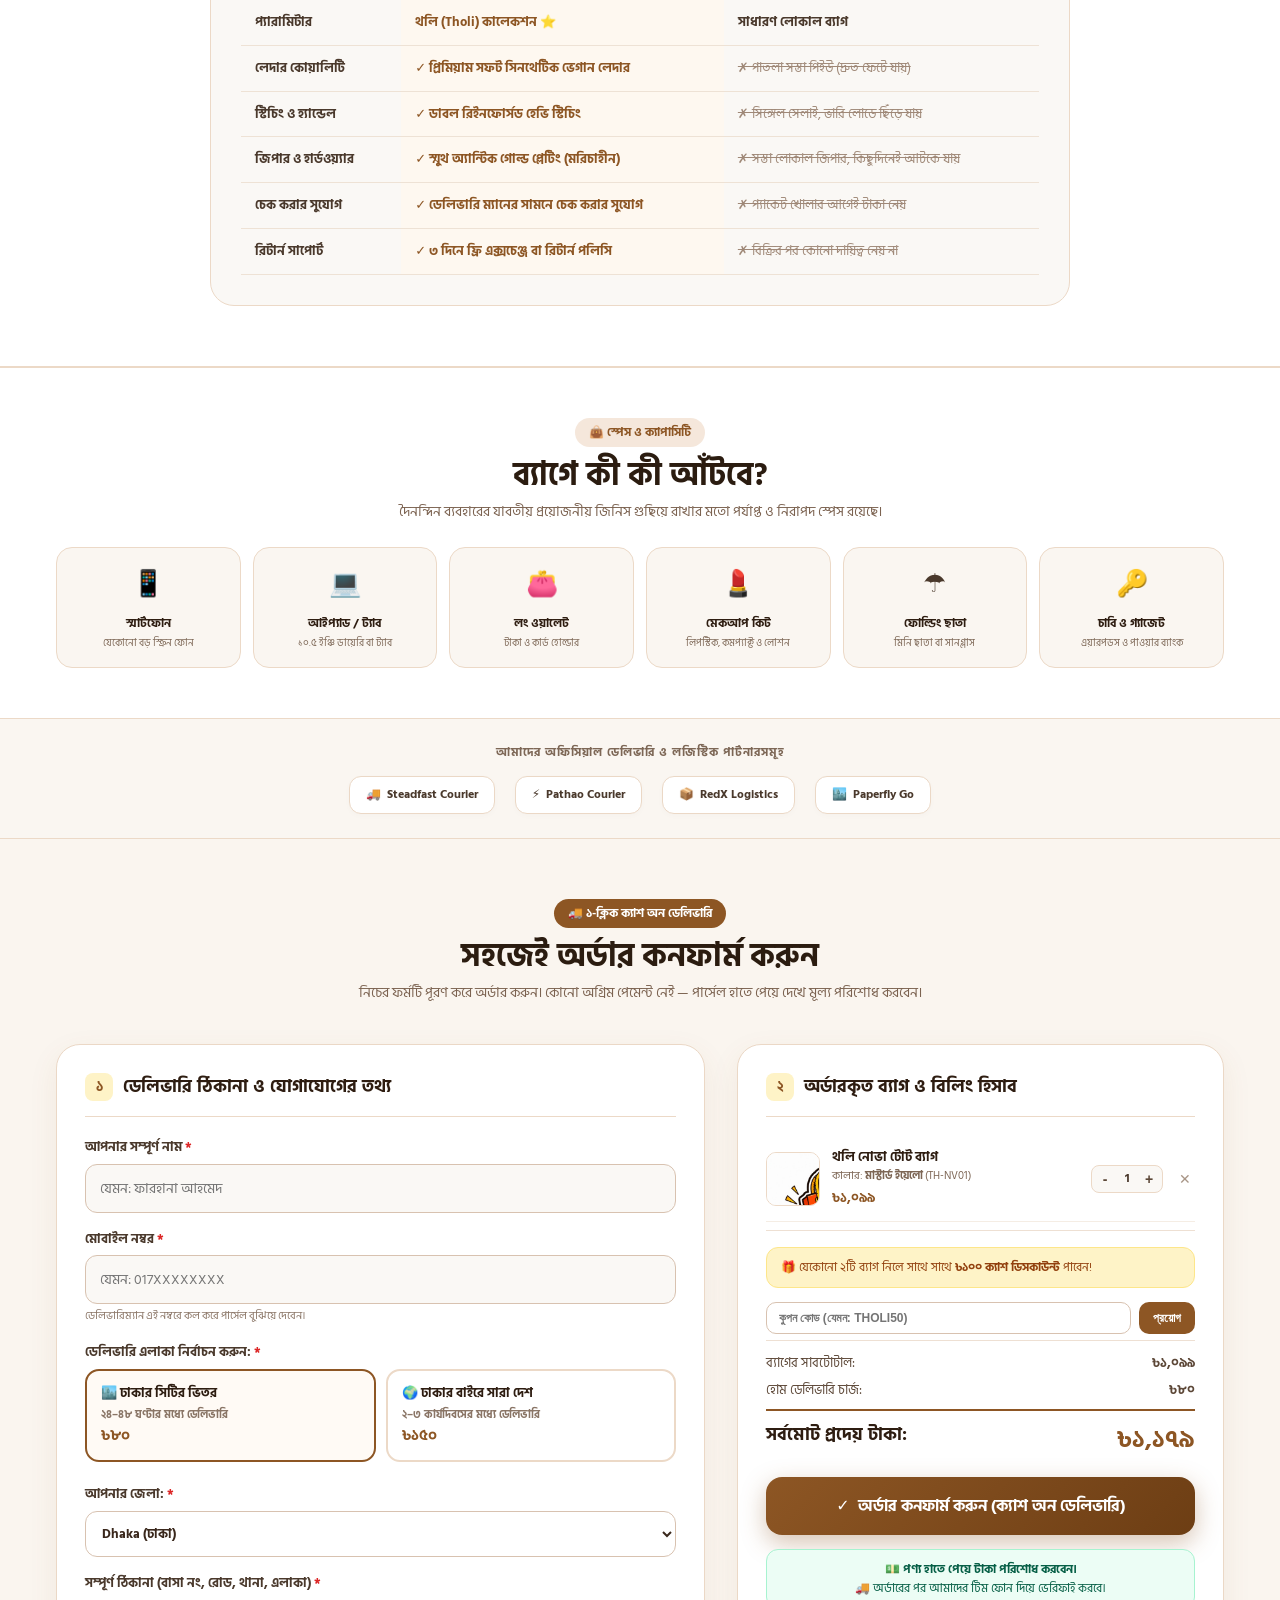
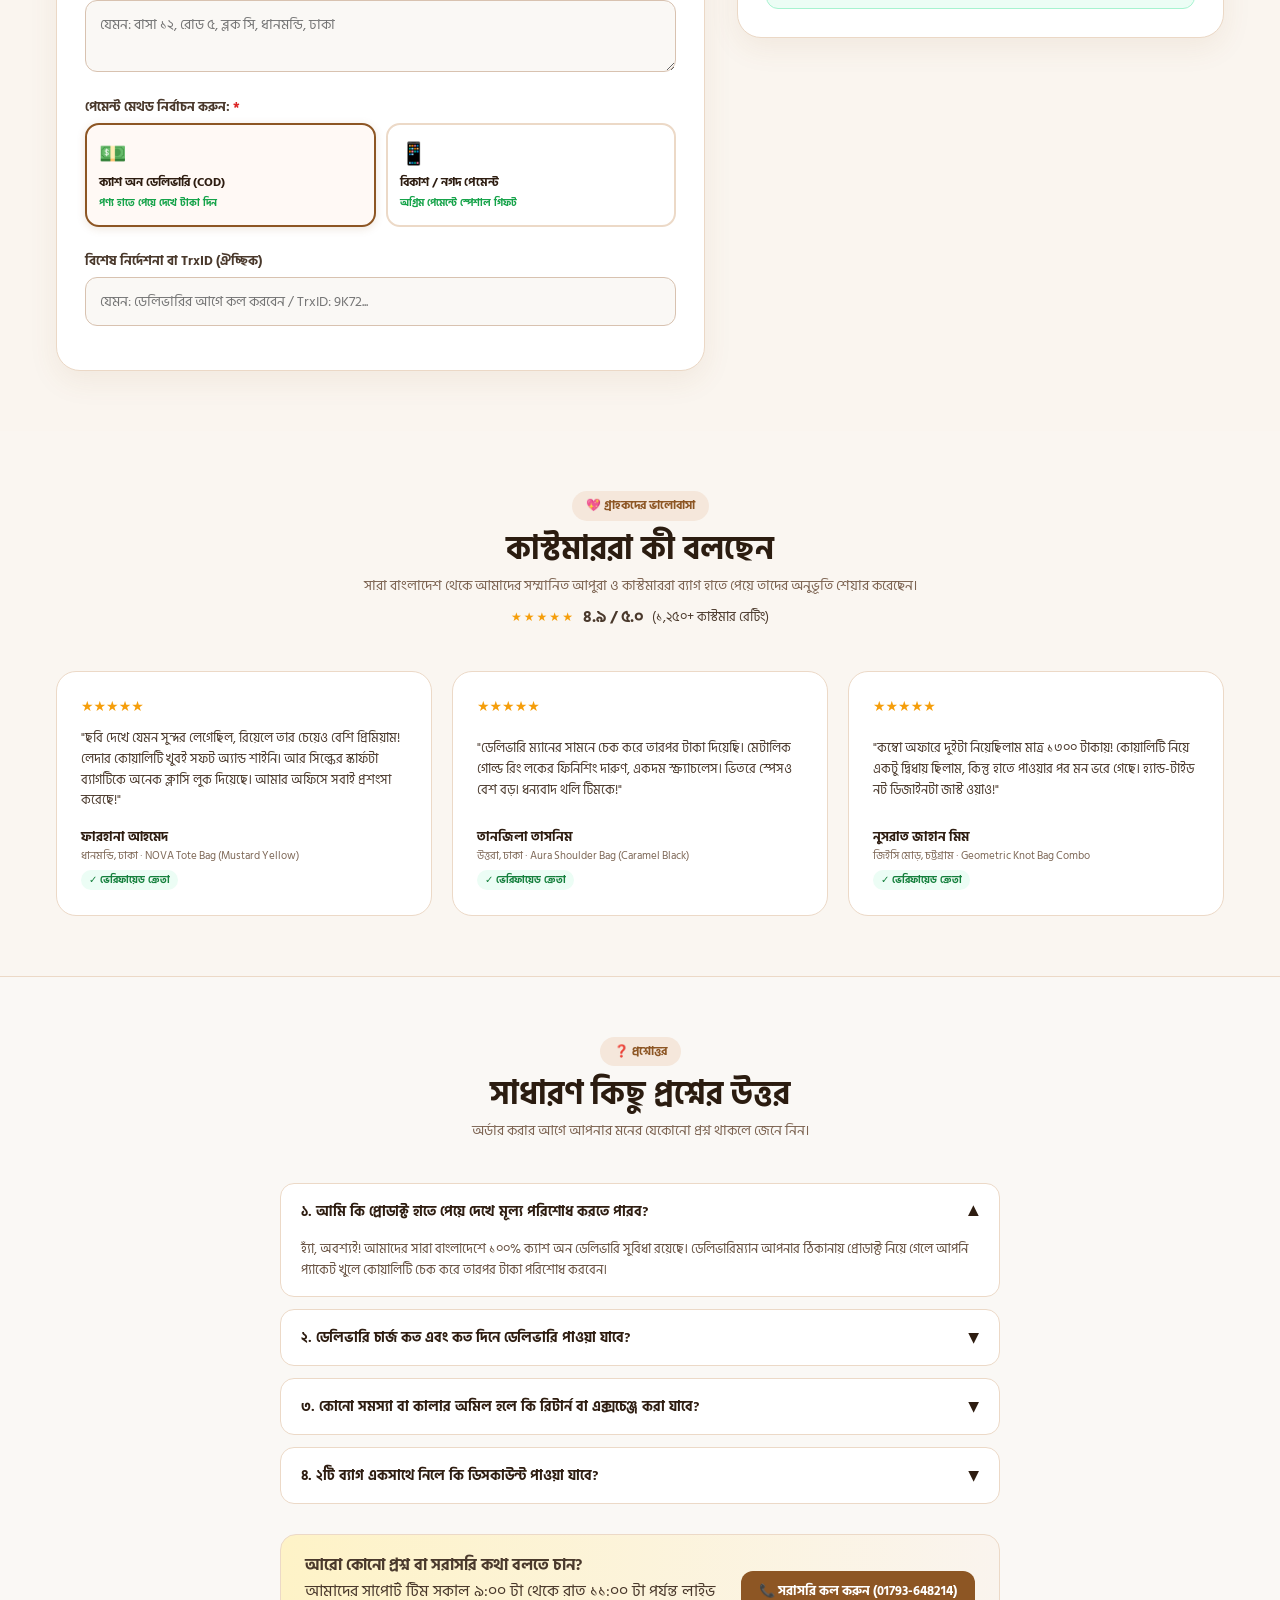
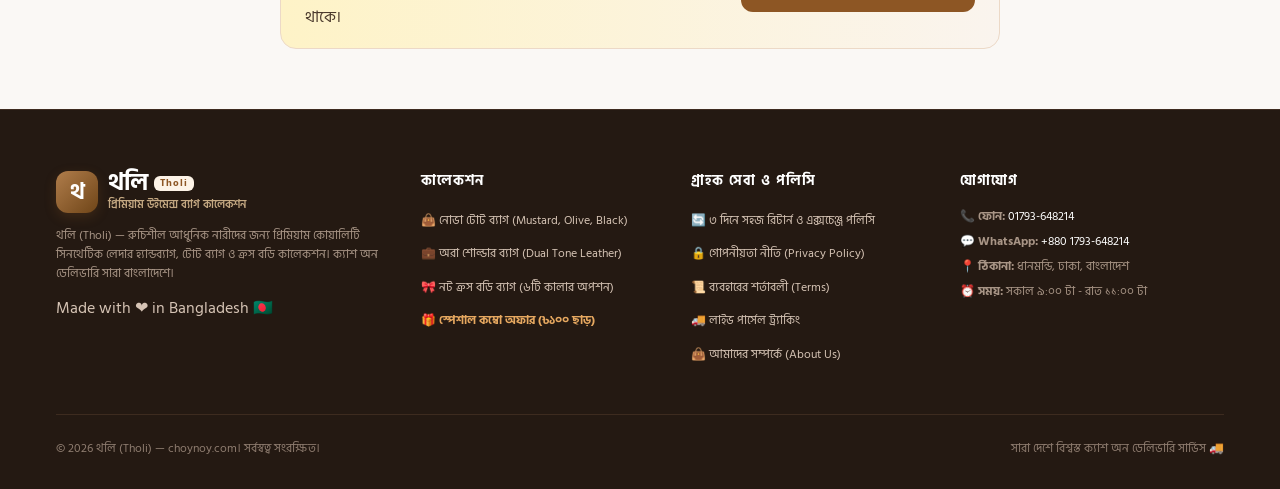
==== commit d68d755c: "feat: complete professional ecommerce page suite (Shop, About, Contact, Return Policy, Privacy Polic" ====
--- a/index.html
+++ b/index.html
@@ -38,11 +38,13 @@
 
         <!-- Desktop Navigation Links -->
         <nav class="tholi-nav">
+            <a href="shop.html">সব কালেকশন</a>
             <a href="#nova-tote">নোভা টোট ব্যাগ</a>
             <a href="#aura-shoulder">অরা শোল্ডার ব্যাগ</a>
             <a href="#knot-crossbody">নট ক্রস বডি</a>
             <a href="#combo-deal" class="tholi-nav-combo">🎁 কম্বো ডিল (৳১০০ ছাড়)</a>
-            <a href="#reviews">কাস্টমার রিভিউ</a>
+            <a href="about.html">আমাদের সম্পর্কে</a>
+            <a href="contact.html">যোগাযোগ</a>
         </nav>
 
         <!-- Right Action Buttons -->
@@ -770,10 +772,11 @@
             <div class="tholi-footer-col">
                 <h4 class="tholi-footer-heading">গ্রাহক সেবা ও পলিসি</h4>
                 <ul class="tholi-footer-links">
-                    <li><a href="#faq">সচরাচর জিজ্ঞাসা (FAQ)</a></li>
-                    <li><a href="#faq">৩ দিনে সহজ রিটার্ন ও এক্সচেঞ্জ পলিসি</a></li>
-                    <li><span style="color: #4ade80;">১০০% ক্যাশ অন ডেলিভারি (পণ্য দেখে পেমেন্ট)</span></li>
-                    <li><span>ঢাকায় ২৪-৪৮ ঘণ্টা, ঢাকার বাইরে ২-৩ দিনে ডেলিভারি</span></li>
+                    <li><a href="return-policy.html">🔄 ৩ দিনে সহজ রিটার্ন ও এক্সচেঞ্জ পলিসি</a></li>
+                    <li><a href="privacy-policy.html">🔒 গোপনীয়তা নীতি (Privacy Policy)</a></li>
+                    <li><a href="terms.html">📜 ব্যবহারের শর্তাবলী (Terms)</a></li>
+                    <li><a href="track.html">🚚 লাইভ পার্সেল ট্র্যাকিং</a></li>
+                    <li><a href="about.html">👜 আমাদের সম্পর্কে (About Us)</a></li>
                 </ul>
             </div>
 
--- a/assets/css/tholi-style.css
+++ b/assets/css/tholi-style.css
@@ -2103,3 +2103,199 @@
         grid-template-columns: 1fr;
     }
 }
+
+/* ========================================================
+   12. INNER PAGES & WOOCOMMERCE STYLES (Audit Upgrade)
+======================================================== */
+.tholi-page-hero {
+    background: linear-gradient(135deg, #2e1d11 0%, #4a301c 100%);
+    color: #fff;
+    padding: 60px 0 50px;
+    text-align: center;
+    position: relative;
+    overflow: hidden;
+}
+.tholi-page-hero::before {
+    content: '';
+    position: absolute;
+    inset: 0;
+    background: radial-gradient(circle at 50% 30%, rgba(212, 155, 40, 0.15), transparent 70%);
+}
+.tholi-page-title {
+    font-size: 34px;
+    font-weight: 800;
+    color: #fff;
+    margin-bottom: 12px;
+}
+.tholi-page-subtitle {
+    font-size: 15px;
+    color: #dfc3aa;
+    max-width: 600px;
+    margin: 0 auto 20px;
+    line-height: 1.6;
+}
+.tholi-breadcrumb {
+    display: inline-flex;
+    align-items: center;
+    gap: 8px;
+    background: rgba(255, 255, 255, 0.08);
+    backdrop-filter: blur(4px);
+    border: 1px solid rgba(255, 255, 255, 0.15);
+    padding: 6px 16px;
+    border-radius: 30px;
+    font-size: 12px;
+    color: #c4a882;
+}
+.tholi-breadcrumb a {
+    color: #fff;
+    text-decoration: none;
+    font-weight: 600;
+}
+.tholi-breadcrumb span {
+    color: rgba(255, 255, 255, 0.4);
+}
+
+.tholi-inner-content {
+    padding: 60px 0 80px;
+    background: #faf8f5;
+}
+.tholi-content-card {
+    background: #fff;
+    border: 1px solid var(--tholi-border);
+    border-radius: 20px;
+    padding: 40px;
+    box-shadow: 0 4px 20px rgba(0, 0, 0, 0.03);
+    line-height: 1.8;
+    color: #4a392c;
+}
+.tholi-content-card h2 {
+    font-size: 22px;
+    font-weight: 800;
+    color: #2e1d11;
+    margin-top: 28px;
+    margin-bottom: 12px;
+    display: flex;
+    align-items: center;
+    gap: 10px;
+}
+.tholi-content-card h2:first-child {
+    margin-top: 0;
+}
+.tholi-content-card p {
+    font-size: 14px;
+    color: #614e3f;
+    margin-bottom: 16px;
+}
+.tholi-content-card ul, .tholi-content-card ol {
+    margin: 0 0 20px 20px;
+    font-size: 14px;
+    color: #614e3f;
+}
+.tholi-content-card li {
+    margin-bottom: 8px;
+}
+
+/* Contact Page Grid */
+.tholi-contact-grid {
+    display: grid;
+    grid-template-columns: 1fr 1.3fr;
+    gap: 30px;
+}
+.tholi-contact-info-card {
+    background: #fff;
+    border: 1px solid var(--tholi-border);
+    border-radius: 20px;
+    padding: 36px;
+}
+.tholi-contact-item {
+    display: flex;
+    align-items: flex-start;
+    gap: 16px;
+    margin-bottom: 24px;
+}
+.tholi-contact-icon {
+    width: 48px;
+    height: 48px;
+    border-radius: 14px;
+    background: #faf4ee;
+    border: 1px solid #ebd8c6;
+    display: flex;
+    align-items: center;
+    justify-content: center;
+    font-size: 22px;
+    flex-shrink: 0;
+}
+.tholi-contact-text strong {
+    display: block;
+    font-size: 14px;
+    color: #2e1d11;
+    margin-bottom: 2px;
+}
+.tholi-contact-text span, .tholi-contact-text a {
+    font-size: 13px;
+    color: #614e3f;
+    text-decoration: none;
+}
+.tholi-contact-text a:hover {
+    color: #8d5624;
+}
+
+/* Shop Filter Bar */
+.tholi-shop-toolbar {
+    display: flex;
+    align-items: center;
+    justify-content: space-between;
+    margin-bottom: 30px;
+    background: #fff;
+    padding: 16px 24px;
+    border-radius: 16px;
+    border: 1px solid var(--tholi-border);
+    flex-wrap: wrap;
+    gap: 16px;
+}
+.tholi-filter-tags {
+    display: flex;
+    gap: 8px;
+    flex-wrap: wrap;
+}
+.tholi-filter-btn {
+    padding: 8px 16px;
+    border-radius: 30px;
+    background: #faf6f1;
+    border: 1px solid #ebd8c6;
+    font-size: 13px;
+    font-weight: 700;
+    color: #614e3f;
+    cursor: pointer;
+    transition: all 0.2s;
+    text-decoration: none;
+}
+.tholi-filter-btn.active, .tholi-filter-btn:hover {
+    background: #8d5624;
+    color: #fff;
+    border-color: #8d5624;
+}
+
+/* Tracking Page Box */
+.tholi-track-full-box {
+    max-width: 650px;
+    margin: 0 auto;
+    background: #fff;
+    border: 1px solid var(--tholi-border);
+    border-radius: 20px;
+    padding: 36px;
+    box-shadow: 0 4px 20px rgba(0, 0, 0, 0.04);
+}
+
+@media (max-width: 800px) {
+    .tholi-contact-grid {
+        grid-template-columns: 1fr;
+    }
+    .tholi-content-card {
+        padding: 24px 18px;
+    }
+    .tholi-page-title {
+        font-size: 26px;
+    }
+}
+
